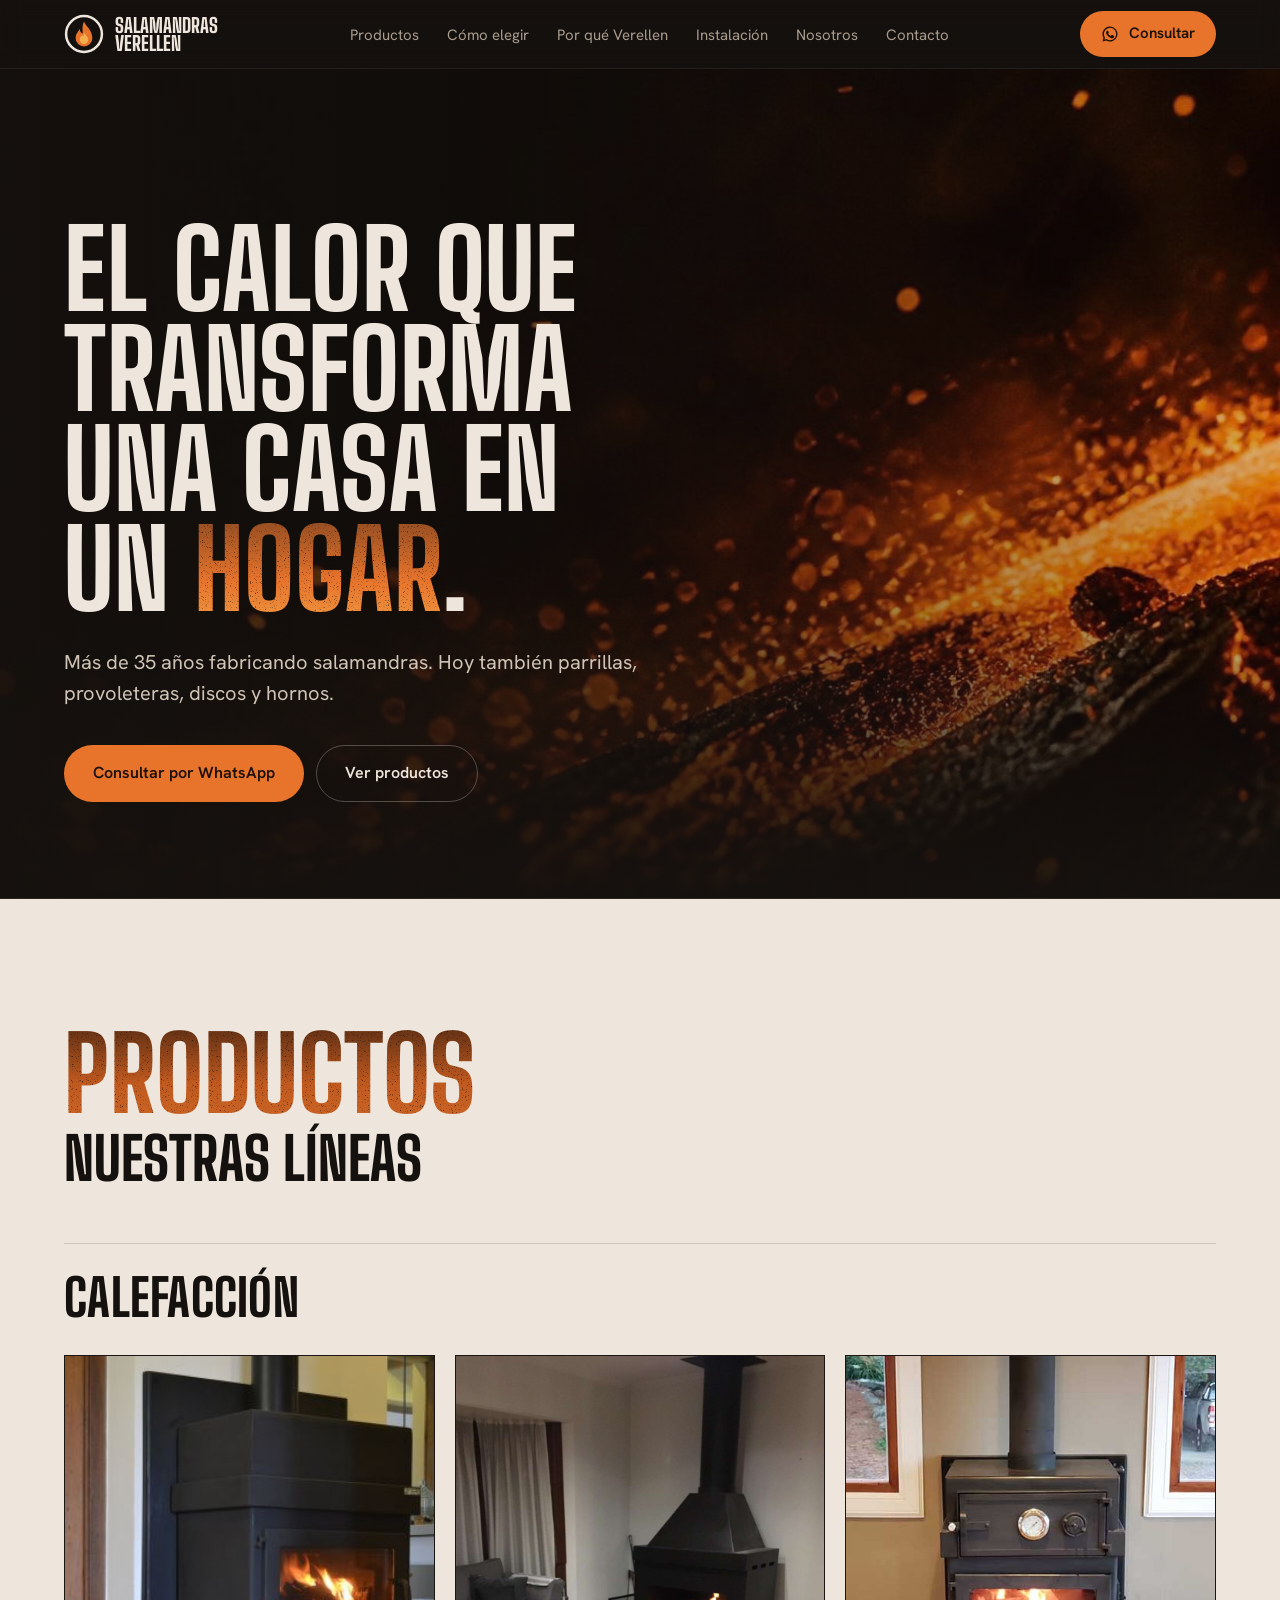
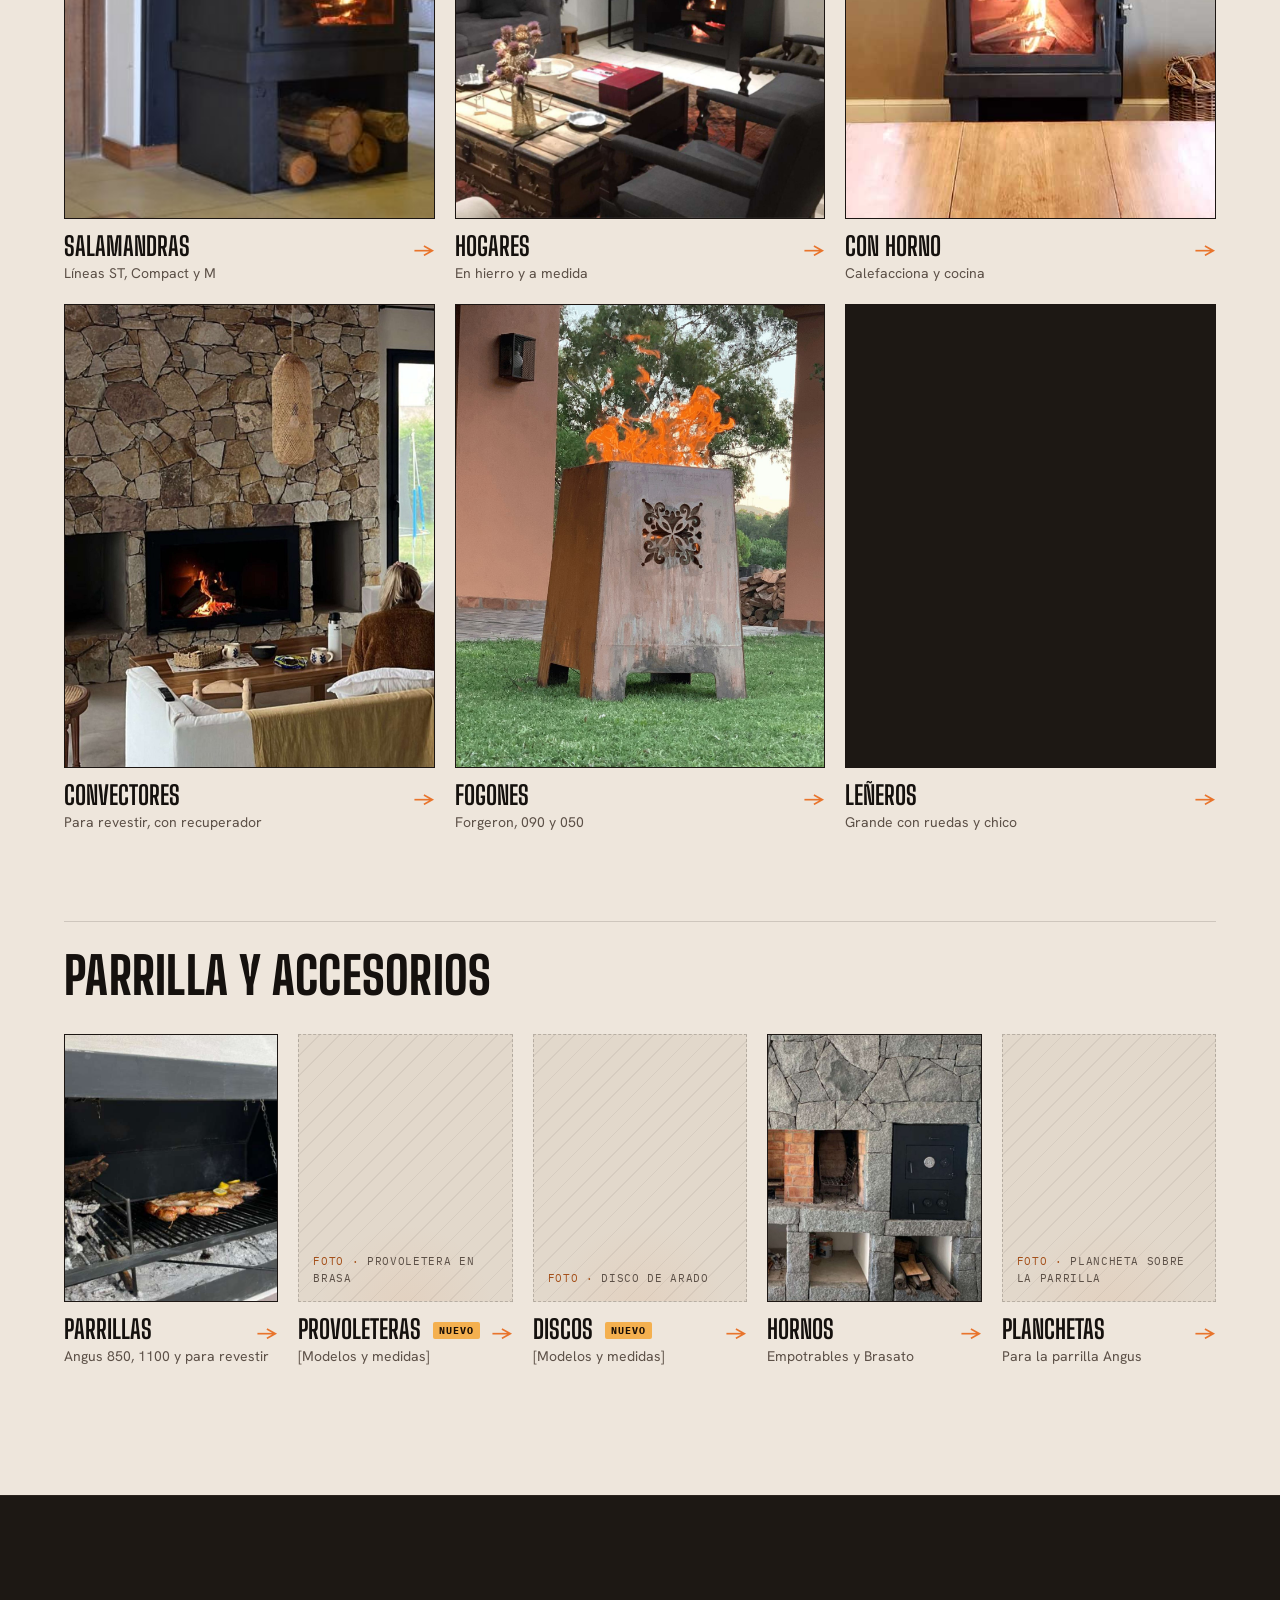
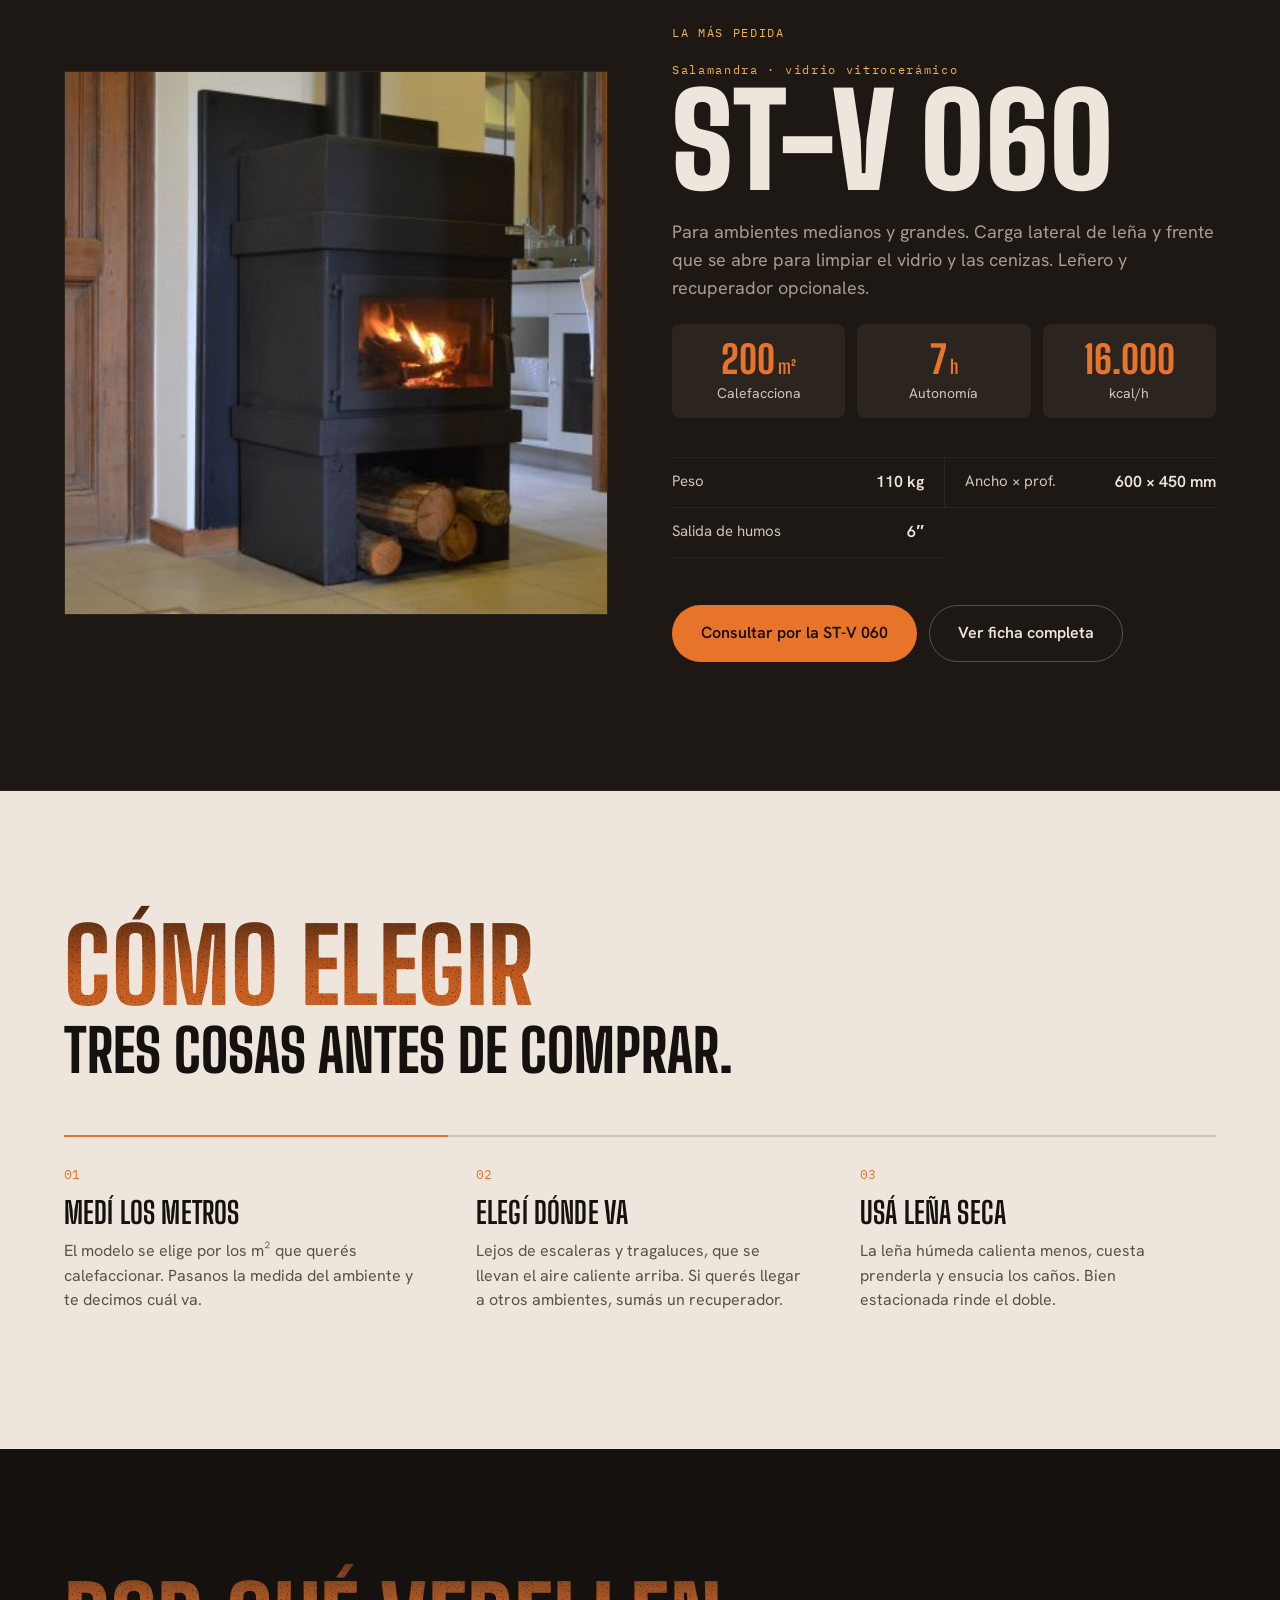
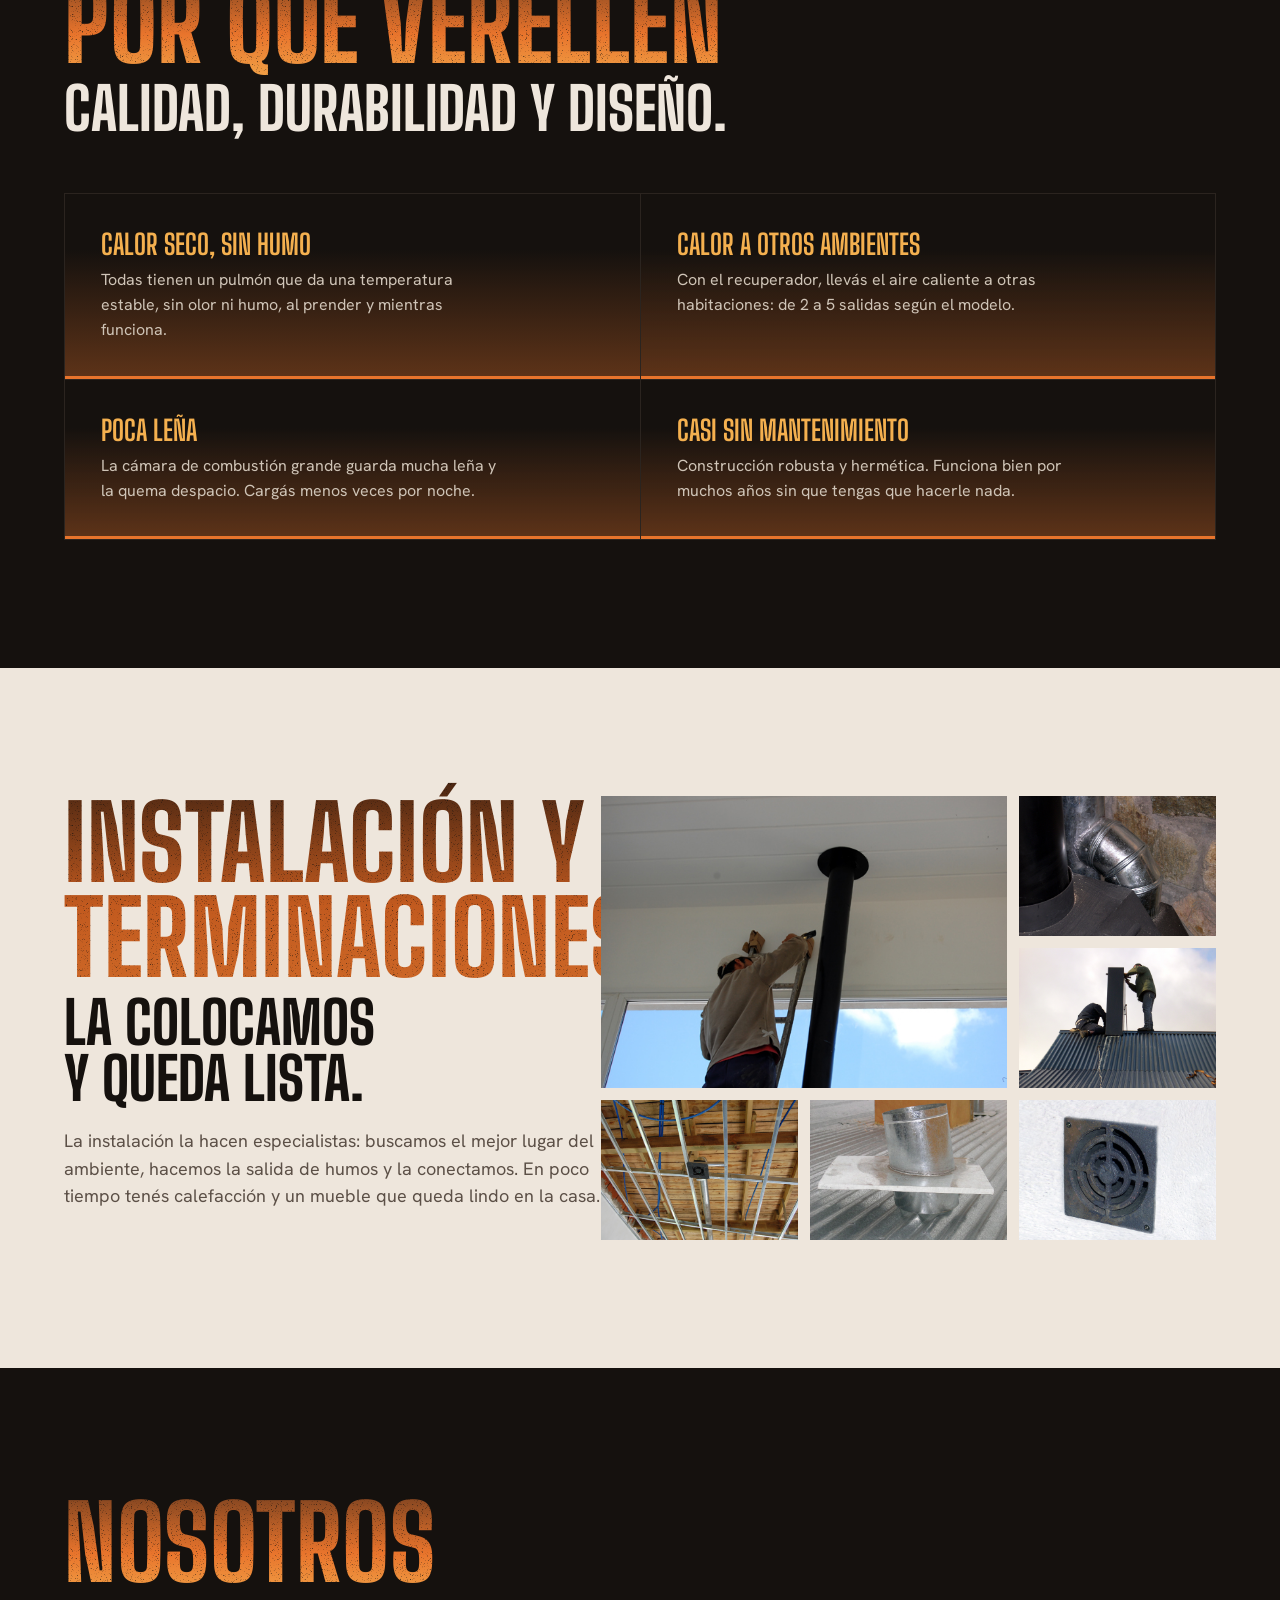
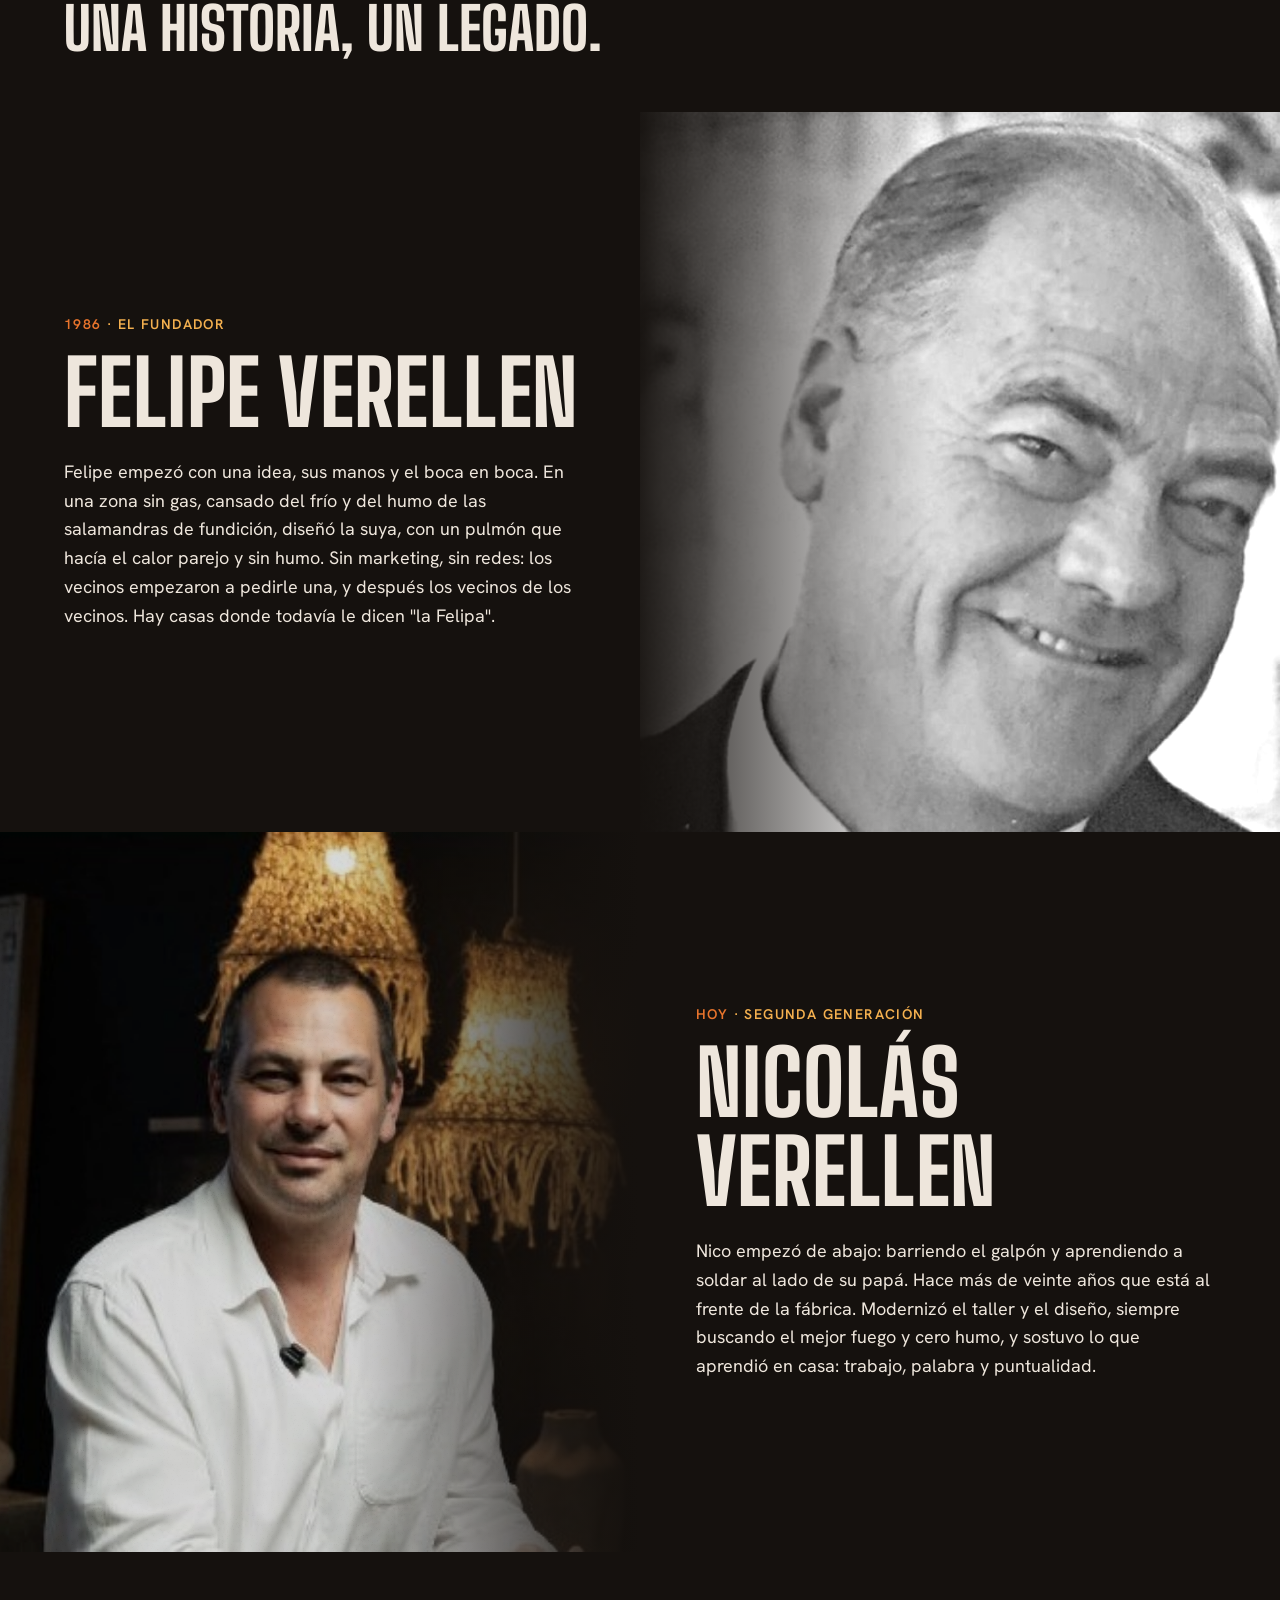
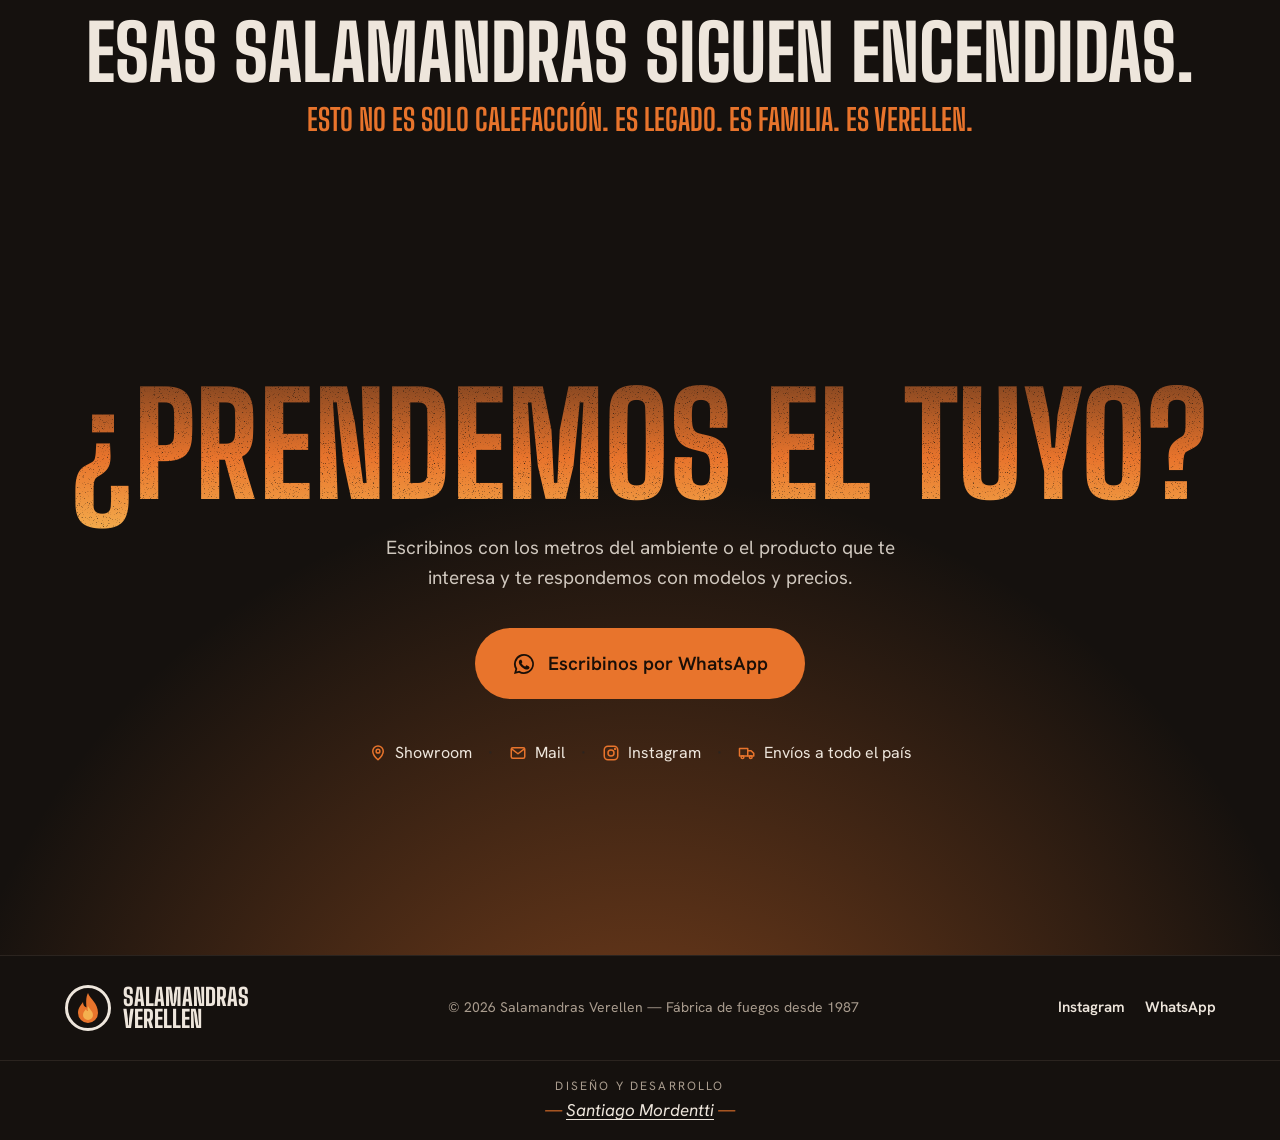
==== index.html @ 0e4b8293 "Nosotros: sin 1953 ni foto de los dos, años en una línea chica y nombres más grandes Co-Authored-By:" ====
<!doctype html>
<html lang="es-AR">
<head>
<meta charset="utf-8">
<meta name="viewport" content="width=device-width, initial-scale=1, viewport-fit=cover">
<link rel="icon" href="/assets/favicon.svg" type="image/svg+xml">
<title>Verellen Fuegos</title>
<meta name="description" content="Salamandras, hogares, parrillas, provoleteras, discos y hornos a leña. Fabricados en Tandil desde 1987.">
<link rel="preconnect" href="https://fonts.googleapis.com">
<link rel="preconnect" href="https://fonts.gstatic.com" crossorigin>
<link rel="stylesheet" href="https://fonts.googleapis.com/css2?family=Big+Shoulders+Display:wght@500;700;800;900&family=Hanken+Grotesk:wght@400;500;600&family=IBM+Plex+Mono:wght@400;500&display=swap">
<link rel="stylesheet" href="assets/styles.css">
<script>document.documentElement.classList.add('js')</script>
</head>
<body>

<header class="nav">
  <div class="wrap">
    <a class="logo" href="/" aria-label="Salamandras Verellen, inicio"><svg class="logo-icono" viewBox="0 0 48 48" aria-hidden="true"><circle cx="24" cy="24" r="21.5" fill="none" stroke="currentColor" stroke-width="3"/><g class="llama"><path d="M24 9c2 6 10 10 10 20a10 10 0 0 1-20 0c0-5 3-8 5-11 0 3 1.5 5 3.5 5.5C22 17 22 13 24 9z" fill="var(--brasa)"/></g><g class="llama-centro"><path d="M24 22c1 3 5 5 5 9a5 5 0 0 1-10 0c0-3 2-4.5 3-6 .3 1.5 1 2 2 2-.5-2-.6-3.5 0-5z" fill="var(--ambar)"/></g></svg><span class="logo-texto"><span>Salamandras</span><span>Verellen</span></span></a>
    <nav aria-label="Principal">
      <ul>
        <li><a href="/#productos">Productos</a></li>
        <li><a href="/#elegir">Cómo elegir</a></li>
        <li><a href="/#por-que">Por qué Verellen</a></li>
        <li><a href="/#instalacion">Instalación</a></li>
        <li><a href="/#nosotros">Nosotros</a></li>
        <li><a href="/#contacto">Contacto</a></li>
      </ul>
    </nav>
    <a class="btn btn-fuego" href="https://wa.me/5492494595007?text=Hola%21%20Quisiera%20m%C3%A1s%20informaci%C3%B3n%20sobre%20sus%20productos." target="_blank" rel="noopener">
      <svg viewBox="0 0 24 24" fill="currentColor" aria-hidden="true"><path d="M12 2a10 10 0 0 0-8.6 15.1L2 22l5-1.3A10 10 0 1 0 12 2Zm0 18.2a8.2 8.2 0 0 1-4.2-1.2l-.3-.2-3 .8.8-2.9-.2-.3A8.2 8.2 0 1 1 12 20.2Zm4.5-6.1c-.2-.1-1.5-.7-1.7-.8-.2-.1-.4-.1-.6.1l-.8 1c-.1.2-.3.2-.5.1a6.7 6.7 0 0 1-3.3-2.9c-.3-.4.2-.4.7-1.3.1-.2 0-.3 0-.4l-.8-1.8c-.2-.5-.4-.4-.6-.4h-.5a1 1 0 0 0-.7.3 3 3 0 0 0-.9 2.2 5.2 5.2 0 0 0 1.1 2.7 11.8 11.8 0 0 0 4.5 4c1.7.7 2.3.8 3.2.6.5-.1 1.5-.6 1.7-1.2.2-.6.2-1.1.2-1.2-.1-.1-.3-.2-.5-.3Z"/></svg>
      <span>Consultar</span>
    </a>
  </div>
</header>

<main id="inicio">
  <section class="hero" style="padding-block:0">
    <video class="hero-video" src="assets/hero-loop.mp4" poster="assets/hero-bg.jpg" autoplay muted loop playsinline aria-hidden="true"></video>
    <script>
    // Poster vertical en celular; sin video si el usuario pidió menos movimiento
    (function(){var v=document.currentScript.previousElementSibling,mq=window.matchMedia;if(!mq)return;
      if(mq('(max-width: 759px)').matches)v.poster='assets/hero-bg-mobile.jpg';
      if(mq('(prefers-reduced-motion: reduce)').matches){v.removeAttribute('autoplay');v.pause();v.removeAttribute('src');v.load();}
    })();
    </script>
    <div class="wrap">
      <h1>El calor que transforma una casa en un <em class="encender">hogar</em>.</h1>
      <p class="lead">Más de 35 años fabricando salamandras. Hoy también parrillas, provoleteras, discos y hornos.</p>
      <div class="ctas">
        <a class="btn btn-fuego" href="https://wa.me/5492494595007?text=Hola%21%20Quisiera%20m%C3%A1s%20informaci%C3%B3n%20sobre%20sus%20productos." target="_blank" rel="noopener">Consultar por WhatsApp</a>
        <a class="btn btn-linea" href="#productos">Ver productos</a>
      </div>
    </div>
  </section>

  <section id="productos" class="seccion-clara">
    <div class="wrap">
      <div class="cabeza rev">
        <div class="titulo">
          <h2 class="encender">Productos</h2>
          <p class="subtitulo">Nuestras líneas</p>
        </div>
      </div>

      <div class="mundos">
        <div class="mundo rev" id="calefaccion">
          <h3>Calefacción</h3>
          <div class="cats seis">
            <a class="cat" href="/productos/salamandras"><div class="media media-alta"><img src="assets/productos/st-v-060/foto-3.jpg" alt="Salamandra ST-V 060 encendida, con leña en la base, en un ambiente con piso de cerámica" style="object-position:38% 50%" loading="lazy" decoding="async"></div><div class="cat-txt"><b>Salamandras <i>→</i></b><span>Líneas ST, Compact y M</span></div></a>
            <a class="cat" href="/productos/hogares"><div class="media media-alta"><img src="assets/productos/hogar-085/foto-7.jpg" alt="Hogar de hierro encendido en un living, frente a los sillones" style="object-position:66% 50%" loading="lazy" decoding="async"></div><div class="cat-txt"><b>Hogares <i>→</i></b><span>En hierro y a medida</span></div></a>
            <a class="cat" href="/productos/con-horno"><div class="media media-alta"><img src="assets/productos/st-v-060-con-horno/foto-1.jpg" alt="Salamandra con horno encendida, frente a una ventana con vista al jardín" style="object-position:50% 40%" loading="lazy" decoding="async"></div><div class="cat-txt"><b>Con horno <i>→</i></b><span>Calefacciona y cocina</span></div></a>
            <a class="cat" href="/productos/convectores/convectores"><div class="media media-alta"><img src="assets/productos/convectores/foto-8.jpg" alt="Convector revestido en piedra, encendido, en un living con ventanales" style="object-position:42% 50%" loading="lazy" decoding="async"></div><div class="cat-txt"><b>Convectores <i>→</i></b><span>Para revestir, con recuperador</span></div></a>
            <a class="cat" href="/productos/fogones"><div class="media media-alta"><img src="assets/productos/fogon-forgeron/foto-1.jpg" alt="Fogón Forgeron de hierro oxidado con fuego, sobre el pasto del jardín" style="object-position:36% 60%" loading="lazy" decoding="async"></div><div class="cat-txt"><b>Fogones <i>→</i></b><span>Forgeron, 090 y 050</span></div></a>
            <a class="cat" href="/productos/leneros"><div class="media media-alta"><img src="assets/productos/lenero-chico/foto-1.jpg" alt="Leñero chico de hierro con troncos, al lado de una estufa encendida" style="object-position:24% 60%" loading="lazy" decoding="async"></div><div class="cat-txt"><b>Leñeros <i>→</i></b><span>Grande con ruedas y chico</span></div></a>
          </div>
        </div>

        <div class="mundo rev" id="parrilla">
          <h3>Parrilla y accesorios</h3>
          <div class="cats">
            <a class="cat" href="/productos/parrillas"><div class="media media-alta"><img src="assets/productos/parrilla-para-revestir/foto-5.jpg" alt="Parrilla para revestir con carne sobre las brasas, empotrada en la pared" style="object-position:45% 60%" loading="lazy" decoding="async"></div><div class="cat-txt"><b>Parrillas <i>→</i></b><span>Angus 850, 1100 y para revestir</span></div></a>
            <a class="cat" href="/productos/provoleteras"><div class="foto"><small>Provoletera en brasa</small></div><div class="cat-txt"><b><span>Provoleteras <span class="nuevo">NUEVO</span></span> <i>→</i></b><span>[Modelos y medidas]</span></div></a>
            <a class="cat" href="/productos/discos"><div class="foto"><small>Disco de arado</small></div><div class="cat-txt"><b><span>Discos <span class="nuevo">NUEVO</span></span> <i>→</i></b><span>[Modelos y medidas]</span></div></a>
            <a class="cat" href="/productos/hornos"><div class="media media-alta"><img src="assets/productos/horno-empotrable-puerta-ciega/foto-5.jpg" alt="Horno empotrable de puerta ciega en una pared de piedra, junto a un hogar de ladrillo" style="object-position:82% 50%" loading="lazy" decoding="async"></div><div class="cat-txt"><b>Hornos <i>→</i></b><span>Empotrables y Brasato</span></div></a>
            <a class="cat" href="/productos/planchetas"><div class="foto"><small>Plancheta sobre la parrilla</small></div><div class="cat-txt"><b>Planchetas <i>→</i></b><span>Para la parrilla Angus</span></div></a>
          </div>
        </div>
      </div>
    </div>
  </section>

  <section class="ficha-sec" aria-labelledby="destacada">
    <div class="wrap ficha">
      <a class="media rev" href="/productos/salamandras/st-v-060" aria-label="Ver la ficha de la ST-V 060"><img src="assets/productos/st-v-060/foto-3.jpg" alt="Salamandra ST-V 060 encendida, con el leñero lleno de troncos en la base" style="object-position:38% 50%" loading="lazy" decoding="async"></a>
      <div class="ficha-info rev">
        <p class="eyebrow" id="destacada">La más pedida</p>
        <p class="modelo"><small>Salamandra · vidrio vitrocerámico</small>ST-V 060</p>
        <p class="lead">Para ambientes medianos y grandes. Carga lateral de leña y frente que se abre para limpiar el vidrio y las cenizas. Leñero y recuperador opcionales.</p>
        <dl class="destacados">
          <div><dt>Calefacciona</dt><dd>200<small>m²</small></dd></div>
          <div><dt>Autonomía</dt><dd>7<small>h</small></dd></div>
          <div><dt>kcal/h</dt><dd>16.000</dd></div>
        </dl>
        <dl class="specs">
          <div><dt>Peso</dt><dd>110 kg</dd></div>
          <div><dt>Ancho × prof.</dt><dd>600 × 450 mm</dd></div>
          <div><dt>Salida de humos</dt><dd>6″</dd></div>
        </dl>
        <div class="ctas">
          <a class="btn btn-fuego" href="https://wa.me/5492494595007?text=Hola%21%20Quisiera%20consultar%20por%20la%20salamandra%20ST-V%20060." target="_blank" rel="noopener">Consultar por la ST-V 060</a>
          <a class="btn btn-linea" href="/productos/salamandras/st-v-060">Ver ficha completa</a>
        </div>
      </div>
    </div>
  </section>

  <section id="elegir" class="seccion-clara">
    <div class="wrap">
      <div class="cabeza rev">
        <div class="titulo">
          <h2 class="encender">Cómo elegir</h2>
          <p class="subtitulo">Tres cosas antes de comprar.</p>
        </div>
      </div>
      <div class="pasos rev">
        <div class="paso"><h3>Medí los metros</h3><p>El modelo se elige por los m² que querés calefaccionar. Pasanos la medida del ambiente y te decimos cuál va.</p></div>
        <div class="paso"><h3>Elegí dónde va</h3><p>Lejos de escaleras y tragaluces, que se llevan el aire caliente arriba. Si querés llegar a otros ambientes, sumás un recuperador.</p></div>
        <div class="paso"><h3>Usá leña seca</h3><p>La leña húmeda calienta menos, cuesta prenderla y ensucia los caños. Bien estacionada rinde el doble.</p></div>
      </div>
    </div>
  </section>

  <section id="por-que">
    <div class="wrap">
      <div class="cabeza rev">
        <div class="titulo">
          <h2 class="encender">Por qué Verellen</h2>
          <p class="subtitulo">Calidad, durabilidad y diseño.</p>
        </div>
      </div>
      <div class="porque rev">
        <div><b>Calor seco, sin humo</b><p>Todas tienen un pulmón que da una temperatura estable, sin olor ni humo, al prender y mientras funciona.</p></div>
        <div><b>Calor a otros ambientes</b><p>Con el recuperador, llevás el aire caliente a otras habitaciones: de 2 a 5 salidas según el modelo.</p></div>
        <div><b>Poca leña</b><p>La cámara de combustión grande guarda mucha leña y la quema despacio. Cargás menos veces por noche.</p></div>
        <div><b>Casi sin mantenimiento</b><p>Construcción robusta y hermética. Funciona bien por muchos años sin que tengas que hacerle nada.</p></div>
      </div>
    </div>
  </section>

  <section id="instalacion" class="seccion-clara">
    <div class="wrap insta">
      <div class="insta-txt rev">
        <div class="titulo">
          <h2 class="encender">Instalación y terminaciones</h2>
          <p class="subtitulo">La colocamos y queda lista.</p>
        </div>
        <p class="lead">La instalación la hacen especialistas: buscamos el mejor lugar del ambiente, hacemos la salida de humos y la conectamos. En poco tiempo tenés calefacción y un mueble que queda lindo en la casa.</p>
      </div>
      <div class="galeria rev">
        <div class="galeria-foto"><img src="assets/terminaciones/terminacion_3.jpg" alt="Instalador sobre una escalera colocando el caño negro de salida de humos hasta el techo de un ambiente" loading="lazy" decoding="async"></div>
        <div class="galeria-foto"><img src="assets/terminaciones/terminacion_2.jpg" alt="Conexión del caño de salida de humos y del recuperador sobre una salamandra, frente a una pared de piedra" loading="lazy" decoding="async"></div>
        <div class="galeria-foto"><img src="assets/terminaciones/terminacion_4.jpg" alt="Dos instaladores colocando la chimenea sobre un techo de chapa" loading="lazy" decoding="async"></div>
        <div class="galeria-foto"><img src="assets/terminaciones/terminacion_1.jpg" alt="Cielorraso en obra con la estructura metálica y la boca del recuperador de calor antes de cerrar" loading="lazy" decoding="async"></div>
        <div class="galeria-foto"><img src="assets/terminaciones/terminacion_5.jpg" alt="Salida de chimenea galvanizada con su placa de base sobre un techo de chapa" loading="lazy" decoding="async"></div>
        <div class="galeria-foto"><img src="assets/terminaciones/terminacion.jpg" alt="Rejilla de salida de aire caliente del recuperador, colocada en una pared blanca" loading="lazy" decoding="async"></div>
      </div>
    </div>
  </section>

  <section id="nosotros">
    <div class="wrap">
      <div class="cabeza rev">
        <div class="titulo">
          <h2 class="encender">Nosotros</h2>
          <p class="subtitulo">Una historia, un legado.</p>
        </div>
      </div>
    </div>

    <article class="panel panel-felipe">
      <div class="panel-foto"><img src="assets/nosotros/felipe.jpg" alt="Felipe Verellen, fundador de Salamandras Verellen" loading="lazy" decoding="async"></div>
      <div class="wrap">
        <div class="panel-txt">
          <p class="panel-etiqueta"><span>1986</span> · El fundador</p>
          <h3 class="panel-nombre">Felipe Verellen</h3>
          <p class="panel-texto">Felipe empezó con una idea, sus manos y el boca en boca. En una zona sin gas, cansado del frío y del humo de las salamandras de fundición, diseñó la suya, con un pulmón que hacía el calor parejo y sin humo. Sin marketing, sin redes: los vecinos empezaron a pedirle una, y después los vecinos de los vecinos. Hay casas donde todavía le dicen "la Felipa".</p>
        </div>
      </div>
    </article>

    <!-- Reemplazar nico.jpg por foto en el taller, mínimo 1600px, y ahí ocupar el panel completo como el de Felipe -->
    <article class="panel panel-nico">
      <div class="panel-foto"><img src="assets/nosotros/nico.jpg" alt="Nicolás Verellen, al frente de la fábrica" loading="lazy" decoding="async"><span class="panel-grano" aria-hidden="true"></span></div>
      <div class="wrap">
        <div class="panel-txt">
          <p class="panel-etiqueta"><span>Hoy</span> · Segunda generación</p>
          <h3 class="panel-nombre">Nicolás Verellen</h3>
          <p class="panel-texto">Nico empezó de abajo: barriendo el galpón y aprendiendo a soldar al lado de su papá. Hace más de veinte años que está al frente de la fábrica. Modernizó el taller y el diseño, siempre buscando el mejor fuego y cero humo, y sostuvo lo que aprendió en casa: trabajo, palabra y puntualidad.</p>
        </div>
      </div>
    </article>

    <div class="wrap">
      <div class="historia-cierre rev">
        <p class="cierre-grande">Esas salamandras siguen encendidas.</p>
        <p class="cierre-chico">Esto no es solo calefacción. Es legado. Es familia. Es Verellen.</p>
      </div>
    </div>
  </section>

  <section id="contacto" class="contacto">
    <div class="chispas" aria-hidden="true"><span style="--x:18%;--d:7s;--r:-1.5s;--dx:14px"></span><span style="--x:31%;--d:9s;--r:-6s;--dx:-10px"></span><span style="--x:44%;--d:6.5s;--r:-3s;--dx:8px"></span><span style="--x:52%;--d:8s;--r:-0.5s;--dx:-16px"></span><span style="--x:61%;--d:7.5s;--r:-5s;--dx:12px"></span><span style="--x:70%;--d:9.5s;--r:-2s;--dx:-8px"></span><span style="--x:83%;--d:6.8s;--r:-4s;--dx:10px"></span><span style="--x:39%;--d:8.6s;--r:-7s;--dx:-12px"></span></div>
    <div class="wrap cierre rev">
      <div class="titulo">
        <h2 class="encender">¿Prendemos el tuyo?</h2>
      </div>
      <p class="cierre-bajada">Escribinos con los metros del ambiente o el producto que te interesa y te respondemos con modelos y precios.</p>
      <a class="btn btn-fuego btn-grande" href="https://wa.me/5492494595007?text=Hola%21%20Quisiera%20m%C3%A1s%20informaci%C3%B3n%20sobre%20sus%20productos." target="_blank" rel="noopener">
        <svg viewBox="0 0 24 24" fill="currentColor" aria-hidden="true"><path d="M12 2a10 10 0 0 0-8.6 15.1L2 22l5-1.3A10 10 0 1 0 12 2Zm0 18.2a8.2 8.2 0 0 1-4.2-1.2l-.3-.2-3 .8.8-2.9-.2-.3A8.2 8.2 0 1 1 12 20.2Zm4.5-6.1c-.2-.1-1.5-.7-1.7-.8-.2-.1-.4-.1-.6.1l-.8 1c-.1.2-.3.2-.5.1a6.7 6.7 0 0 1-3.3-2.9c-.3-.4.2-.4.7-1.3.1-.2 0-.3 0-.4l-.8-1.8c-.2-.5-.4-.4-.6-.4h-.5a1 1 0 0 0-.7.3 3 3 0 0 0-.9 2.2 5.2 5.2 0 0 0 1.1 2.7 11.8 11.8 0 0 0 4.5 4c1.7.7 2.3.8 3.2.6.5-.1 1.5-.6 1.7-1.2.2-.6.2-1.1.2-1.2-.1-.1-.3-.2-.5-.3Z"/></svg>
        Escribinos por WhatsApp
      </a>
      <ul class="canales-fila">
        <li><a href="https://maps.google.com/?q=Salamandras+Verellen+Tandil" target="_blank" rel="noopener"><svg viewBox="0 0 24 24" fill="none" stroke="currentColor" stroke-width="2" stroke-linecap="round" stroke-linejoin="round" aria-hidden="true"><path d="M12 21s-7-6.2-7-11.5a7 7 0 0 1 14 0C19 14.8 12 21 12 21Z"/><circle cx="12" cy="9.5" r="2.5"/></svg>Showroom</a></li>
        <li><a href="mailto:ventas@salamandrasverellen.com.ar" data-copiar="ventas@salamandrasverellen.com.ar" title="ventas@salamandrasverellen.com.ar" aria-label="Mail: ventas@salamandrasverellen.com.ar (se copia al tocarlo)"><svg viewBox="0 0 24 24" fill="none" stroke="currentColor" stroke-width="2" stroke-linecap="round" stroke-linejoin="round" aria-hidden="true"><rect x="3" y="5" width="18" height="14" rx="2"/><path d="m3.5 6.5 8.5 6.5 8.5-6.5"/></svg>Mail</a></li>
        <li><a href="https://www.instagram.com/salamandrasverellen/" target="_blank" rel="noopener"><svg viewBox="0 0 24 24" fill="none" stroke="currentColor" stroke-width="2" stroke-linecap="round" stroke-linejoin="round" aria-hidden="true"><rect x="3" y="3" width="18" height="18" rx="5"/><circle cx="12" cy="12" r="4"/><circle cx="17.5" cy="6.5" r=".6" fill="currentColor"/></svg>Instagram</a></li>
        <li><span><svg viewBox="0 0 24 24" fill="none" stroke="currentColor" stroke-width="2" stroke-linecap="round" stroke-linejoin="round" aria-hidden="true"><path d="M2 6h11v10H2z"/><path d="M13 9h4.5l3.5 3.5V16h-8"/><circle cx="6" cy="17.5" r="1.8"/><circle cx="17" cy="17.5" r="1.8"/></svg>Envíos a todo el país</span></li>
      </ul>
      <!-- Pendiente: confirmar horarios y formas de pago
      <p class="cierre-pendientes"><span>Horarios: <span class="pendiente">[completar]</span></span> · <span>Formas de pago: <span class="pendiente">[completar]</span></span></p>
      -->
    </div>
    <p class="aviso" role="status" aria-live="polite"></p>
  </section>
</main>

<footer>
  <div class="wrap pie-fila">
    <a class="logo" href="/" aria-label="Salamandras Verellen, inicio"><svg class="logo-icono" viewBox="0 0 48 48" aria-hidden="true"><circle cx="24" cy="24" r="21.5" fill="none" stroke="currentColor" stroke-width="3"/><g class="llama"><path d="M24 9c2 6 10 10 10 20a10 10 0 0 1-20 0c0-5 3-8 5-11 0 3 1.5 5 3.5 5.5C22 17 22 13 24 9z" fill="var(--brasa)"/></g><g class="llama-centro"><path d="M24 22c1 3 5 5 5 9a5 5 0 0 1-10 0c0-3 2-4.5 3-6 .3 1.5 1 2 2 2-.5-2-.6-3.5 0-5z" fill="var(--ambar)"/></g></svg><span class="logo-texto"><span>Salamandras</span><span>Verellen</span></span></a>
    <p class="pie-copy">© 2026 Salamandras Verellen — Fábrica de fuegos desde 1987</p>
    <div class="pie-links">
      <a href="https://www.instagram.com/salamandrasverellen/" target="_blank" rel="noopener">Instagram</a>
      <a href="https://wa.me/5492494595007?text=Hola%21%20Quisiera%20m%C3%A1s%20informaci%C3%B3n%20sobre%20sus%20productos." target="_blank" rel="noopener">WhatsApp</a>
    </div>
  </div>
  <div class="pie-credito">
    <div class="wrap">
      <p class="pie-credito-label">Diseño y desarrollo</p>
      <p class="pie-credito-nombre"><a href="https://portfolio-weld-nine-48.vercel.app/" target="_blank" rel="noopener noreferrer" aria-label="Ver el portfolio de Santiago Mordentti (abre en una pestaña nueva)"><span class="raya" aria-hidden="true">—</span> <span class="nombre">Santiago Mordentti</span> <span class="raya" aria-hidden="true">—</span></a></p>
    </div>
  </div>
</footer>

<a class="wa-flot" href="https://wa.me/5492494595007?text=Hola%21%20Quisiera%20m%C3%A1s%20informaci%C3%B3n%20sobre%20sus%20productos." target="_blank" rel="noopener" aria-label="Escribir por WhatsApp">
  <svg viewBox="0 0 24 24" fill="currentColor" aria-hidden="true"><path d="M12 2a10 10 0 0 0-8.6 15.1L2 22l5-1.3A10 10 0 1 0 12 2Zm0 18.2a8.2 8.2 0 0 1-4.2-1.2l-.3-.2-3 .8.8-2.9-.2-.3A8.2 8.2 0 1 1 12 20.2Zm4.5-6.1c-.2-.1-1.5-.7-1.7-.8-.2-.1-.4-.1-.6.1l-.8 1c-.1.2-.3.2-.5.1a6.7 6.7 0 0 1-3.3-2.9c-.3-.4.2-.4.7-1.3.1-.2 0-.3 0-.4l-.8-1.8c-.2-.5-.4-.4-.6-.4h-.5a1 1 0 0 0-.7.3 3 3 0 0 0-.9 2.2 5.2 5.2 0 0 0 1.1 2.7 11.8 11.8 0 0 0 4.5 4c1.7.7 2.3.8 3.2.6.5-.1 1.5-.6 1.7-1.2.2-.6.2-1.1.2-1.2-.1-.1-.3-.2-.5-.3Z"/></svg>
</a>

<script>
(function(){
  var hayIO='IntersectionObserver' in window;

  // Entrada suave de secciones
  var els=document.querySelectorAll('.rev');
  if(hayIO){
    var io=new IntersectionObserver(function(es){es.forEach(function(e){if(e.isIntersecting){e.target.classList.add('vis');io.unobserve(e.target);}})},{rootMargin:'0px 0px -8% 0px'});
    els.forEach(function(el){io.observe(el)});
    // Lo que ya está en pantalla se muestra enseguida
    setTimeout(function(){els.forEach(function(el){if(el.getBoundingClientRect().top<innerHeight)el.classList.add('vis')})},50);
  } else { els.forEach(function(el){el.classList.add('vis')}); }

  // Títulos Brasa: se encienden una sola vez al entrar en pantalla
  var titulos=document.querySelectorAll('.encender');
  if(hayIO){
    var ioT=new IntersectionObserver(function(es){es.forEach(function(e){if(e.isIntersecting){e.target.classList.add('encendido');ioT.unobserve(e.target);}})},{threshold:.4});
    titulos.forEach(function(t){ioT.observe(t)});
  } else { titulos.forEach(function(t){t.classList.add('encendido')}); }

  // Nav: marca la sección que ocupa el centro de la pantalla (en el hero no hay ninguna)
  var links={};
  document.querySelectorAll('.nav ul a[href^="/#"]').forEach(function(a){ links[a.getAttribute('href').slice(2)]=a; });
  var enCentro=null;
  function marcar(id){
    Object.keys(links).forEach(function(k){
      if(k===id) links[k].setAttribute('aria-current','true'); else links[k].removeAttribute('aria-current');
    });
  }
  if(hayIO){
    var ioNav=new IntersectionObserver(function(es){
      es.forEach(function(e){
        if(e.isIntersecting) enCentro=e.target.id;
        else if(enCentro===e.target.id) enCentro=null;
      });
      marcar(enCentro);
    },{rootMargin:'-50% 0px -50% 0px'});
    Object.keys(links).forEach(function(id){ var s=document.getElementById(id); if(s) ioNav.observe(s); });
  }

  // Nosotros: la foto de cada panel hace un zoom suave al entrar en pantalla, una sola vez
  var paneles=document.querySelectorAll('.panel');
  if(hayIO){
    var ioP=new IntersectionObserver(function(es){es.forEach(function(e){if(e.isIntersecting){e.target.classList.add('visto');ioP.unobserve(e.target);}})},{threshold:.25});
    paneles.forEach(function(p){ioP.observe(p)});
  } else { paneles.forEach(function(p){p.classList.add('visto')}); }

  // Mail de Contacto: lo copia y avisa; sin permiso de portapapeles sigue el link mailto
  var aviso=document.querySelector('.aviso'), espera;
  document.querySelectorAll('[data-copiar]').forEach(function(a){
    a.addEventListener('click',function(e){
      if(!navigator.clipboard||!window.isSecureContext) return;
      e.preventDefault();
      var mail=a.getAttribute('data-copiar');
      navigator.clipboard.writeText(mail).then(function(){
        aviso.textContent='Mail copiado';
        aviso.classList.add('visible');
        clearTimeout(espera); espera=setTimeout(function(){aviso.classList.remove('visible')},2000);
      },function(){ location.href='mailto:'+mail; });
    });
  });
})();
</script>
</body>
</html>
---- assets/styles.css ----
/* Estilos comunes de Verellen: home (index.html), categoria.html y producto.html.
   Layout: una sola columna editorial; el hero es fuego vivo, el resto se apaga hacia la brasa. Dos mundos: calefaccionar / cocinar. */
:root{
  --carbon:#15110E;      /* fondo base */
  --hollin:#1D1814;      /* superficies */
  --hierro:#2B241F;      /* bordes y placeholders */
  --ceniza:#EEE6DC;      /* texto */
  --humo:#A99C8E;        /* texto secundario */
  --brasa:#E8742C;       /* acción */
  --ambar:#F4B04F;       /* brillo */
  --brasa-1:#6B3A1E;     /* títulos Brasa: carbonizado (arriba) */
  --brasa-2:var(--brasa);/* títulos Brasa: brasa (55%) */
  --brasa-3:var(--ambar);/* títulos Brasa: ámbar (abajo) */
  --brasa-apagada:#7A4322; /* títulos Brasa antes de encenderse */
  --display:"Big Shoulders Display", "Arial Narrow", Impact, sans-serif;
  --body:"Hanken Grotesk", "Helvetica Neue", Arial, sans-serif;
  --mono:"IBM Plex Mono", ui-monospace, Menlo, monospace;
  --gutter:clamp(16px,5vw,64px);
  --max:1440px;
  color-scheme:dark;
}
*{box-sizing:border-box}
html{scroll-behavior:smooth}
@media (prefers-reduced-motion:reduce){html{scroll-behavior:auto}}
body{margin:0;background:var(--carbon);color:var(--ceniza);font-family:var(--body);font-size:17px;line-height:1.55;-webkit-font-smoothing:antialiased;overflow-x:hidden}
a{color:inherit}
img{max-width:100%}
.wrap{max-width:var(--max);margin-inline:auto;padding-inline:var(--gutter)}
.eyebrow{font-family:var(--mono);font-size:12px;letter-spacing:.14em;text-transform:uppercase;color:var(--ambar)}
h1,h2,h3{font-family:var(--display);font-weight:800;line-height:.92;letter-spacing:.005em;text-transform:uppercase;margin:0;text-wrap:balance}
h2{font-size:clamp(44px,7vw,88px)}
h3{font-size:30px;font-weight:700;line-height:1}
p{margin:0}
.lead{color:var(--humo);max-width:56ch;font-size:18px}
[hidden]{display:none!important}
:focus-visible{outline:2px solid var(--ambar);outline-offset:3px;border-radius:2px}

/* Botones */
.btn{display:inline-flex;align-items:center;gap:10px;font-family:var(--body);font-weight:600;font-size:16px;text-decoration:none;padding:15px 28px;min-height:48px;border-radius:999px;border:1px solid transparent;transition:background .2s ease-out,color .2s ease-out,border-color .2s ease-out,transform .2s ease-out}
.btn-fuego{background:var(--brasa);color:#1A0F07}
.btn-fuego:hover{background:var(--ambar)}
.btn-linea{border-color:rgba(238,230,220,.28);color:var(--ceniza)}
.btn-linea:hover{border-color:var(--ceniza)}
.btn svg{width:18px;height:18px;flex:none}
.btn-corto{display:none}
@media (max-width:480px){.btn-largo{display:none}.btn-corto{display:inline}}

/* Nav */
.nav{position:sticky;top:env(safe-area-inset-top,0px);z-index:20;background:rgba(21,17,14,.82);backdrop-filter:blur(10px);-webkit-backdrop-filter:blur(10px);border-bottom:1px solid rgba(238,230,220,.07)}
.nav .wrap{display:flex;align-items:center;justify-content:space-between;gap:24px;min-height:68px}
/* Logo: símbolo (círculo con llama) + "Salamandras / Verellen". El círculo toma el color del texto (currentColor) */
.logo{display:flex;align-items:center;gap:11px;text-decoration:none;color:var(--ceniza);flex:none;white-space:nowrap}
.logo-icono{display:block;width:40px;height:40px;flex:none}
.logo-texto{display:flex;flex-direction:column;text-align:left;font-family:var(--display);font-weight:800;font-size:20px;line-height:.9;text-transform:uppercase}
footer .logo-icono{width:48px;height:48px}
footer .logo-texto{font-size:24px}
@media (max-width:419px){.nav .logo-icono{width:34px;height:34px}.nav .logo-texto{font-size:17px}}
/* La llama crece desde su base (fill-box: el origen se mide sobre la llama, no sobre todo el SVG) */
@keyframes llama{0%,100%{transform:scaleY(1) scaleX(1) skewX(0)}25%{transform:scaleY(1.07) scaleX(.96) skewX(-2deg)}50%{transform:scaleY(.95) scaleX(1.03) skewX(1.5deg)}75%{transform:scaleY(1.04) scaleX(.98) skewX(-1deg)}}
@keyframes llama-centro{0%,100%{opacity:1;transform:scaleY(1)}50%{opacity:.75;transform:scaleY(.9)}}
.logo-icono .llama,.logo-icono .llama-centro{transform-box:fill-box;transform-origin:50% 92%}
.logo-icono .llama{animation:llama 1.6s ease-in-out infinite}
.logo-icono .llama-centro{animation:llama-centro 1.1s ease-in-out infinite}
@media (prefers-reduced-motion:reduce){.logo-icono .llama,.logo-icono .llama-centro{animation:none}}
.nav ul{display:flex;gap:28px;list-style:none;margin:0;padding:0}
.nav ul a{position:relative;text-decoration:none;font-size:15px;color:var(--humo);transition:color .2s;white-space:nowrap}
/* Subrayado naranja que crece de izquierda a derecha: al pasar el mouse, con foco de teclado y en la sección actual */
.nav ul a::after{content:"";position:absolute;left:0;top:calc(100% + 6px);width:0;height:2px;background:var(--brasa);transition:width .25s ease-out}
.nav ul a:hover,.nav ul a:focus-visible,.nav ul a[aria-current]{color:var(--ceniza)}
.nav ul a:hover::after,.nav ul a:focus-visible::after,.nav ul a[aria-current]::after{width:100%}
.nav .btn{padding:10px 20px;min-height:42px;font-size:15px}
@media (max-width:1100px){.nav ul{gap:18px}}
@media (max-width:900px){.nav ul{display:none}}
@media (max-width:420px){.nav .btn span{display:none}}

/* Hero */
.hero{position:relative;overflow:hidden;isolation:isolate;border-bottom:1px solid var(--hierro);background:var(--carbon) url(hero-bg.jpg) 70% 80%/cover no-repeat}
@media (max-width:759px){.hero{background-image:url(hero-bg-mobile.jpg)}}
.hero-video{position:absolute;inset:0;width:100%;height:100%;object-fit:cover;object-position:70% 80%;z-index:-1}
@media (prefers-reduced-motion:reduce){.hero-video{display:none}}
.hero::after{content:"";position:absolute;inset:0;z-index:-1;background:linear-gradient(90deg,rgba(21,17,14,.92) 0%,rgba(21,17,14,.55) 50%,rgba(21,17,14,.15) 100%),linear-gradient(0deg,var(--carbon) 0%,transparent 35%)}
.hero .wrap{padding-block:clamp(72px,12vw,150px) clamp(56px,8vw,96px);display:grid;gap:28px}
.hero h1{font-size:clamp(50px,8.5vw,124px);max-width:12ch}
.hero h1 em{font-style:normal;color:var(--brasa)}
.hero .lead{color:#CFC4B7;font-size:clamp(17px,1.6vw,20px)}
.ctas{display:flex;flex-wrap:wrap;gap:12px;margin-top:8px}

/* Secciones */
section{padding-block:clamp(72px,10vw,128px)}
.titulo{display:grid;gap:10px}
.titulo h2{font-size:clamp(56px,8vw,104px);color:var(--brasa)}
.subtitulo{font-family:var(--display);font-weight:800;font-size:clamp(32px,4.6vw,60px);line-height:.95;text-transform:uppercase;color:var(--ceniza);text-wrap:balance}
#por-que,.mundo[id]{scroll-margin-top:clamp(72px,8vw,110px)}

/* Títulos Brasa: degradado de carbonizado a ámbar recortado al texto, con motitas chamuscadas encima.
   Sin soporte de background-clip:text quedan en naranja sólido (el color de arriba). */
@supports ((-webkit-background-clip:text) or (background-clip:text)){
  .titulo h2,.titulo h1,.hero h1 em{color:transparent;-webkit-text-fill-color:transparent;
    background-image:url(textura-quemado.svg),linear-gradient(180deg,var(--brasa-1) 0%,var(--brasa-2) 55%,var(--brasa-3) 100%);
    background-size:300px 300px,100% 100%;background-repeat:repeat,no-repeat;-webkit-background-clip:text;background-clip:text;
    /* El fondo solo pinta dentro de la caja: con line-height .92 las tildes (Ó, É) y el pie del "¿" quedan afuera y desaparecen.
       El padding agranda la caja y el margen negativo lo compensa, así no se mueve nada */
    padding-block:.14em .2em;margin-block:-.14em -.2em}
  /* Encendido (solo en la home, .encender): el degradado mide 300% de alto; arriba está apagado y abajo encendido.
     Sin JS o con menos movimiento no aplica y el título se ve encendido desde el principio. */
  @media (prefers-reduced-motion:no-preference){
    .js .encender{background-image:url(textura-quemado.svg),linear-gradient(180deg,var(--brasa-apagada) 0%,var(--brasa-apagada) 33.333%,var(--brasa-1) 66.667%,var(--brasa-2) 85%,var(--brasa-3) 100%);
      background-size:300px 300px,100% 300%;background-position:0 0,0 0;transition:background-position 1.2s ease-out}
    .js .encender.encendido{background-position:0 0,0 100%;animation:resplandor 1.6s ease-out}
  }
}
/* drop-shadow en vez de text-shadow: con el texto recortado, text-shadow se pinta encima del degradado */
@keyframes resplandor{0%,100%{filter:drop-shadow(0 0 0 rgba(232,116,44,0))}35%{filter:drop-shadow(0 0 18px rgba(232,116,44,.4))}}

/* Sección clara (reusable): fondo crema y textos oscuros. El degradado Brasa se oscurece para mantener contraste */
.seccion-clara{--texto:var(--carbon);--texto-2:#5C5047;--linea:rgba(21,17,14,.15);--pendiente:#A4501A;--brasa-1:#4A2612;--brasa-2:#C25A1F;--brasa-3:#CF6A28;background:var(--ceniza);color:var(--texto)}
.seccion-clara .subtitulo,.seccion-clara h3{color:var(--texto)}
.seccion-clara .lead{color:var(--texto-2)}
.seccion-clara :focus-visible{outline-color:var(--carbon)}
.seccion-clara .cat-txt>span{color:var(--texto-2)}
.seccion-clara .pendiente{color:var(--pendiente)}
/* Placeholders de foto en versión clara: un paso más oscuros que la sección, rayas en carbón y resplandor tenue */
.seccion-clara .foto{background-color:#E2D8CB;background-image:repeating-linear-gradient(135deg,rgba(21,17,14,.06) 0 1px,transparent 1px 14px);border-color:rgba(21,17,14,.2)}
.seccion-clara .foto::before{background:radial-gradient(circle,rgba(232,116,44,.14),transparent 65%)}
.seccion-clara .foto small{color:var(--texto-2)}
.seccion-clara .foto small::before{color:var(--pendiente)}
.seccion-clara .cat:hover .foto{border-color:rgba(232,116,44,.6)}
.seccion-clara .btn-linea{border-color:var(--carbon);color:var(--carbon)}
.seccion-clara .btn-linea:hover{background:var(--carbon);color:var(--ceniza)}
.cabeza{display:grid;gap:18px;margin-bottom:clamp(36px,5vw,56px)}

/* Placeholders de foto */
.foto{position:relative;background:var(--hollin);background-image:repeating-linear-gradient(135deg,rgba(238,230,220,.035) 0 1px,transparent 1px 14px);border:1px dashed rgba(238,230,220,.14);display:flex;align-items:flex-end;padding:14px;max-width:100%;overflow:hidden}
.foto::before{content:"";position:absolute;left:50%;bottom:-40%;width:90%;aspect-ratio:1;transform:translateX(-50%);background:radial-gradient(circle,rgba(232,116,44,.22),transparent 65%);pointer-events:none}
.foto small{position:relative;font-family:var(--mono);font-size:11px;letter-spacing:.06em;color:var(--humo);text-transform:uppercase}
.foto small::before{content:"FOTO · ";color:var(--brasa)}

/* Dos mundos */
.mundos{display:grid;gap:clamp(48px,7vw,88px)}
.mundo{display:grid;gap:clamp(20px,2.5vw,32px);border-top:1px solid var(--linea,var(--hierro));padding-top:28px}
.mundo h3{font-size:clamp(36px,4vw,52px);font-weight:800}
.cats{display:grid;grid-template-columns:repeat(5,minmax(0,1fr));gap:20px}
@media (max-width:1200px){.cats{grid-template-columns:repeat(3,minmax(0,1fr))}}
@media (max-width:760px){.cats{grid-template-columns:repeat(2,minmax(0,1fr));gap:16px}}
/* Grupo de 6 tarjetas: 6 columnas en pantallas grandes y 3 hasta tablet, para que no quede una sola en la segunda fila */
@media (min-width:1281px){.cats.seis{grid-template-columns:repeat(6,minmax(0,1fr))}}
@media (min-width:761px) and (max-width:1280px){.cats.seis{grid-template-columns:repeat(3,minmax(0,1fr))}}
.cat{display:grid;gap:14px;align-content:start;text-decoration:none;color:inherit}
.cat .foto{aspect-ratio:4/5;transition:border-color .25s ease-out}
.cat .foto::before{opacity:.5;transition:opacity .3s ease-out}
.cat:hover .foto{border-color:rgba(232,116,44,.6)}
.cat:hover .foto::before{opacity:1}
.cat-txt{display:grid;gap:4px}
.cat-txt b{font-family:var(--display);font-weight:700;font-size:26px;text-transform:uppercase;line-height:1;display:flex;justify-content:space-between;align-items:baseline;gap:8px}
.cat-txt b i{font-style:normal;font-family:var(--body);font-size:18px;color:var(--brasa);transition:transform .2s ease-out}
.cat:hover .cat-txt b i{transform:translateX(4px)}
.cat-txt>span{font-size:14px;color:var(--humo)}
@media (max-width:760px){.cat-txt b{font-size:22px}}
.nuevo{font-family:var(--mono);font-size:10px;letter-spacing:.1em;color:#1A0F07;background:var(--ambar);padding:2px 6px;border-radius:2px;vertical-align:middle;margin-left:6px}

/* Ficha destacada */
.ficha-sec{background:var(--hollin);border-block:1px solid var(--hierro)}
.ficha{display:grid;grid-template-columns:minmax(0,1fr) minmax(0,1fr);gap:clamp(32px,5vw,72px);align-items:center}
@media (max-width:860px){.ficha{grid-template-columns:1fr}}
.ficha-info{display:grid;gap:22px}
.modelo{font-family:var(--display);font-weight:900;font-size:clamp(72px,10vw,132px);line-height:.85;color:var(--ceniza)}
.modelo small{display:block;font-family:var(--mono);font-weight:400;font-size:12px;letter-spacing:.14em;color:var(--ambar);margin-bottom:12px}
/* Datos clave: tres recuadros arriba de la tabla (valor grande y etiqueta debajo) */
.destacados{display:grid;grid-template-columns:repeat(auto-fit,minmax(96px,1fr));gap:12px;margin:0}
.destacados div{display:flex;flex-direction:column-reverse;align-items:center;justify-content:center;gap:6px;padding:16px;border-radius:8px;background:var(--hierro);text-align:center}
.destacados dd{margin:0;font-family:var(--display);font-weight:800;font-size:clamp(28px,3vw,40px);line-height:1;color:var(--brasa);white-space:nowrap}
.destacados dd small{margin-left:.15em;font-size:.5em;font-weight:700}
.destacados dt{font-size:14px;line-height:1.3;color:#CFC4B7}
.seccion-clara .destacados div{background:rgba(21,17,14,.06)}
.seccion-clara .destacados dt{color:var(--texto-2)}
.specs{display:grid;grid-template-columns:repeat(2,minmax(0,1fr));border-top:1px solid var(--linea,var(--hierro))}
.specs div{display:flex;justify-content:space-between;gap:12px;padding:12px 0;border-bottom:1px solid var(--linea,var(--hierro));font-variant-numeric:tabular-nums}
.specs div:nth-child(odd){padding-right:20px}
.specs div:nth-child(even){padding-left:20px;border-left:1px solid var(--linea,var(--hierro))}
.specs dt{color:#CFC4B7;font-size:15px}
.specs dd{margin:0;color:var(--ceniza);font-size:16px;font-weight:600;text-align:right}
.seccion-clara .specs dt{color:var(--texto-2)}
.seccion-clara .specs dd{color:var(--carbon)}
/* Tabla de la ficha de producto: una columna angosta, etiqueta y valor cerca */
.specs.specs-lista{grid-template-columns:1fr;max-width:560px;border-top-color:rgba(238,230,220,.1)}
.specs.specs-lista div:nth-child(n){padding:14px 0;border-left:0;border-bottom-color:rgba(238,230,220,.1)}
@media (max-width:480px){.specs{grid-template-columns:1fr}.specs div:nth-child(odd),.specs div:nth-child(even){padding-inline:0;border-left:0}}

/* Pasos para elegir */
.pasos{display:grid;grid-template-columns:repeat(3,minmax(0,1fr));gap:0;counter-reset:paso}
.paso{padding:28px 28px 8px 0;display:grid;gap:12px;align-content:start;border-top:2px solid var(--linea,var(--hierro));position:relative}
.paso+.paso{padding-left:28px}
.paso::before{counter-increment:paso;content:"0" counter(paso);font-family:var(--mono);font-size:13px;color:var(--brasa)}
.paso:first-child{border-top-color:var(--brasa)}
.paso p{color:var(--texto-2,var(--humo));font-size:16px}
@media (max-width:820px){.pasos{grid-template-columns:1fr}.paso+.paso{padding-left:0}}

/* Por qué */
.porque{display:grid;grid-template-columns:repeat(2,minmax(0,1fr));gap:1px;background:var(--hierro);border:1px solid var(--hierro)}
/* Cajas siempre "encendidas": resplandor naranja desde la base y línea de brasa abajo.
   --resplandor se registra con @property para que el degradado pueda animarse al pasar el mouse */
@property --resplandor{syntax:"<number>";inherits:false;initial-value:.35}
.porque div{--resplandor:.35;background:linear-gradient(0deg,rgba(232,116,44,var(--resplandor)) 0%,var(--carbon) 70%),var(--carbon);box-shadow:inset 0 -3px 0 var(--brasa);padding:clamp(24px,3vw,36px);display:grid;gap:10px;align-content:start;transition:--resplandor .3s ease-out}
.porque div:hover{--resplandor:.5}
.porque b{font-family:var(--display);font-weight:700;font-size:28px;text-transform:uppercase;line-height:1;color:var(--ambar)}
/* Más claro que --humo: sobre la parte naranja del degradado el humo no llegaba a 4.5:1 */
.porque p{color:#CFC4B7;font-size:16px;max-width:44ch}
@media (max-width:700px){.porque{grid-template-columns:1fr}}

/* Instalación */
.insta{display:grid;grid-template-columns:minmax(0,1fr) minmax(0,1.3fr);gap:clamp(32px,5vw,72px);align-items:start}
@media (max-width:860px){.insta{grid-template-columns:1fr}}
.insta-txt{display:grid;gap:20px}
/* Galería de filas fijas: 3 filas de 140px (≈444px) para quedar a la par del texto. La foto grande ocupa 2×2 */
.galeria{display:grid;grid-template-columns:repeat(3,minmax(0,1fr));grid-auto-rows:140px;gap:12px}
.galeria>:first-child{grid-column:span 2;grid-row:span 2}
.galeria-foto{overflow:hidden;background:var(--hollin)}
.galeria-foto img{display:block;width:100%;height:100%;object-fit:cover;transition:transform .4s ease-out}
.galeria-foto:hover img{transform:scale(1.04)}
@media (prefers-reduced-motion:reduce){.galeria-foto img{transition:none}}
@media (max-width:860px){.galeria{grid-auto-rows:120px}}

/* Nosotros: dos paneles de foto grande con texto encima (Felipe y Nico) y el cierre */
#nosotros{padding-bottom:0}
.panel{position:relative;isolation:isolate;display:flex;align-items:center;height:clamp(480px,80vh,720px);overflow:hidden;background:var(--carbon)}
.panel>.wrap{width:100%}
.panel-foto{position:absolute;inset:0;z-index:-1;overflow:hidden}
.panel-foto img{display:block;width:100%;height:100%;object-fit:cover}
.panel-foto::after{content:"";position:absolute;inset:0}
.panel-txt{display:grid;max-width:min(520px,46%)}
.panel-etiqueta{margin-bottom:12px;font-weight:600;font-size:14px;letter-spacing:.1em;text-transform:uppercase;color:var(--ambar)}
.panel-etiqueta span{color:var(--brasa)}
.panel-nombre{margin-bottom:20px;font-size:clamp(52px,7vw,96px);font-weight:800}
.panel-texto{font-size:18px;line-height:1.6;color:var(--ceniza)}
/* Felipe: foto vertical (722px), así que ocupa la mitad derecha del panel; a todo el ancho se ampliaba el doble
   y solo se veían los ojos. En blanco y negro, fundida hacia la izquierda donde va el texto */
.panel-felipe .panel-foto{left:auto;width:50%}
.panel-felipe img{object-position:50% 30%;filter:grayscale(1) contrast(1.1)}
.panel-felipe .panel-foto::after{background:linear-gradient(90deg,rgba(21,17,14,.95) 0%,rgba(21,17,14,0) 45%)}
/* Nico: foto de baja resolución, solo en la mitad izquierda y con grano para disimularla */
.panel-nico .panel-foto{right:auto;width:50%}
.panel-nico img{object-position:50% 22%;filter:brightness(.85) saturate(.9)}
.panel-grano{position:absolute;inset:0;background:url(textura-quemado.svg) repeat;background-size:300px 300px;opacity:.15;mix-blend-mode:overlay}
.panel-nico .panel-foto::after{background:linear-gradient(270deg,var(--carbon) 0%,rgba(21,17,14,0) 45%)}
.panel-nico .panel-txt{margin-left:auto}
/* Zoom suave al entrar en pantalla (solo con JS y si no se pidió menos movimiento) */
@media (prefers-reduced-motion:no-preference){
  .js .panel-foto img{transform:scale(1.08);transition:transform 1.2s ease-out}
  .js .panel.visto .panel-foto img{transform:none}
}
.historia-cierre{padding-block:64px;display:grid;gap:14px;justify-items:center;text-align:center}
.cierre-grande{font-family:var(--display);font-weight:800;font-size:clamp(40px,6vw,80px);line-height:.95;text-transform:uppercase;color:var(--ceniza);text-wrap:balance}
.cierre-chico{font-family:var(--display);font-weight:700;font-size:clamp(20px,2.4vw,30px);line-height:1.1;text-transform:uppercase;color:var(--brasa);text-wrap:balance}
@media (max-width:759px){
  .panel{display:block;height:auto}
  .panel-foto,.panel-felipe .panel-foto,.panel-nico .panel-foto{position:relative;width:100%;height:60vh;z-index:0}
  .panel-txt{max-width:none}
  .panel-felipe img{object-position:50% 30%}
  .panel-nico img{object-position:50% 20%}
  .panel-felipe .panel-foto::after,.panel-nico .panel-foto::after{background:linear-gradient(180deg,rgba(21,17,14,0) 55%,var(--carbon) 100%)}
  .panel>.wrap{padding-block:8px 64px}
  .panel-nico .panel-txt{margin-left:0}
}

/* Contacto */
/* Contacto: cierre oscuro, centrado, con resplandor desde abajo y chispas que suben */
.contacto{position:relative;overflow:hidden;isolation:isolate;padding-block:clamp(96px,14vw,180px);background:radial-gradient(circle at 50% 130%,rgba(232,116,44,.5),transparent 60%),var(--carbon)}
.cierre{display:grid;justify-items:center;text-align:center}
.cierre .titulo h2{font-size:clamp(64px,11vw,150px)}
.cierre-bajada{color:var(--ceniza);opacity:.85;max-width:48ch;margin-top:24px;font-size:19px;line-height:1.55}
.btn-grande{margin-top:36px;padding:20px 36px;min-height:64px;font-size:19px;gap:12px;white-space:nowrap}
@media (max-width:400px){.btn-grande{padding:18px 24px;font-size:18px}}
.btn-grande svg{width:24px;height:24px}
.canales-fila{display:flex;flex-wrap:wrap;justify-content:center;gap:12px 0;list-style:none;margin:32px 0 0;padding:0}
.canales-fila li{display:flex;align-items:center;white-space:nowrap;font-size:16px;color:var(--ceniza)}
.canales-fila li+li::before{content:"·";color:var(--hierro);margin-inline:16px;font-weight:700}
.canales-fila a,.canales-fila span{display:inline-flex;align-items:center;gap:8px;min-height:44px;color:inherit;text-decoration:none;transition:color .2s}
.canales-fila a:hover{color:var(--ambar)}
.canales-fila svg{width:18px;height:18px;flex:none;color:var(--brasa)}
/* En celular los ítems pasan a dos filas: sin puntos, que quedarían colgando al principio de la fila */
@media (max-width:600px){.canales-fila{gap:4px 22px}.canales-fila li+li::before{content:none}}
/* Línea de horarios y pagos: el HTML está comentado hasta tener los datos */
.cierre-pendientes{margin-top:20px;font-family:var(--mono);font-size:12px;color:var(--humo)}
.cierre-pendientes .pendiente{font-size:inherit}
.cierre-pendientes>span{white-space:nowrap}
.aviso{position:fixed;left:50%;bottom:calc(24px + env(safe-area-inset-bottom,0px));z-index:40;margin:0;padding:10px 16px;border-radius:2px;background:var(--ceniza);color:var(--carbon);font-size:14px;font-weight:600;opacity:0;pointer-events:none;transform:translate(-50%,8px);transition:opacity .2s ease-out,transform .2s ease-out}
.aviso.visible{opacity:1;transform:translate(-50%,0)}
.chispas{position:absolute;inset:0;z-index:-1;pointer-events:none}
.chispas span{position:absolute;bottom:-8px;left:var(--x);width:3px;height:3px;border-radius:50%;background:var(--ambar);box-shadow:0 0 6px 1px rgba(244,176,79,.55);opacity:0;animation:chispa var(--d) linear var(--r) infinite}
@keyframes chispa{0%{transform:translate(0,0);opacity:0}12%{opacity:.7}100%{transform:translate(var(--dx),-420px);opacity:0}}
@media (prefers-reduced-motion:reduce){.chispas{display:none}}
.pendiente{color:var(--ambar);font-family:var(--mono);font-size:13px}

/* Footer: fila con logo, copyright y links, y abajo la franja de crédito (misma estructura que HRK Sports) */
footer{border-top:1px solid var(--hierro)}
.pie-fila{display:flex;align-items:center;justify-content:space-between;gap:24px;padding-block:28px}
.pie-copy{color:var(--humo);font-size:14px;text-align:center}
.pie-links{display:flex;gap:20px}
.pie-links a{display:inline-flex;align-items:center;min-height:44px;color:var(--ceniza);font-size:15px;font-weight:600;text-decoration:none;transition:color .2s}
.pie-links a:hover{color:var(--brasa)}
@media (max-width:760px){.pie-fila{flex-direction:column;justify-content:center;text-align:center;gap:12px}}
.pie-credito{border-top:1px solid var(--hierro);background:var(--carbon);padding:16px 0 calc(16px + env(safe-area-inset-bottom,0px));text-align:center}
.pie-credito-label{font-size:12px;letter-spacing:.18em;text-transform:uppercase;color:var(--humo)}
.pie-credito-nombre{margin-top:2px;font-style:italic;color:var(--ceniza)}
/* padding y margin negativos iguales: el área táctil llega a 44px sin mover el texto */
.pie-credito-nombre a{display:inline-block;padding:10px 4px;margin:-10px -4px;color:inherit;text-decoration:none;transition:color .2s}
.pie-credito-nombre .nombre{text-decoration:underline;text-underline-offset:3px}
.pie-credito-nombre .raya{color:var(--brasa)}
.pie-credito-nombre a:hover{color:var(--brasa)}
/* En celular el WhatsApp flotante (56px + 16px de margen) queda debajo del crédito, sin taparlo */
@media (max-width:760px){.pie-credito{padding-bottom:calc(88px + env(safe-area-inset-bottom,0px))}}

/* WhatsApp flotante (mobile) */
.wa-flot{position:fixed;right:16px;bottom:calc(16px + env(safe-area-inset-bottom,0px));z-index:30;width:56px;height:56px;border-radius:50%;background:var(--brasa);color:#1A0F07;display:none;align-items:center;justify-content:center;box-shadow:0 8px 24px rgba(0,0,0,.45)}
.wa-flot svg{width:26px;height:26px}
@media (max-width:760px){.wa-flot{display:flex}}

/* Entrada suave: visible por defecto, se anima solo si hay JS */
.js .rev{opacity:0;transform:translateY(16px);transition:opacity .6s ease-out,transform .6s ease-out}
.js .rev.vis{opacity:1;transform:none}
@media (prefers-reduced-motion:reduce){.js .rev{opacity:1;transform:none;transition:none}}

/* ---------- Catálogo: categoria.html y producto.html ---------- */
.pagina{padding-block:clamp(28px,4vw,48px) clamp(72px,10vw,128px)}
.miga ol{display:flex;flex-wrap:wrap;gap:6px 10px;list-style:none;margin:0 0 clamp(28px,4vw,48px);padding:0;font-family:var(--mono);font-size:12px;letter-spacing:.08em;text-transform:uppercase;color:var(--humo)}
.miga li+li::before{content:"›";margin-right:10px;color:var(--brasa)}
.miga a{text-decoration:none;transition:color .2s}
.miga a:hover{color:var(--ceniza)}
.miga [aria-current]{color:var(--ceniza)}
.titulo h1{font-size:clamp(56px,8vw,104px);color:var(--brasa)}

/* Foto de producto (con imagen real); sin imagen se usa .foto */
.media{position:relative;aspect-ratio:1;background:var(--hollin);border:1px solid var(--linea,var(--hierro));overflow:hidden}
/* Tarjetas de la home: foto 4:5 como los placeholders */
.media-alta{aspect-ratio:4/5}
.media img{display:block;width:100%;height:100%;object-fit:cover;transition:transform .4s ease-out}
.prod .foto{aspect-ratio:1}
.cat:hover .media{border-color:rgba(232,116,44,.6)}
.cat:hover .media img,a.media:hover img{transform:scale(1.03)}
a.media:hover{border-color:rgba(232,116,44,.6)}
.clave{list-style:none;margin:2px 0 0;padding:0;display:grid;gap:2px;font-size:14px;color:#CFC4B7;font-variant-numeric:tabular-nums}
.seccion-clara .clave{color:var(--texto-2)}

/* Filtro por m² (salamandras) */
.filtro{display:grid;gap:16px;margin-bottom:clamp(36px,5vw,56px)}
.filtro-titulo{font-family:var(--display);font-weight:700;font-size:clamp(24px,2.6vw,32px);line-height:1;text-transform:uppercase}
.chips{display:flex;flex-wrap:wrap;gap:10px}
.chip{font-family:var(--mono);font-size:13px;letter-spacing:.04em;padding:10px 18px;min-height:44px;border:1px solid rgba(238,230,220,.28);border-radius:999px;background:transparent;color:var(--ceniza);cursor:pointer;transition:background .2s ease-out,border-color .2s ease-out,color .2s ease-out}
.chip:hover{border-color:var(--ceniza)}
.chip[aria-pressed="true"]{background:var(--brasa);border-color:var(--brasa);color:#1A0F07}
.chip span{opacity:.65;margin-left:4px}
.grupo-titulo{font-size:clamp(36px,4vw,52px)}
.vacio{display:grid;gap:18px;justify-items:start;border-top:1px solid var(--hierro);padding-top:28px}

/* Categoría con dos productos, lado a lado */
.duo{display:grid;grid-template-columns:repeat(2,minmax(0,1fr));gap:clamp(32px,4vw,56px)}
@media (max-width:760px){.duo{grid-template-columns:1fr}}
.duo-item{display:grid;gap:20px;align-content:start;border-top:1px solid var(--hierro);padding-top:28px}
.duo-item .media,.duo-item .foto{aspect-ratio:4/3}
.duo-item h2{font-size:clamp(40px,5vw,64px)}
.duo-item h2 a{text-decoration:none}
.duo-item h2 a:hover{color:var(--ambar)}

/* Próximamente */
.proximo{display:grid;gap:22px;justify-items:start;max-width:56ch}

/* Ficha de producto */
.producto{display:grid;grid-template-columns:minmax(0,1fr) minmax(0,1fr);gap:clamp(32px,5vw,72px);align-items:start}
@media (max-width:860px){.producto{grid-template-columns:1fr}}
.visor{display:grid;gap:12px}
.visor .media,.visor .foto{aspect-ratio:4/3}
.visor .media img{object-fit:contain}
.miniaturas{display:grid;grid-template-columns:repeat(auto-fill,minmax(68px,1fr));gap:8px}
.miniaturas button{padding:0;aspect-ratio:1;border:1px solid var(--hierro);border-radius:2px;background:var(--hollin);overflow:hidden;cursor:pointer}
.miniaturas img{display:block;width:100%;height:100%;object-fit:cover;opacity:.6;transition:opacity .2s}
.miniaturas button:hover img,.miniaturas button[aria-current="true"] img{opacity:1}
.miniaturas button[aria-current="true"]{border-color:var(--brasa)}
.producto .modelo{font-size:clamp(60px,8vw,112px);overflow-wrap:break-word}
.producto .modelo.largo{font-size:clamp(40px,5vw,72px);line-height:.92}
.prod-sub{font-family:var(--mono);font-size:12px;letter-spacing:.12em;text-transform:uppercase;color:var(--ambar)}
.prod-desc{display:grid;gap:14px;color:var(--humo);max-width:60ch}
.prod-lista{display:grid;gap:8px}
.prod-lista h2{font-size:24px;font-weight:700;line-height:1}
.prod-lista ul{margin:0;padding-left:18px;color:var(--humo);display:grid;gap:4px}
.otros{margin-top:clamp(64px,8vw,112px)}
.cats.cuatro{grid-template-columns:repeat(4,minmax(0,1fr))}
@media (max-width:1000px){.cats.cuatro{grid-template-columns:repeat(2,minmax(0,1fr))}}
.no-encontrado{display:grid;gap:22px;justify-items:start}
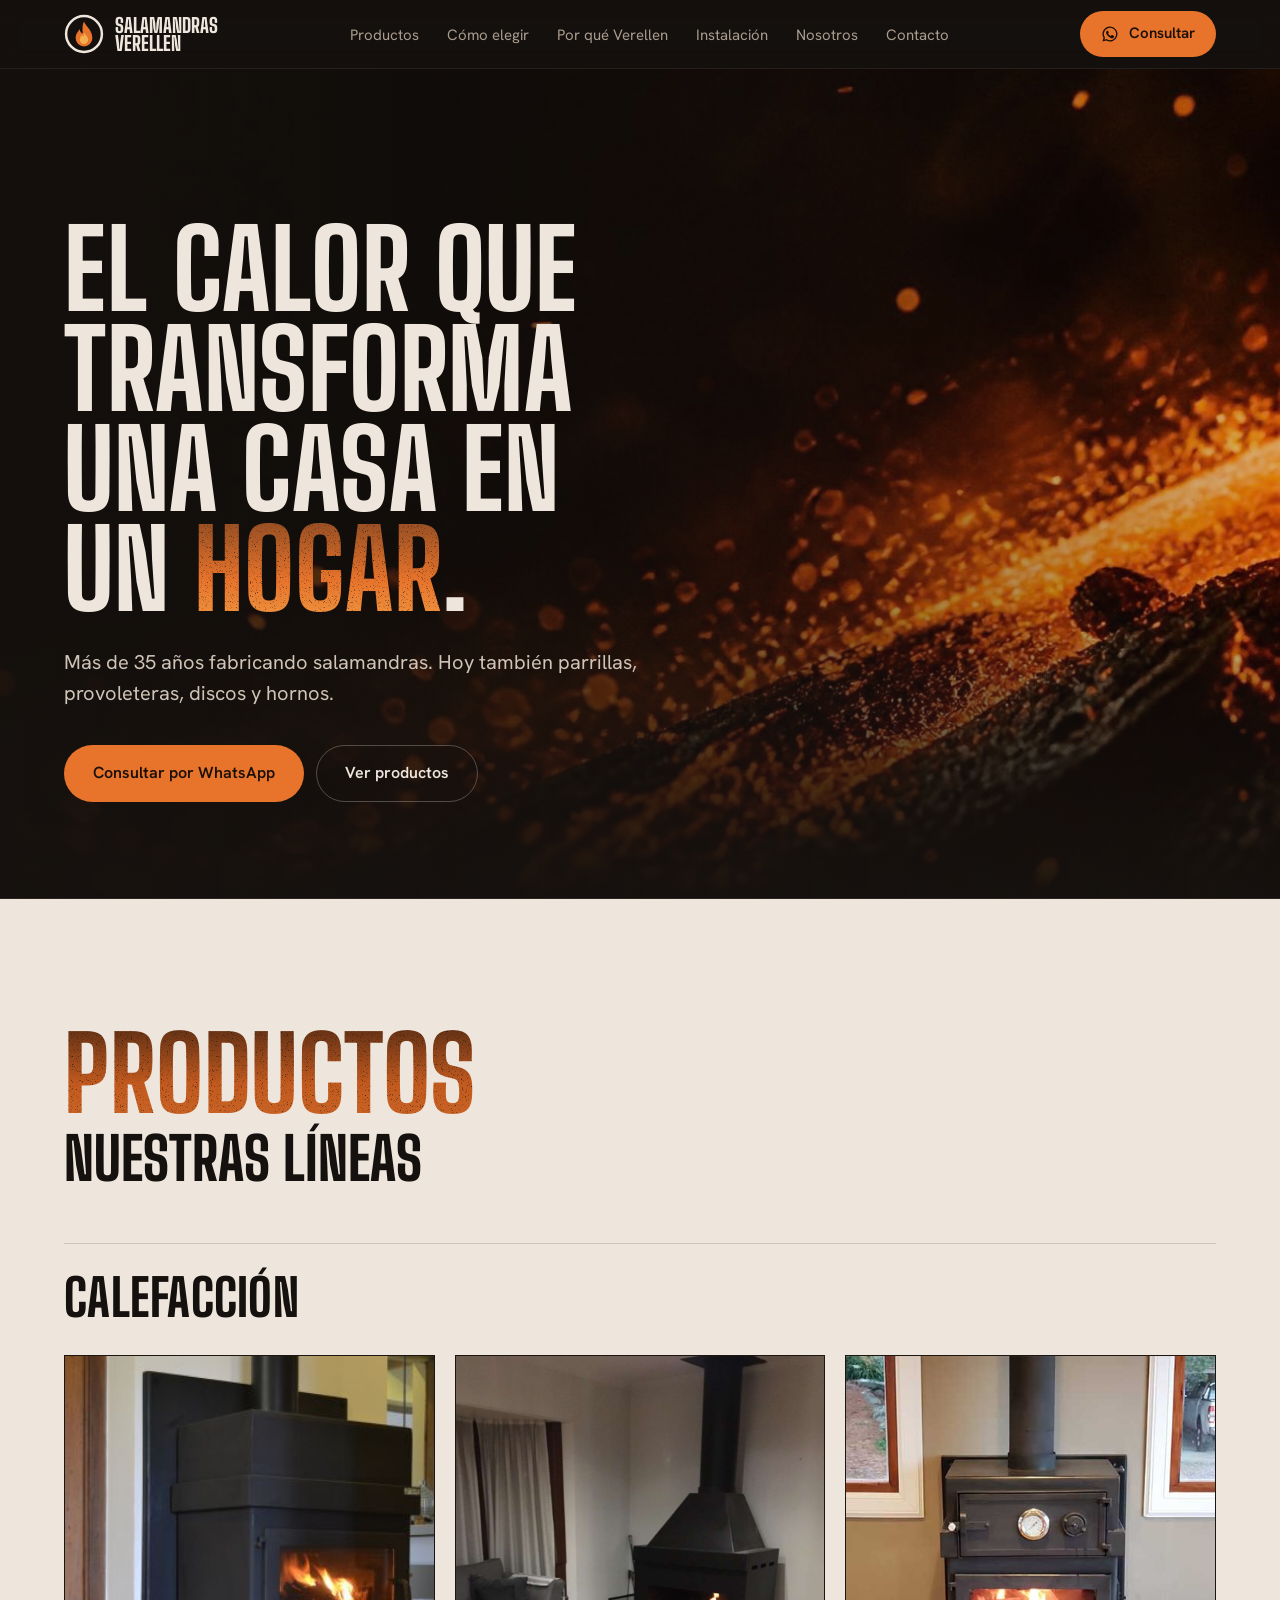
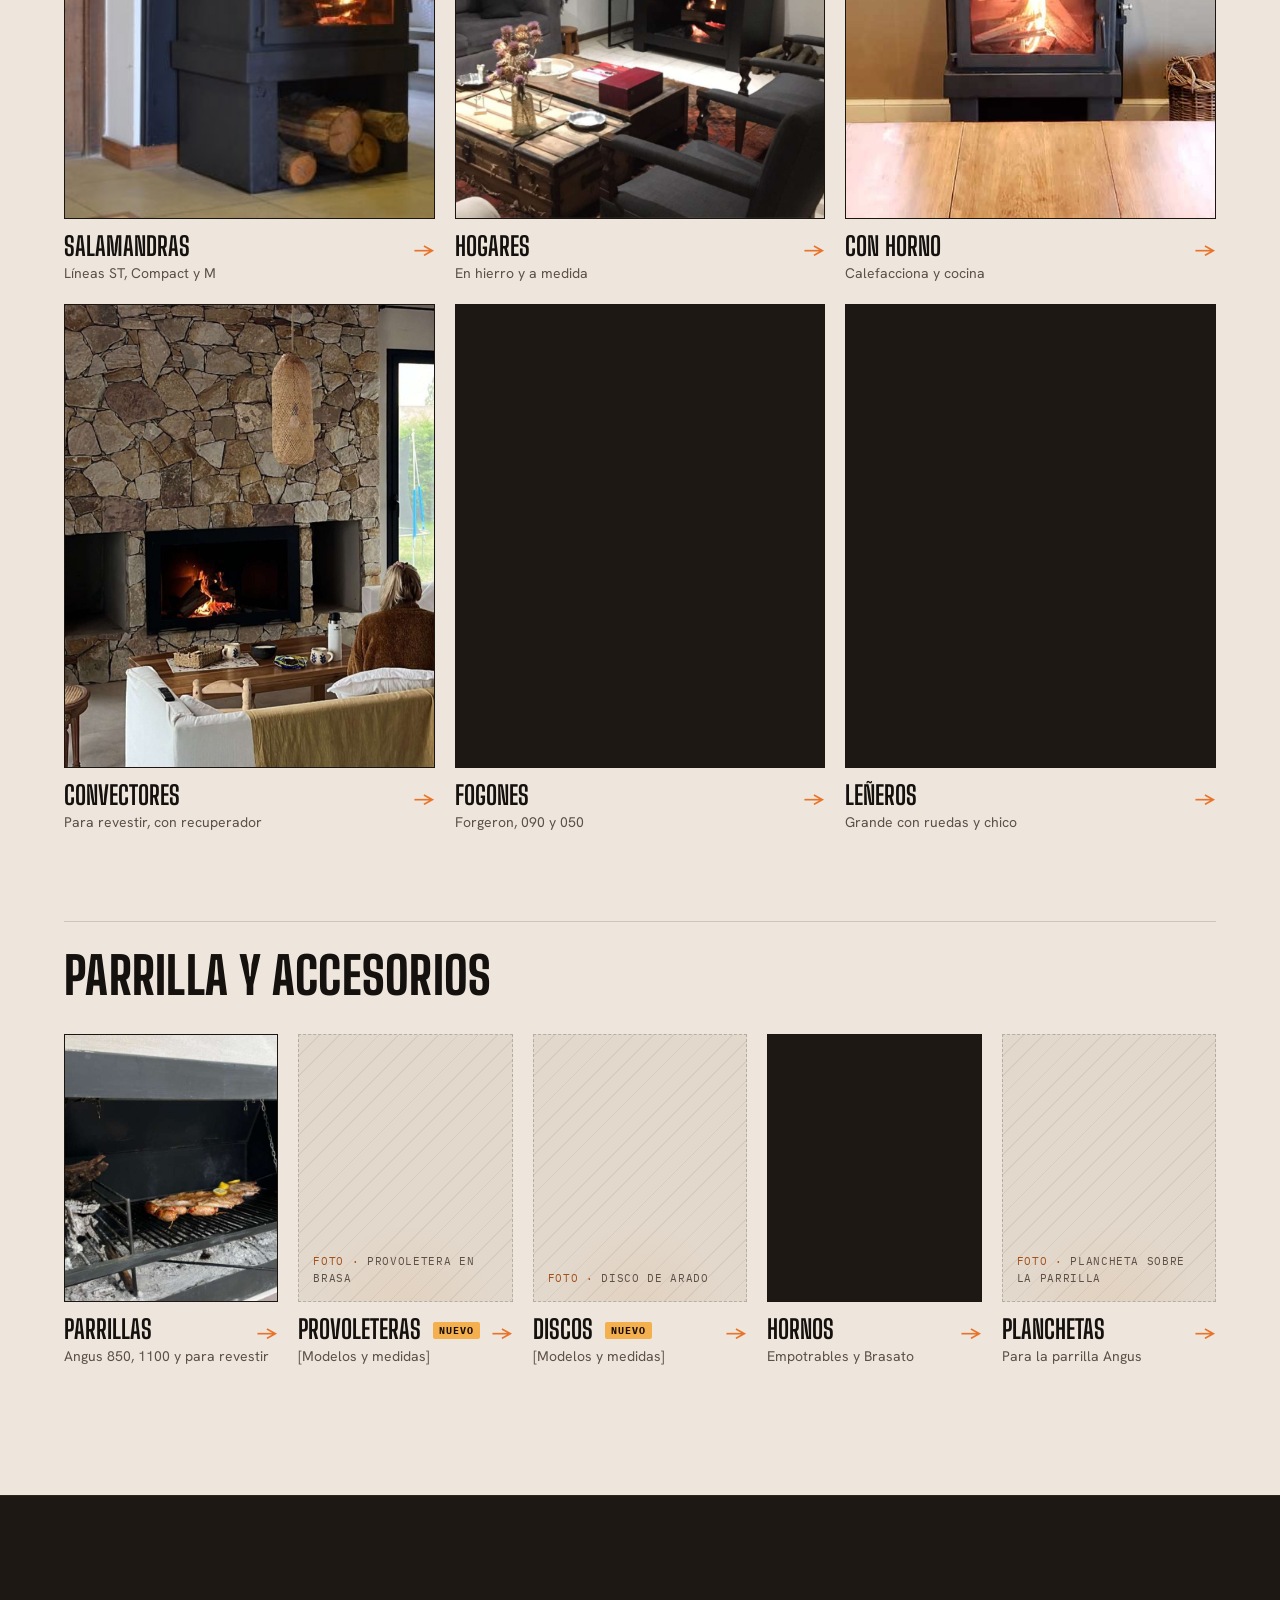
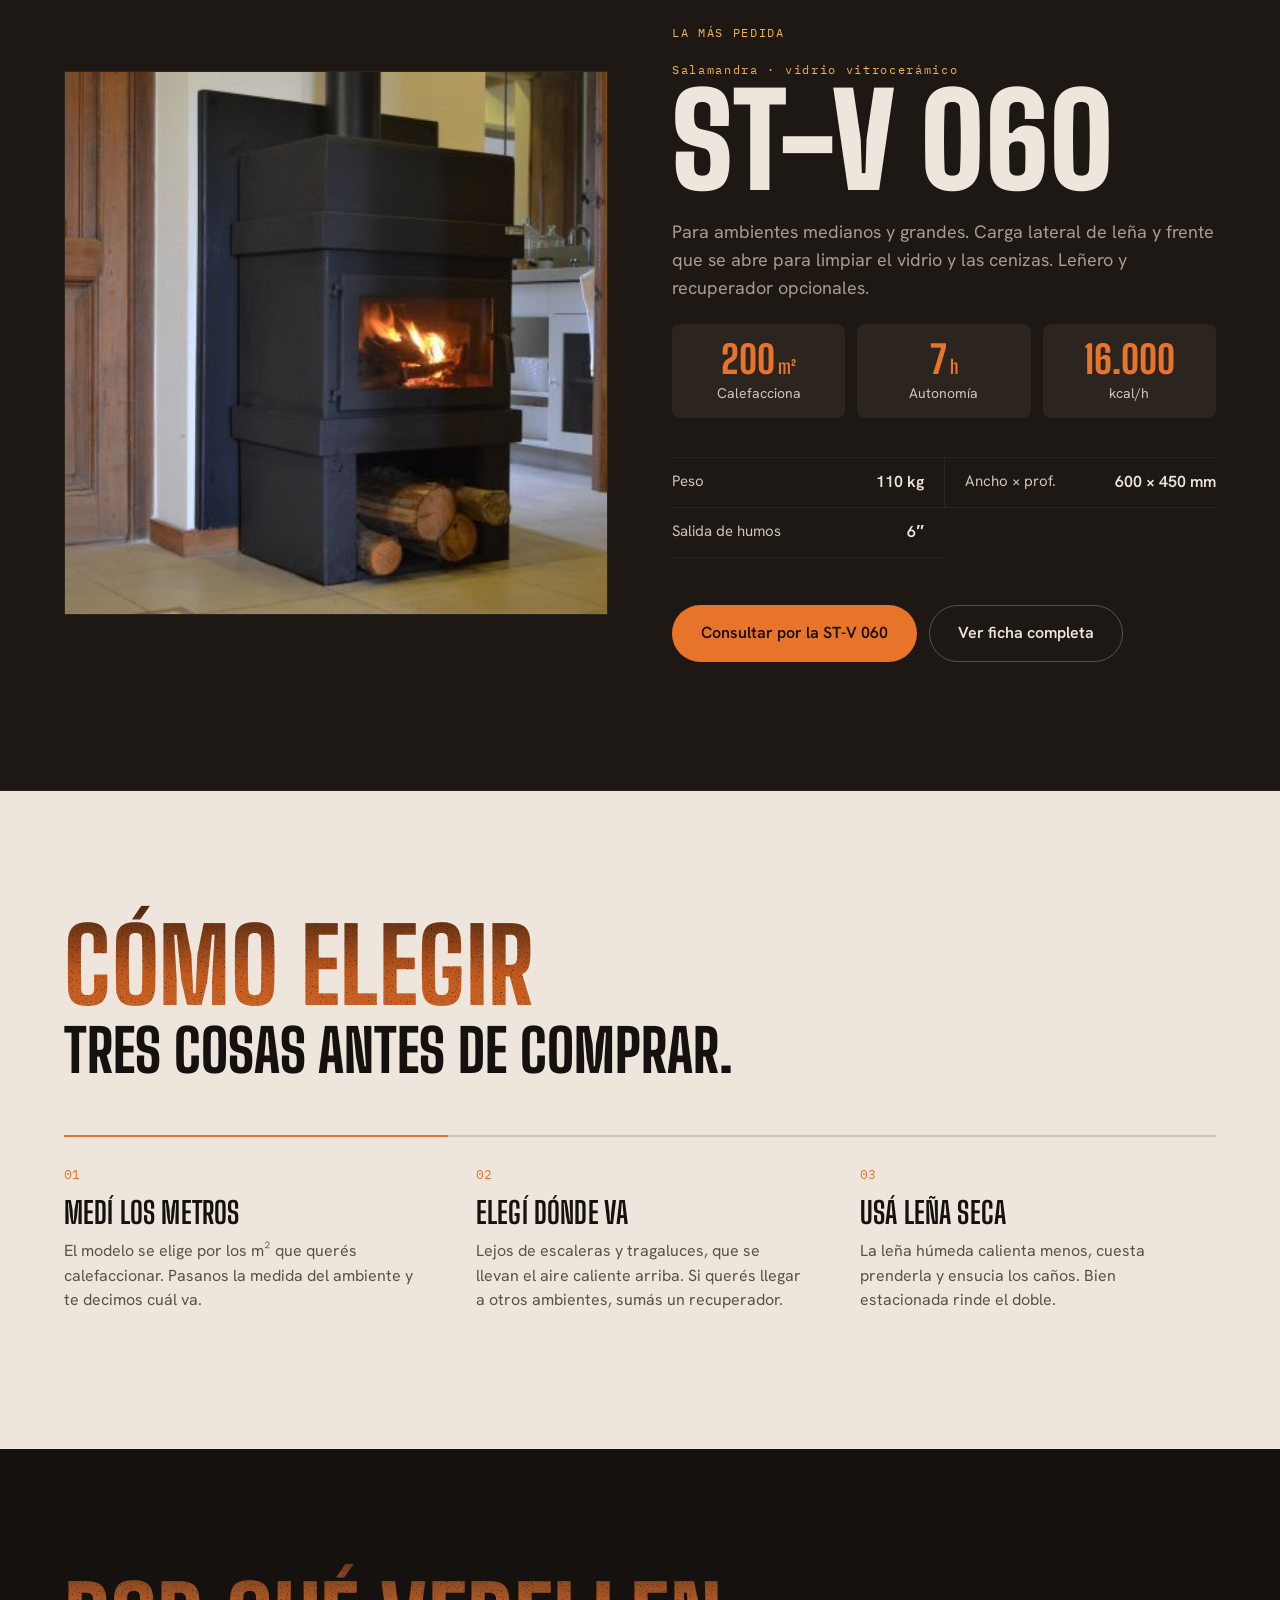
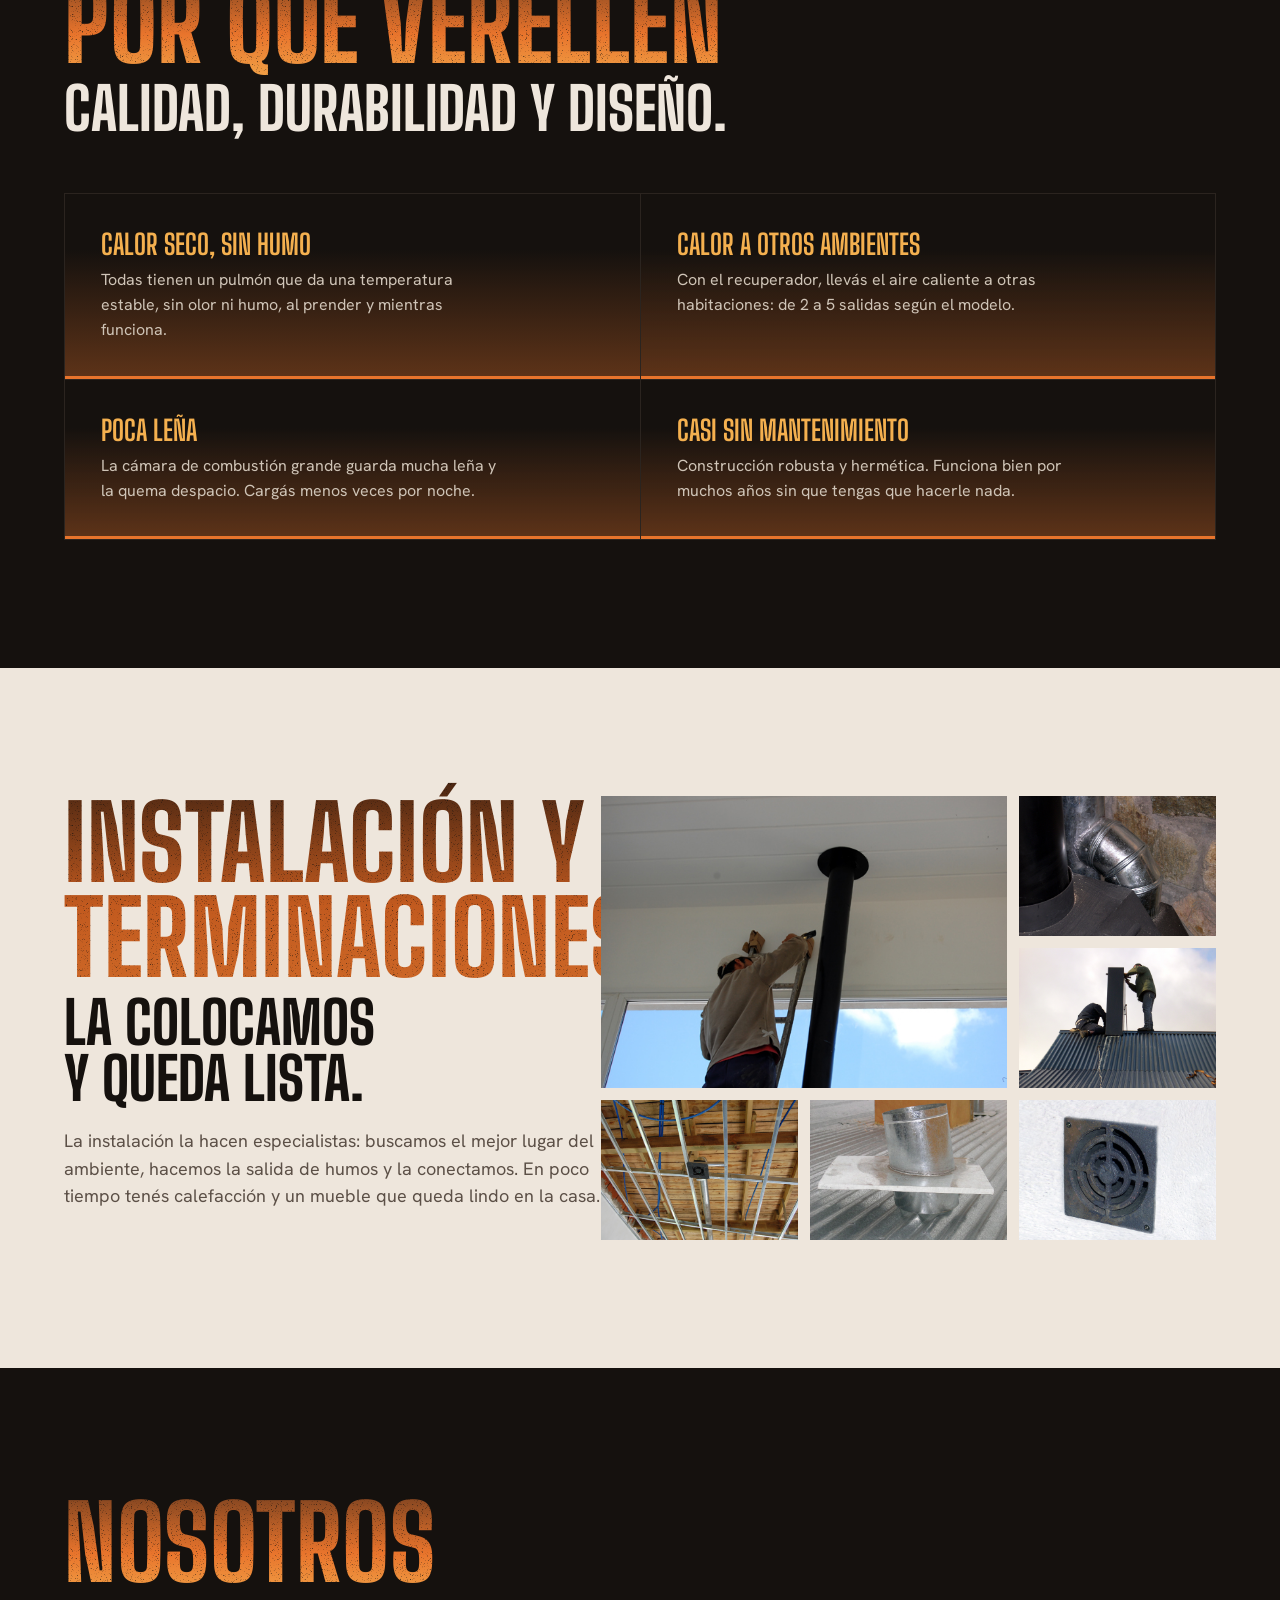
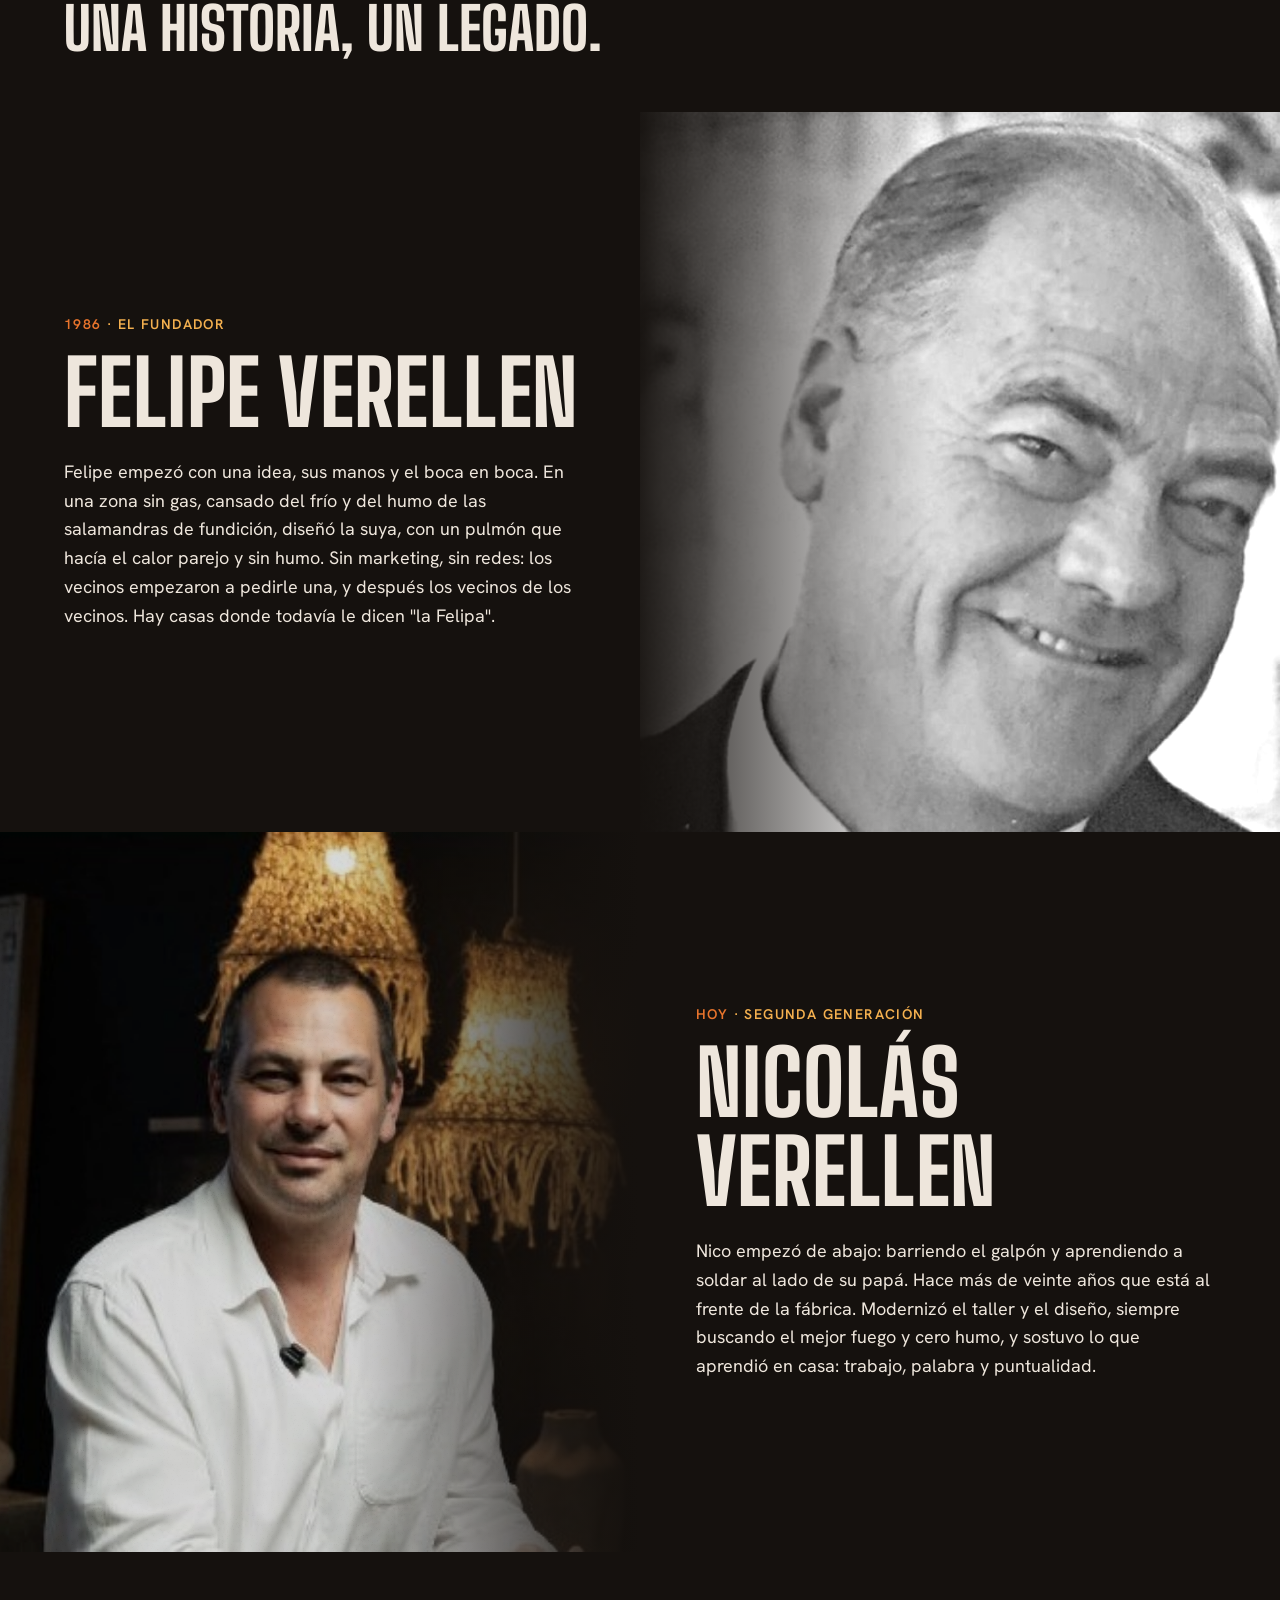
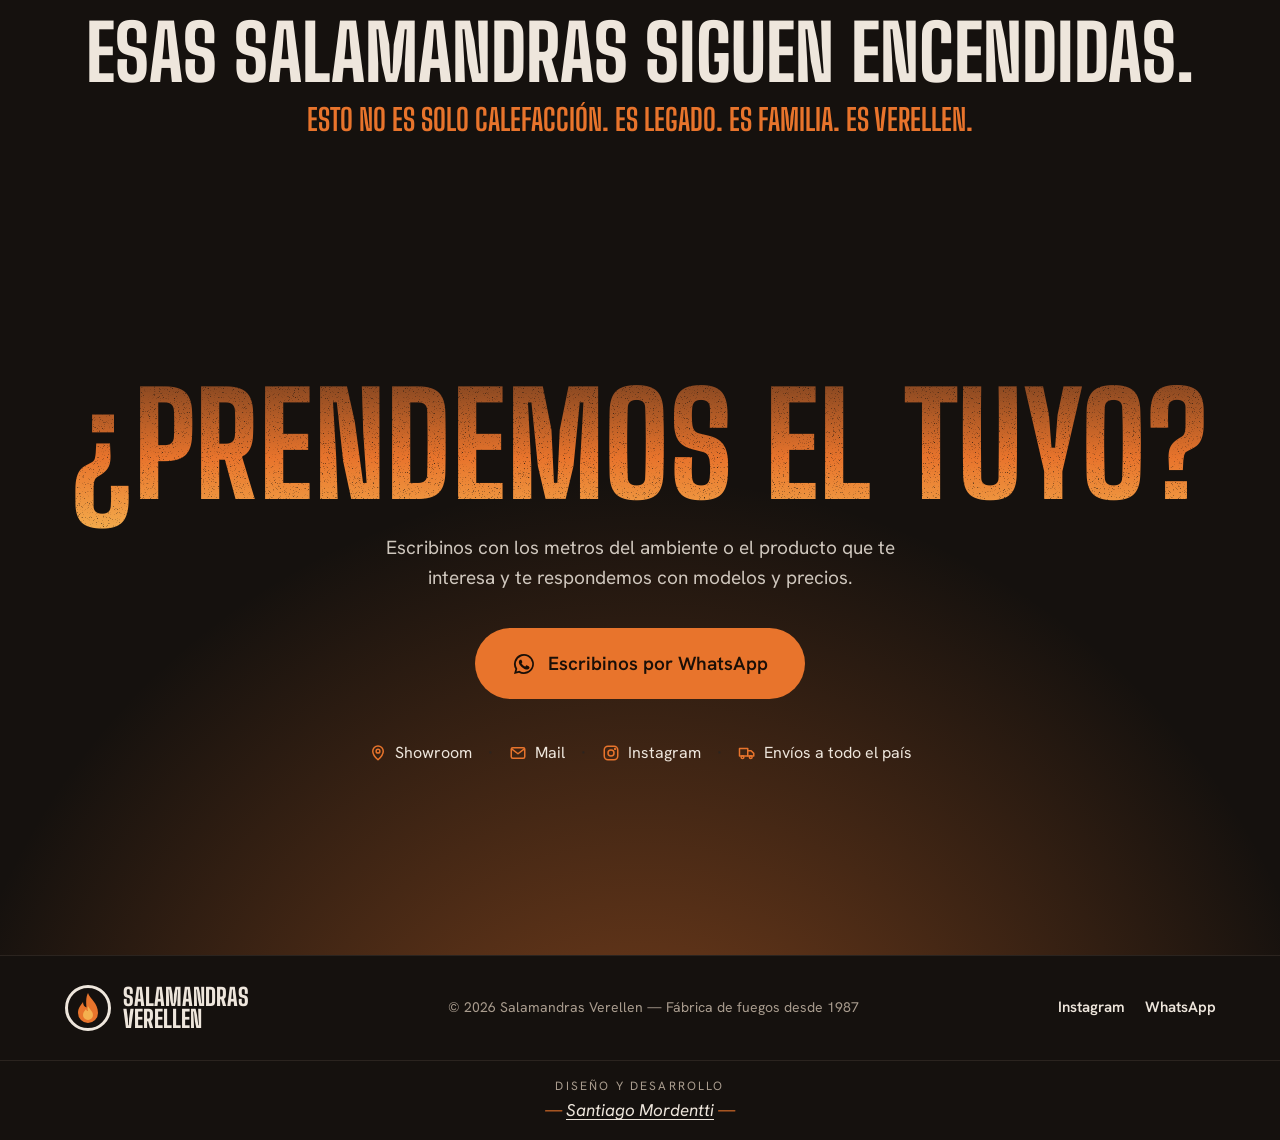
==== commit 86b805b6: "Hero: video que arranca solo en iPhone, con imagen si no se puede reproducir Atributos completos en " ====
--- a/index.html
+++ b/index.html
@@ -36,12 +36,17 @@
 
 <main id="inicio">
   <section class="hero" style="padding-block:0">
-    <video class="hero-video" src="assets/hero-loop.mp4" poster="assets/hero-bg.jpg" autoplay muted loop playsinline aria-hidden="true"></video>
+    <!-- Sin poster: mientras carga, o si no se puede reproducir, se ve la imagen de fondo del hero,
+         que el CSS elige según la pantalla (hero-bg.jpg o hero-bg-mobile.jpg) -->
+    <video class="hero-video" src="assets/hero-loop.mp4" autoplay muted loop playsinline preload="metadata" disablepictureinpicture disableremoteplayback aria-hidden="true"></video>
     <script>
-    // Poster vertical en celular; sin video si el usuario pidió menos movimiento
-    (function(){var v=document.currentScript.previousElementSibling,mq=window.matchMedia;if(!mq)return;
-      if(mq('(max-width: 759px)').matches)v.poster='assets/hero-bg-mobile.jpg';
-      if(mq('(prefers-reduced-motion: reduce)').matches){v.removeAttribute('autoplay');v.pause();v.removeAttribute('src');v.load();}
+    // Reproduce el video sin recargarlo. Si el navegador no deja (por ejemplo, iPhone en ahorro de batería)
+    // o se pidió menos movimiento, se oculta y queda la imagen de fondo
+    (function(){
+      var v=document.currentScript.previousElementSibling;
+      if(window.matchMedia&&matchMedia('(prefers-reduced-motion: reduce)').matches){v.removeAttribute('autoplay');v.pause();v.hidden=true;return;}
+      v.muted=true;
+      try{var p=v.play();if(p&&p.catch)p.catch(function(){v.hidden=true;});}catch(e){v.hidden=true;}
     })();
     </script>
     <div class="wrap">
--- a/assets/styles.css
+++ b/assets/styles.css
@@ -76,7 +76,9 @@
 /* Hero */
 .hero{position:relative;overflow:hidden;isolation:isolate;border-bottom:1px solid var(--hierro);background:var(--carbon) url(hero-bg.jpg) 70% 80%/cover no-repeat}
 @media (max-width:759px){.hero{background-image:url(hero-bg-mobile.jpg)}}
-.hero-video{position:absolute;inset:0;width:100%;height:100%;object-fit:cover;object-position:70% 80%;z-index:-1}
+.hero-video{position:absolute;inset:0;width:100%;height:100%;object-fit:cover;object-position:70% 80%;z-index:-1;pointer-events:none}
+/* Safari en iPhone: sin el botón de play nativo encima del video */
+.hero-video::-webkit-media-controls,.hero-video::-webkit-media-controls-start-playback-button{display:none!important;-webkit-appearance:none}
 @media (prefers-reduced-motion:reduce){.hero-video{display:none}}
 .hero::after{content:"";position:absolute;inset:0;z-index:-1;background:linear-gradient(90deg,rgba(21,17,14,.92) 0%,rgba(21,17,14,.55) 50%,rgba(21,17,14,.15) 100%),linear-gradient(0deg,var(--carbon) 0%,transparent 35%)}
 .hero .wrap{padding-block:clamp(72px,12vw,150px) clamp(56px,8vw,96px);display:grid;gap:28px}
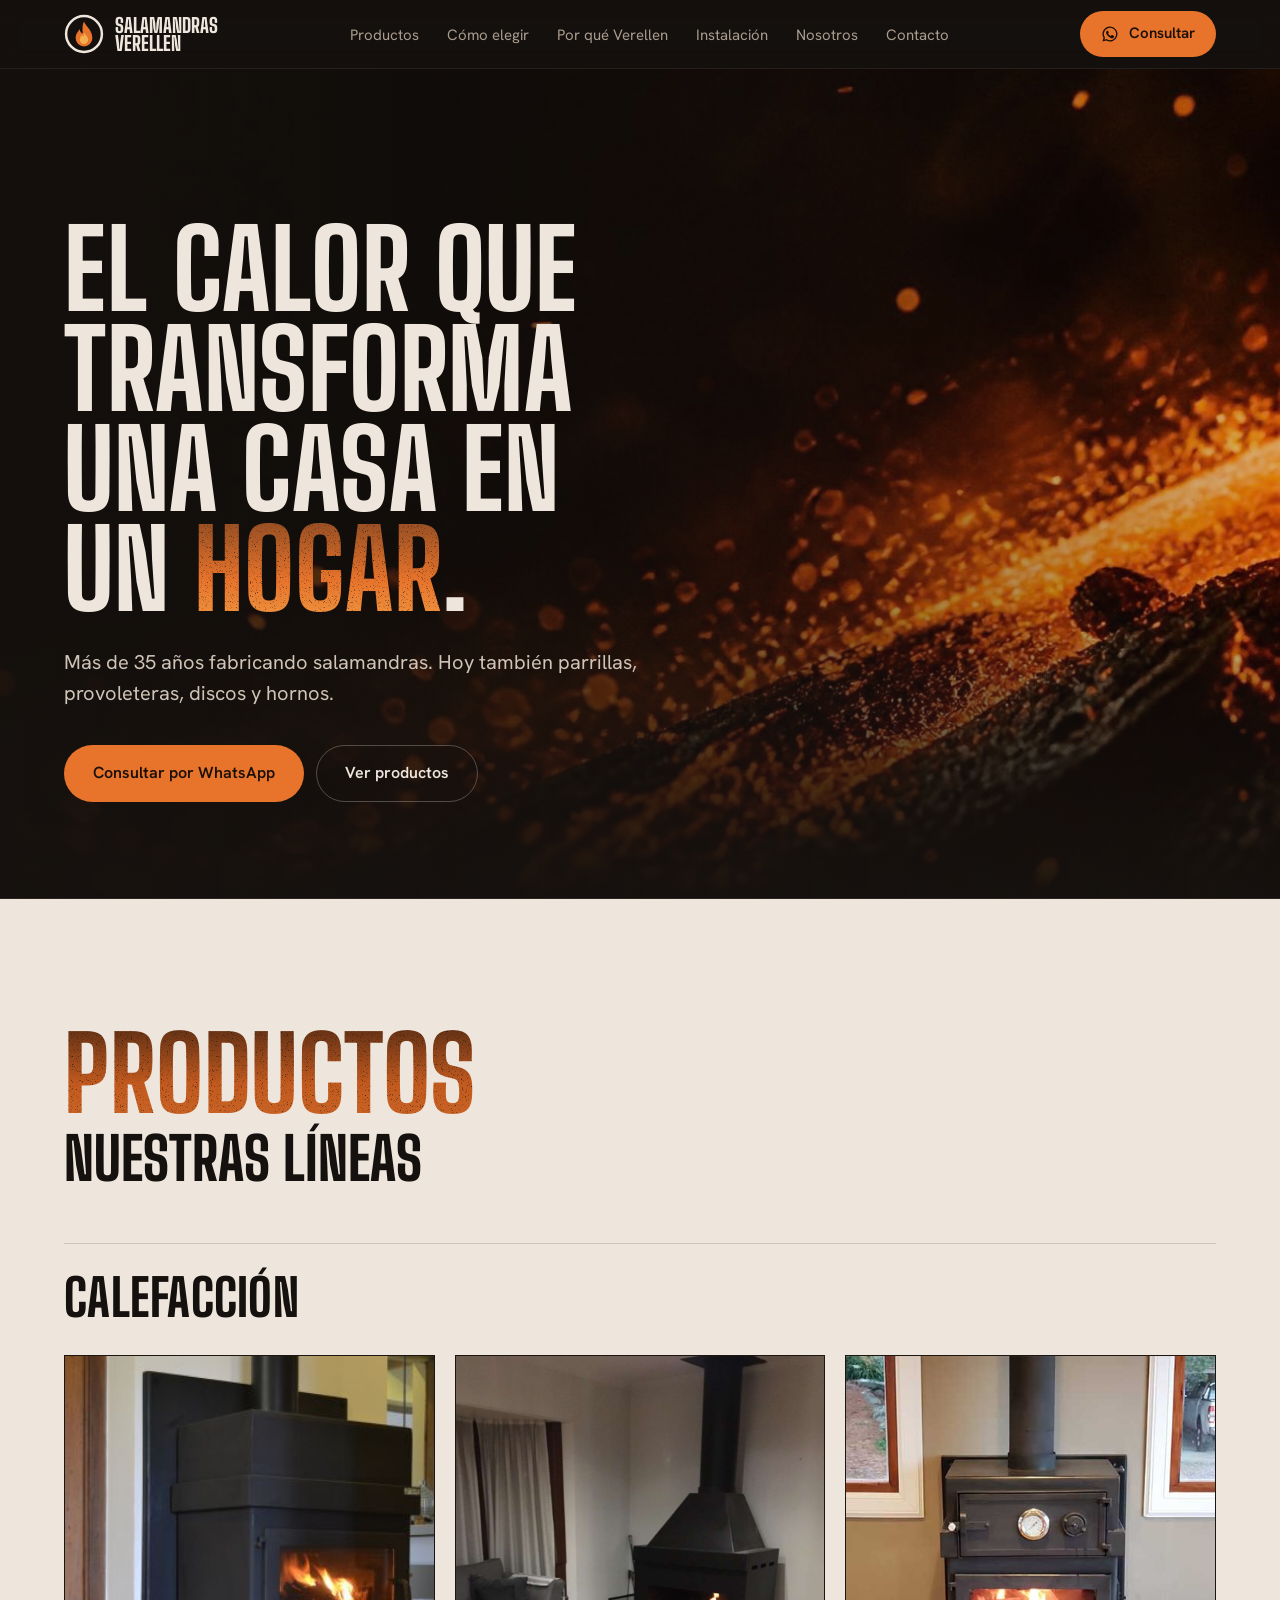
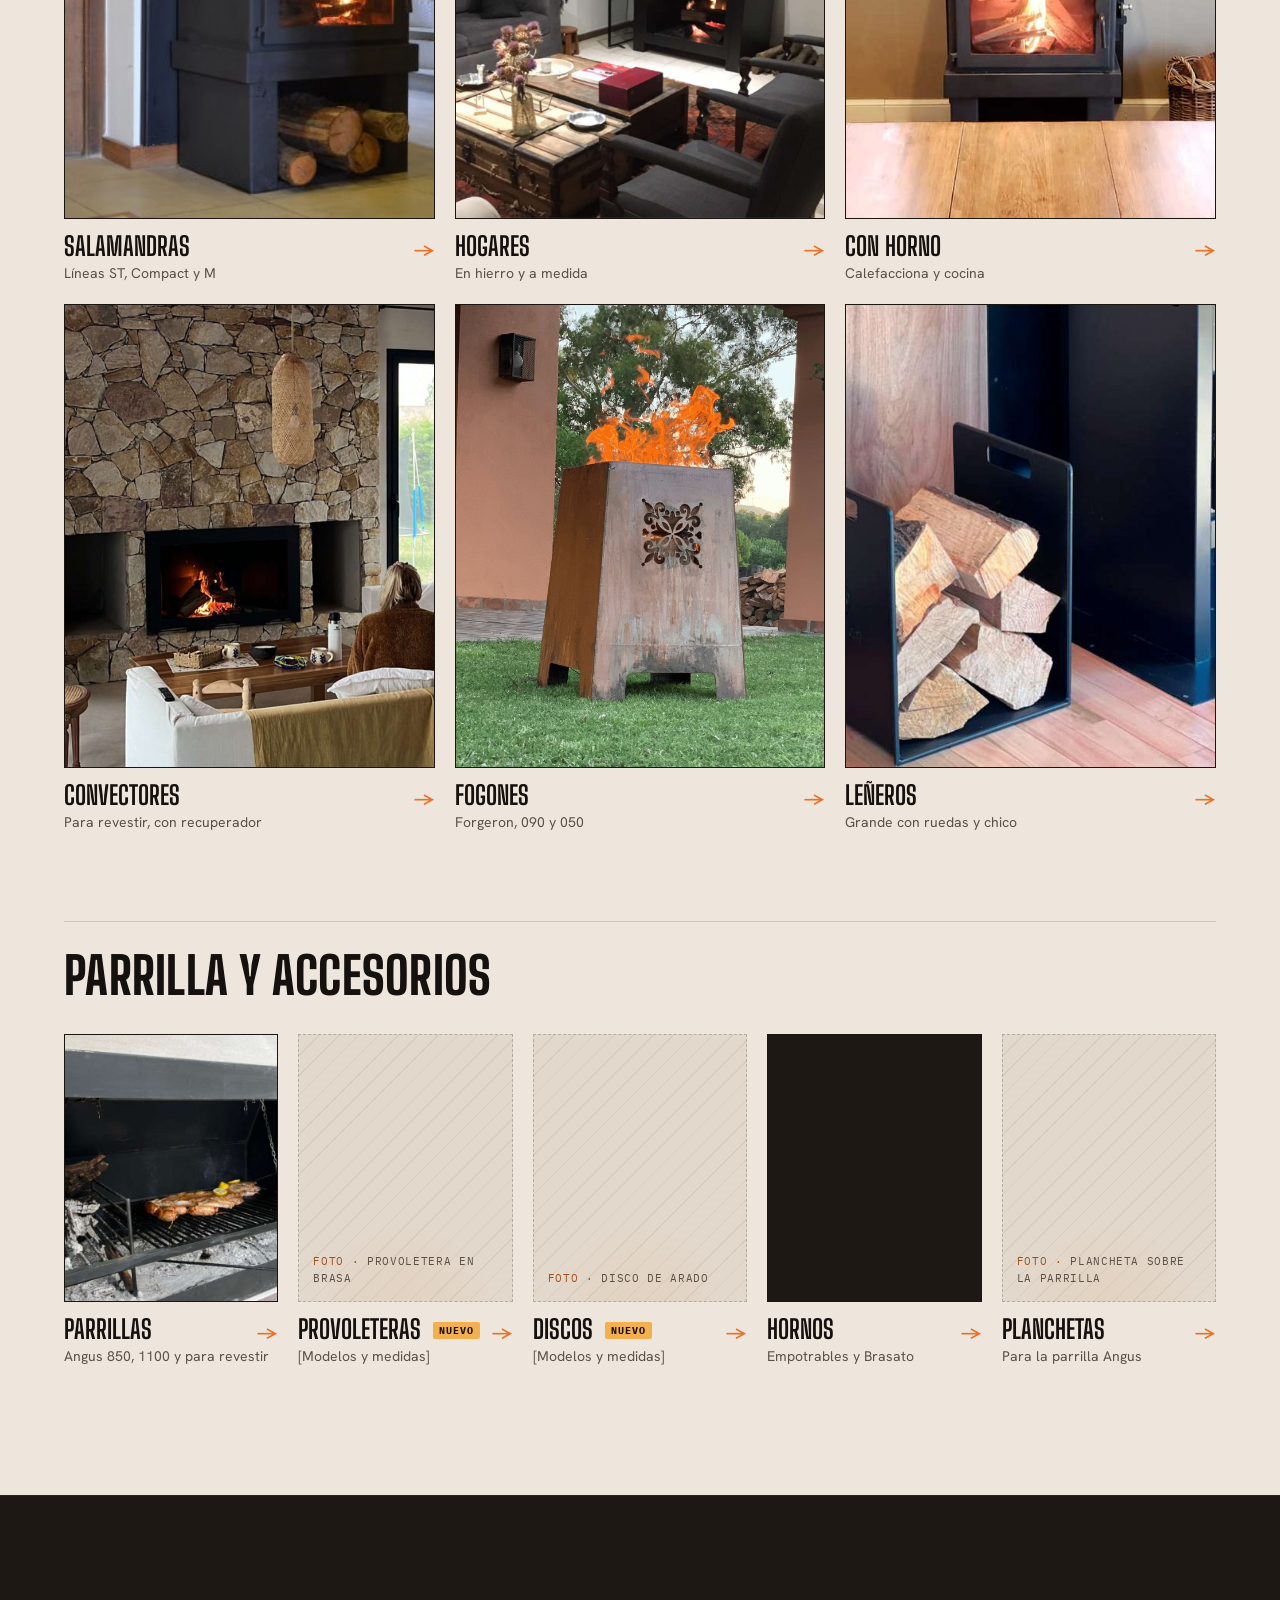
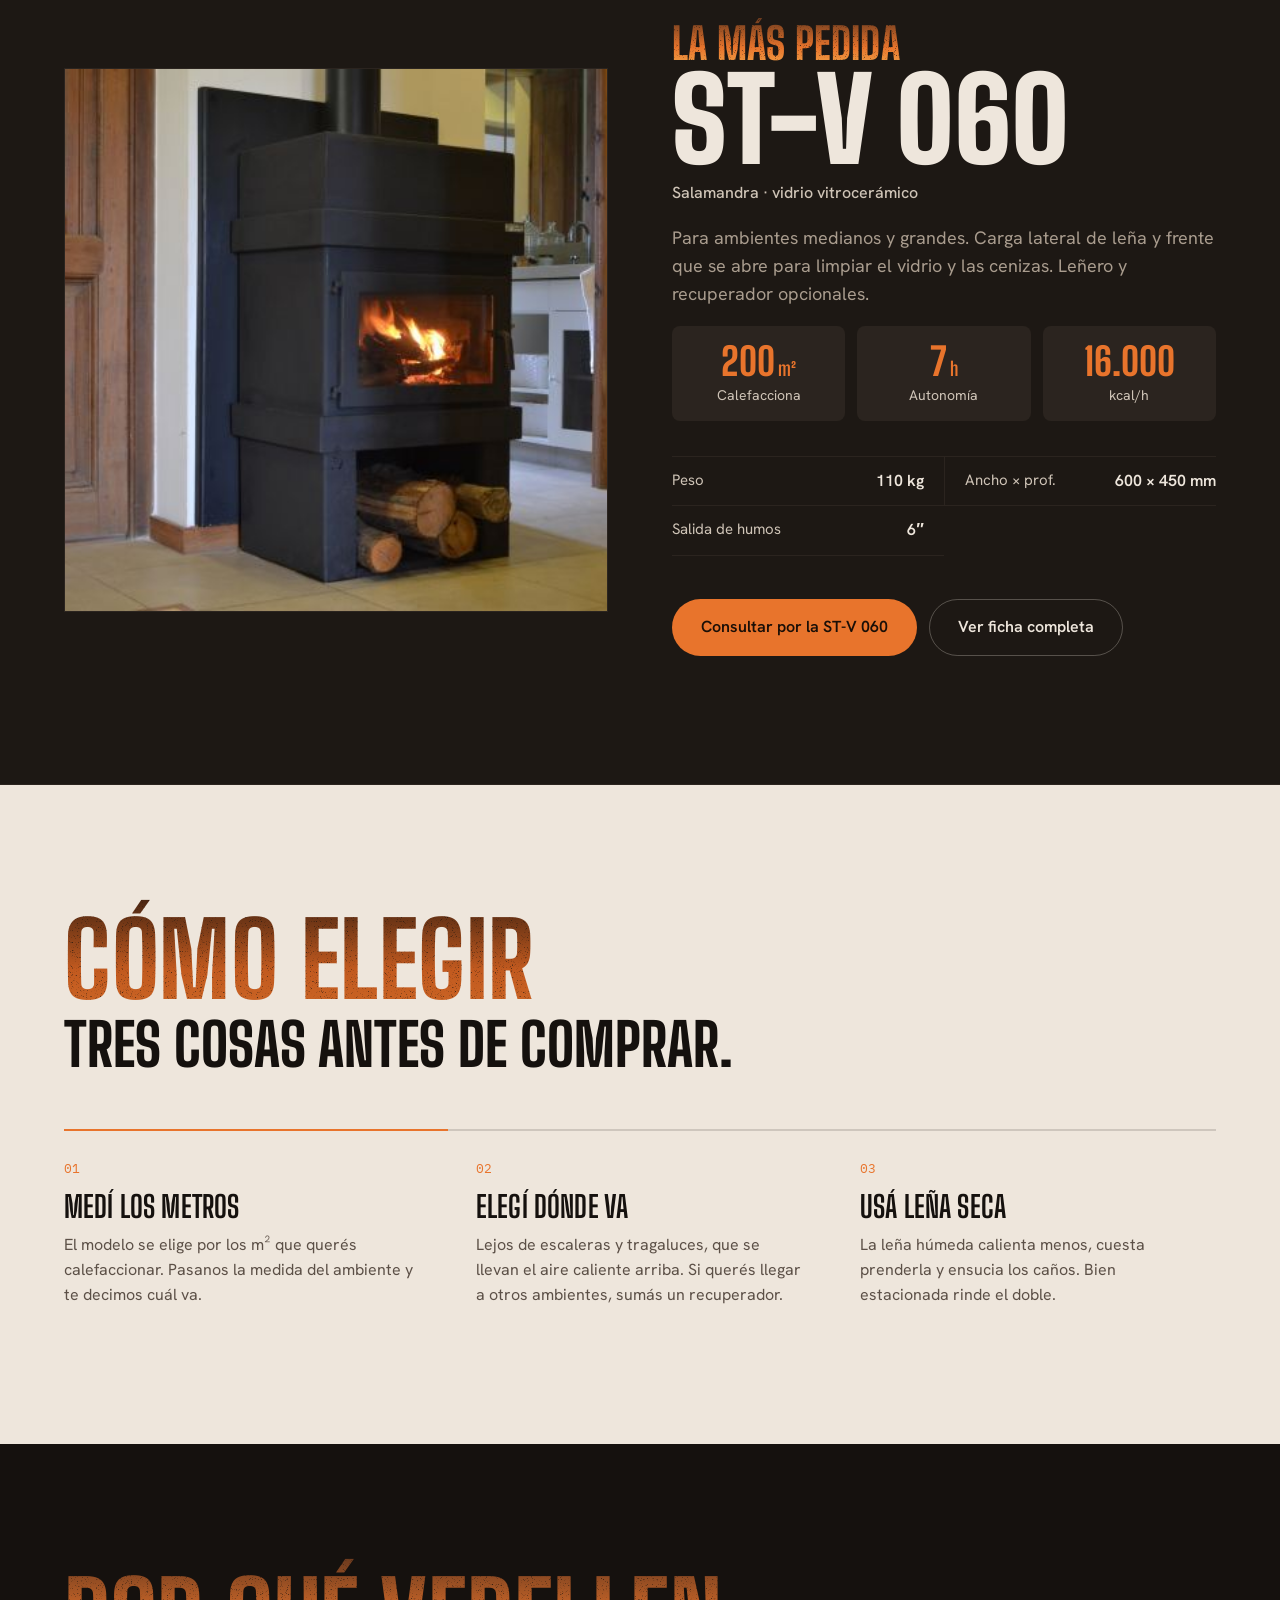
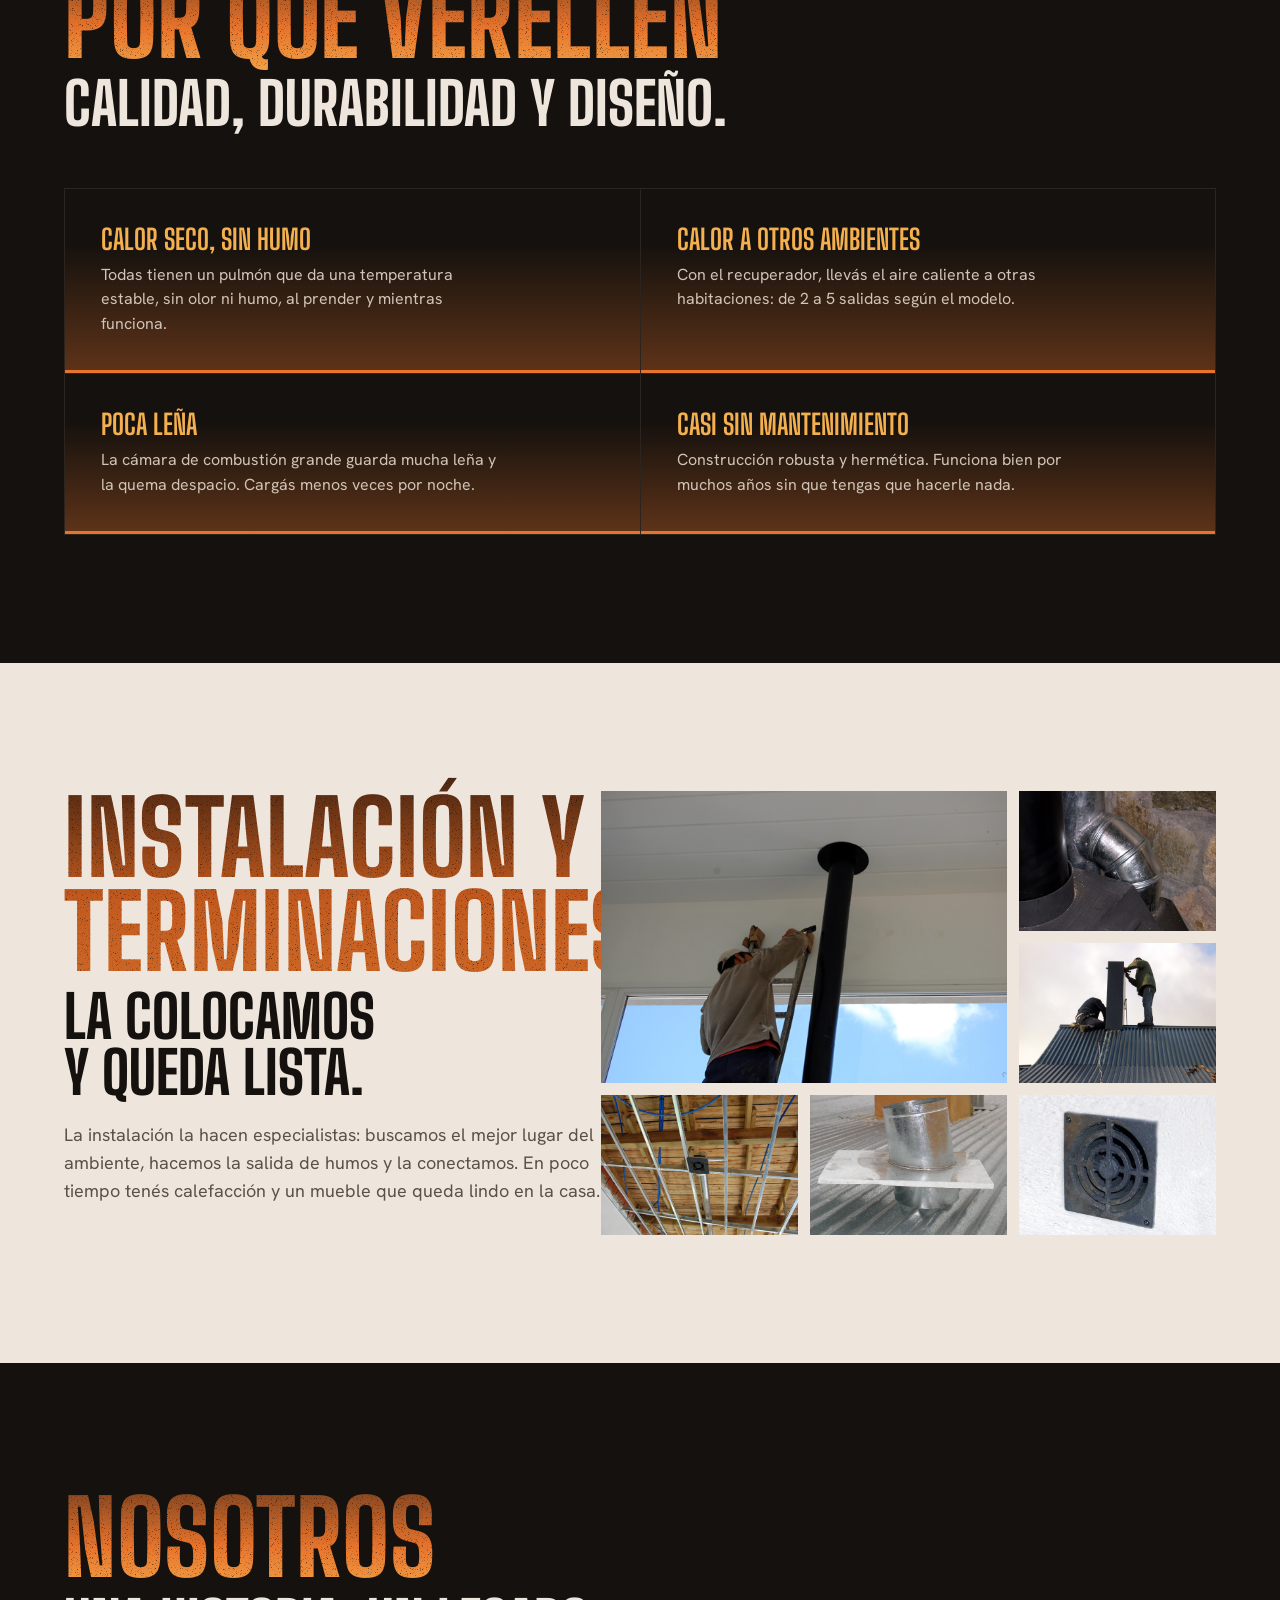
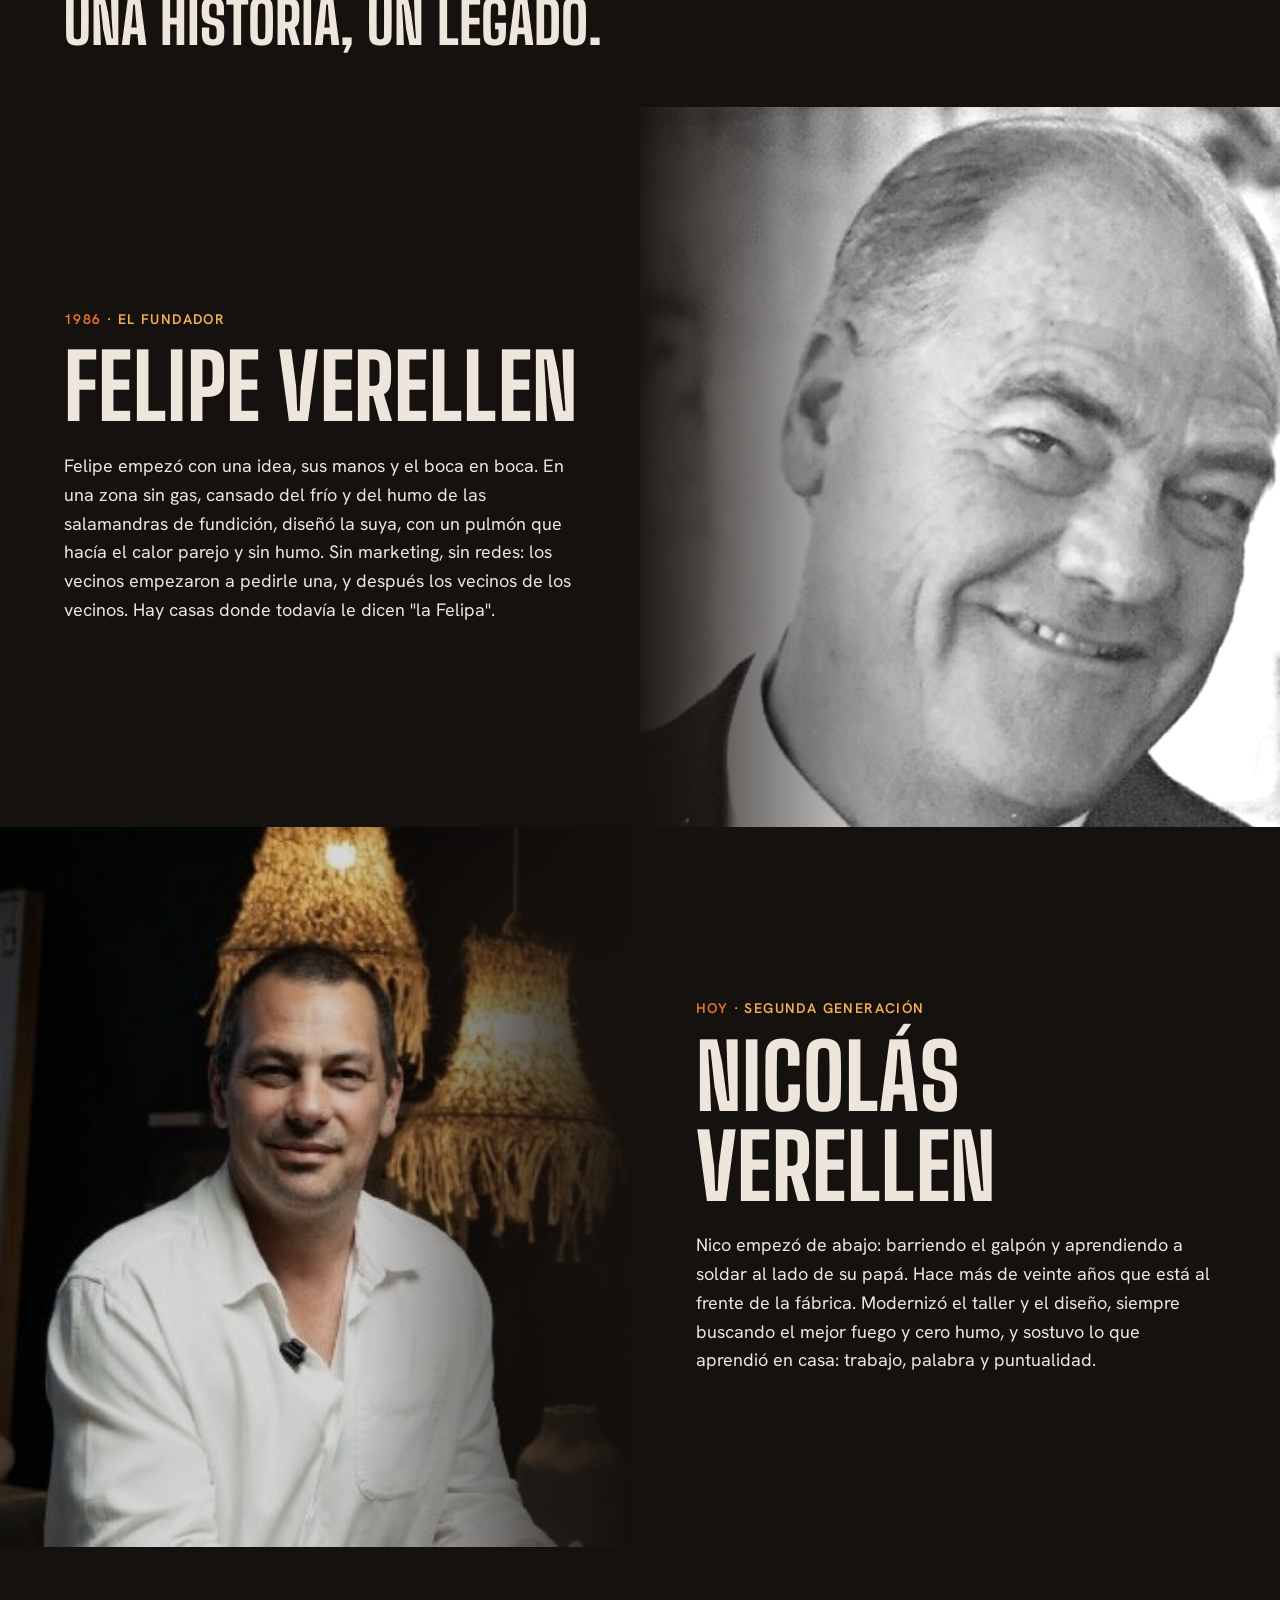
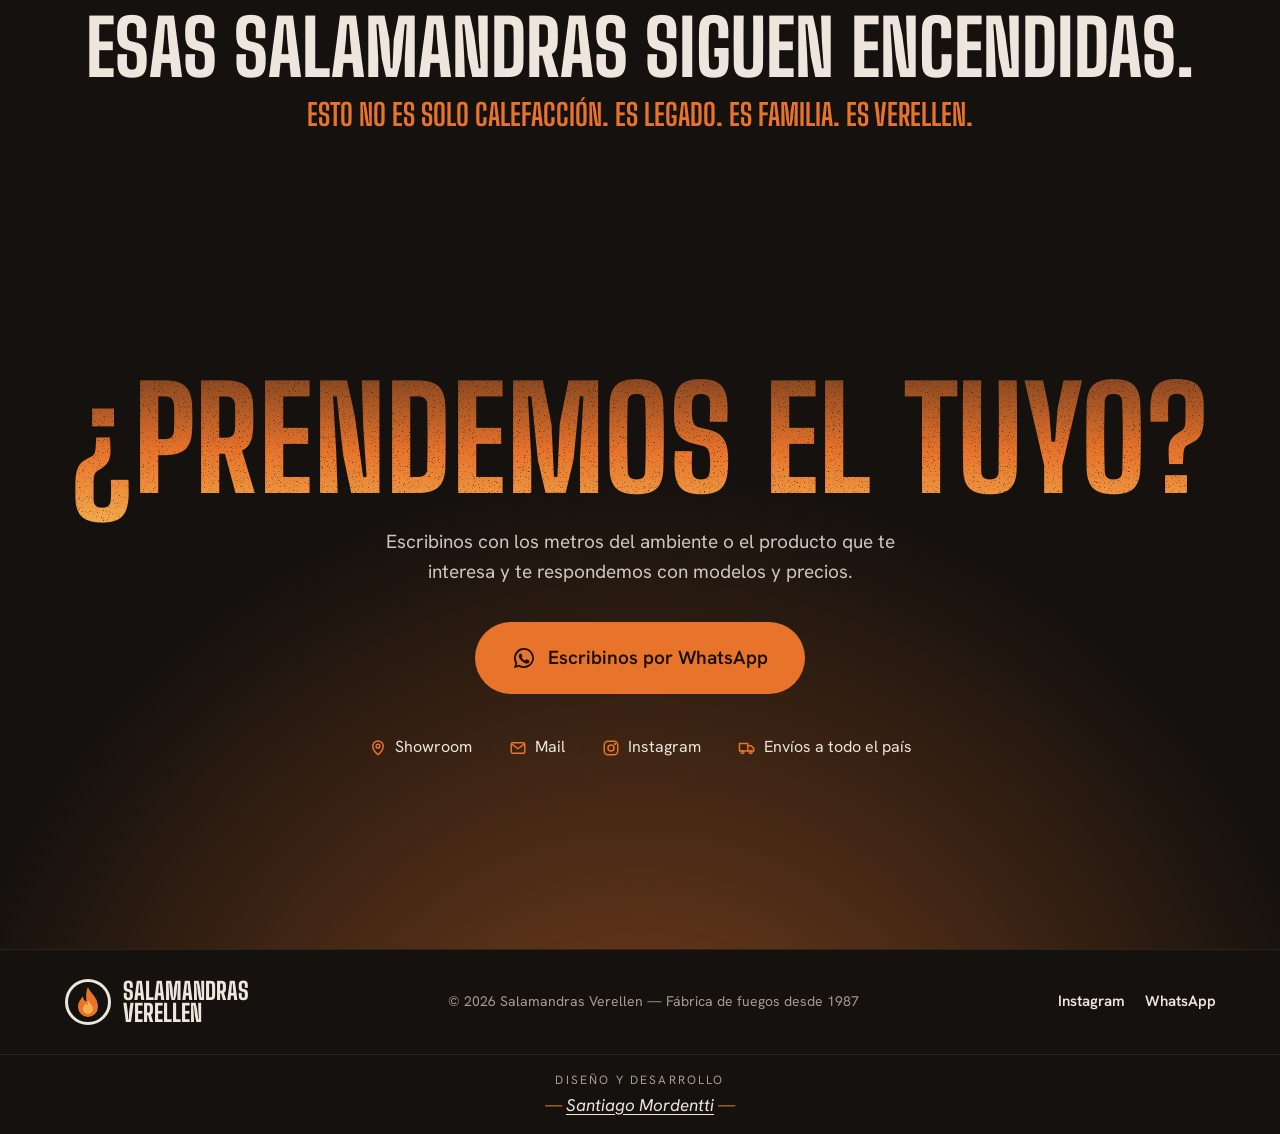
==== commit abf8ba85: "Ficha destacada: "La más pedida" como título Brasa y descripción debajo del modelo Co-Authored-By: C" ====
--- a/index.html
+++ b/index.html
@@ -99,8 +99,11 @@
     <div class="wrap ficha">
       <a class="media rev" href="/productos/salamandras/st-v-060" aria-label="Ver la ficha de la ST-V 060"><img src="assets/productos/st-v-060/foto-3.jpg" alt="Salamandra ST-V 060 encendida, con el leñero lleno de troncos en la base" style="object-position:38% 50%" loading="lazy" decoding="async"></a>
       <div class="ficha-info rev">
-        <p class="eyebrow" id="destacada">La más pedida</p>
-        <p class="modelo"><small>Salamandra · vidrio vitrocerámico</small>ST-V 060</p>
+        <div class="titulo ficha-cabeza">
+          <h2 class="encender ficha-titulo" id="destacada">La más pedida</h2>
+          <p class="modelo">ST-V 060</p>
+          <p class="modelo-sub">Salamandra · vidrio vitrocerámico</p>
+        </div>
         <p class="lead">Para ambientes medianos y grandes. Carga lateral de leña y frente que se abre para limpiar el vidrio y las cenizas. Leñero y recuperador opcionales.</p>
         <dl class="destacados">
           <div><dt>Calefacciona</dt><dd>200<small>m²</small></dd></div>
--- a/assets/styles.css
+++ b/assets/styles.css
@@ -165,8 +165,14 @@
 .ficha{display:grid;grid-template-columns:minmax(0,1fr) minmax(0,1fr);gap:clamp(32px,5vw,72px);align-items:center}
 @media (max-width:860px){.ficha{grid-template-columns:1fr}}
 .ficha-info{display:grid;gap:22px}
+.ficha .ficha-info{gap:18px}
 .modelo{font-family:var(--display);font-weight:900;font-size:clamp(72px,10vw,132px);line-height:.85;color:var(--ceniza)}
-.modelo small{display:block;font-family:var(--mono);font-weight:400;font-size:12px;letter-spacing:.14em;color:var(--ambar);margin-bottom:12px}
+/* Ficha destacada de la home: título Brasa, modelo y la línea de descripción debajo */
+.ficha-cabeza{gap:0}
+/* El margen descuenta el .2em de abajo que suman los títulos Brasa para no cortar letras */
+.ficha-cabeza .ficha-titulo{font-size:clamp(32px,3.4vw,48px);line-height:.9;margin-bottom:calc(8px - .2em)}
+.ficha-cabeza .modelo{font-size:clamp(65px,9vw,119px)}
+.modelo-sub{margin-top:12px;font-weight:500;font-size:16px;color:#CFC4B7}
 /* Datos clave: tres recuadros arriba de la tabla (valor grande y etiqueta debajo) */
 .destacados{display:grid;grid-template-columns:repeat(auto-fit,minmax(96px,1fr));gap:12px;margin:0}
 .destacados div{display:flex;flex-direction:column-reverse;align-items:center;justify-content:center;gap:6px;padding:16px;border-radius:8px;background:var(--hierro);text-align:center}
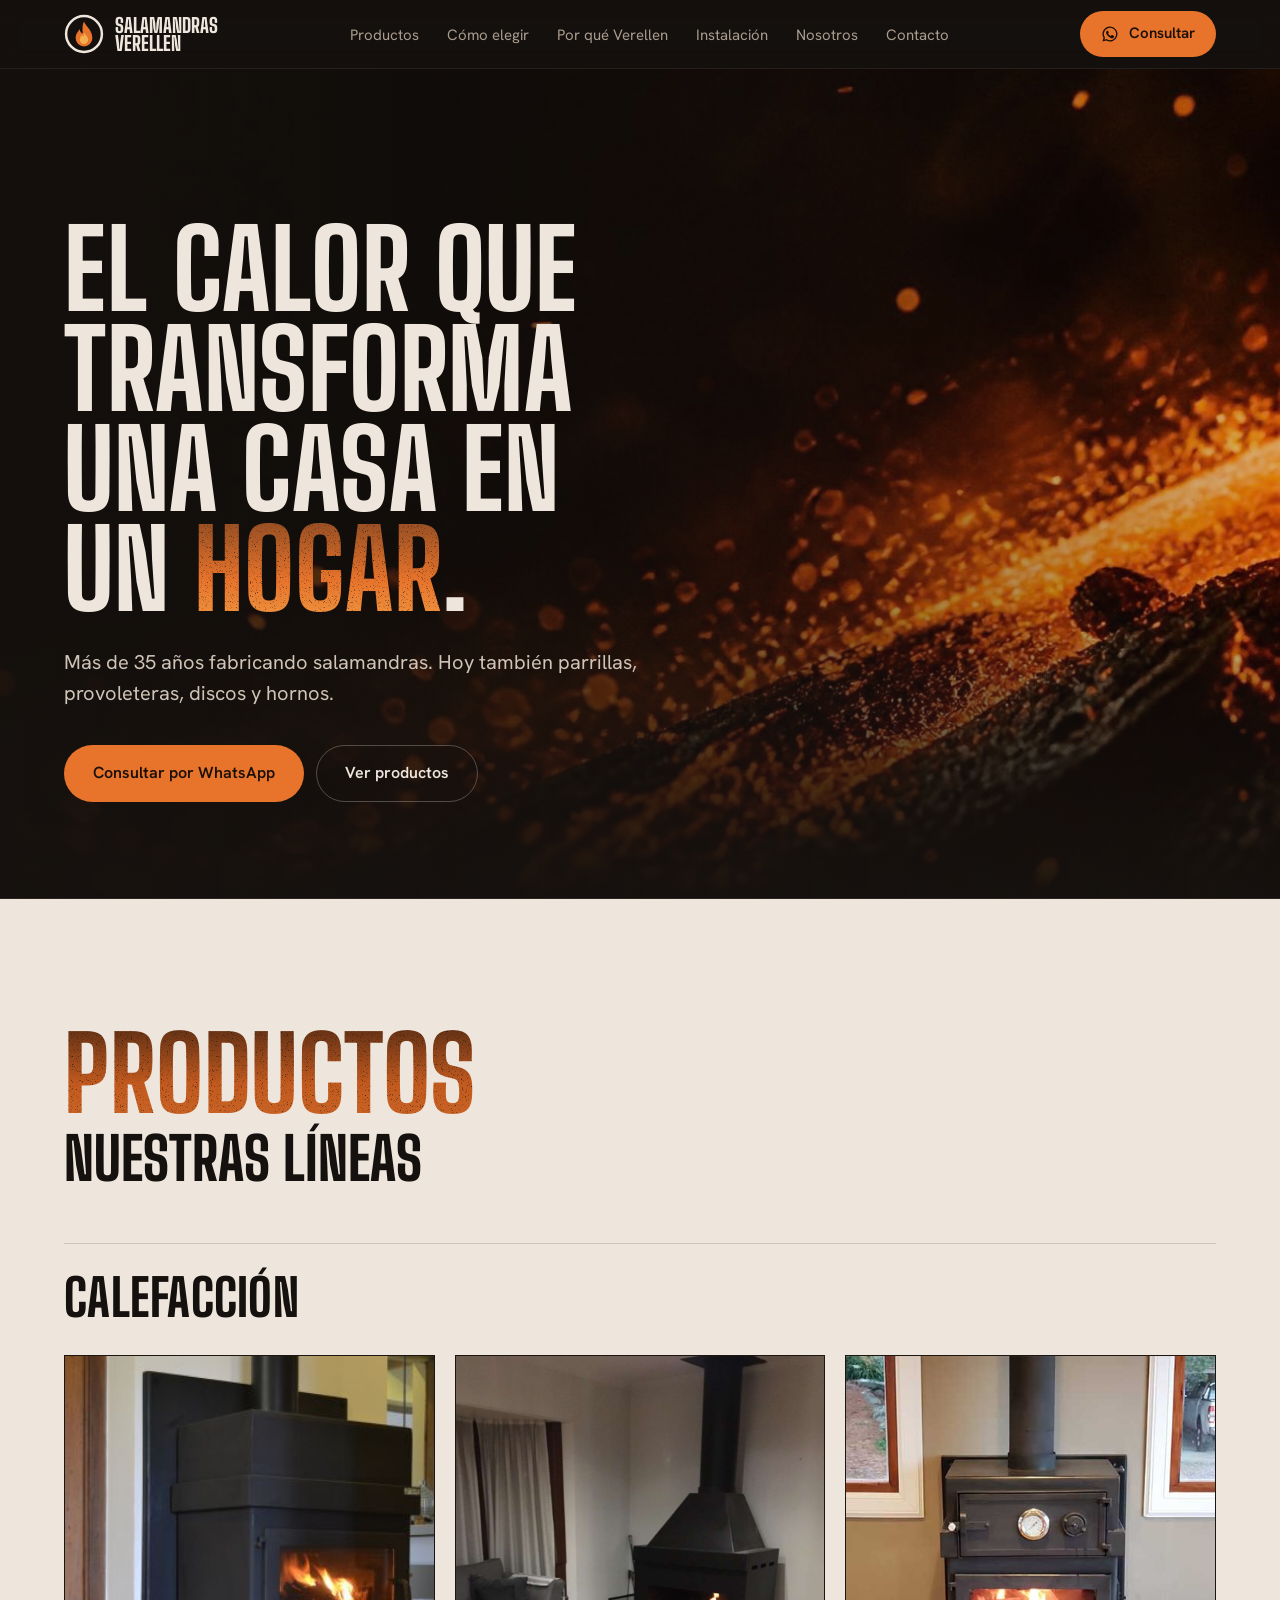
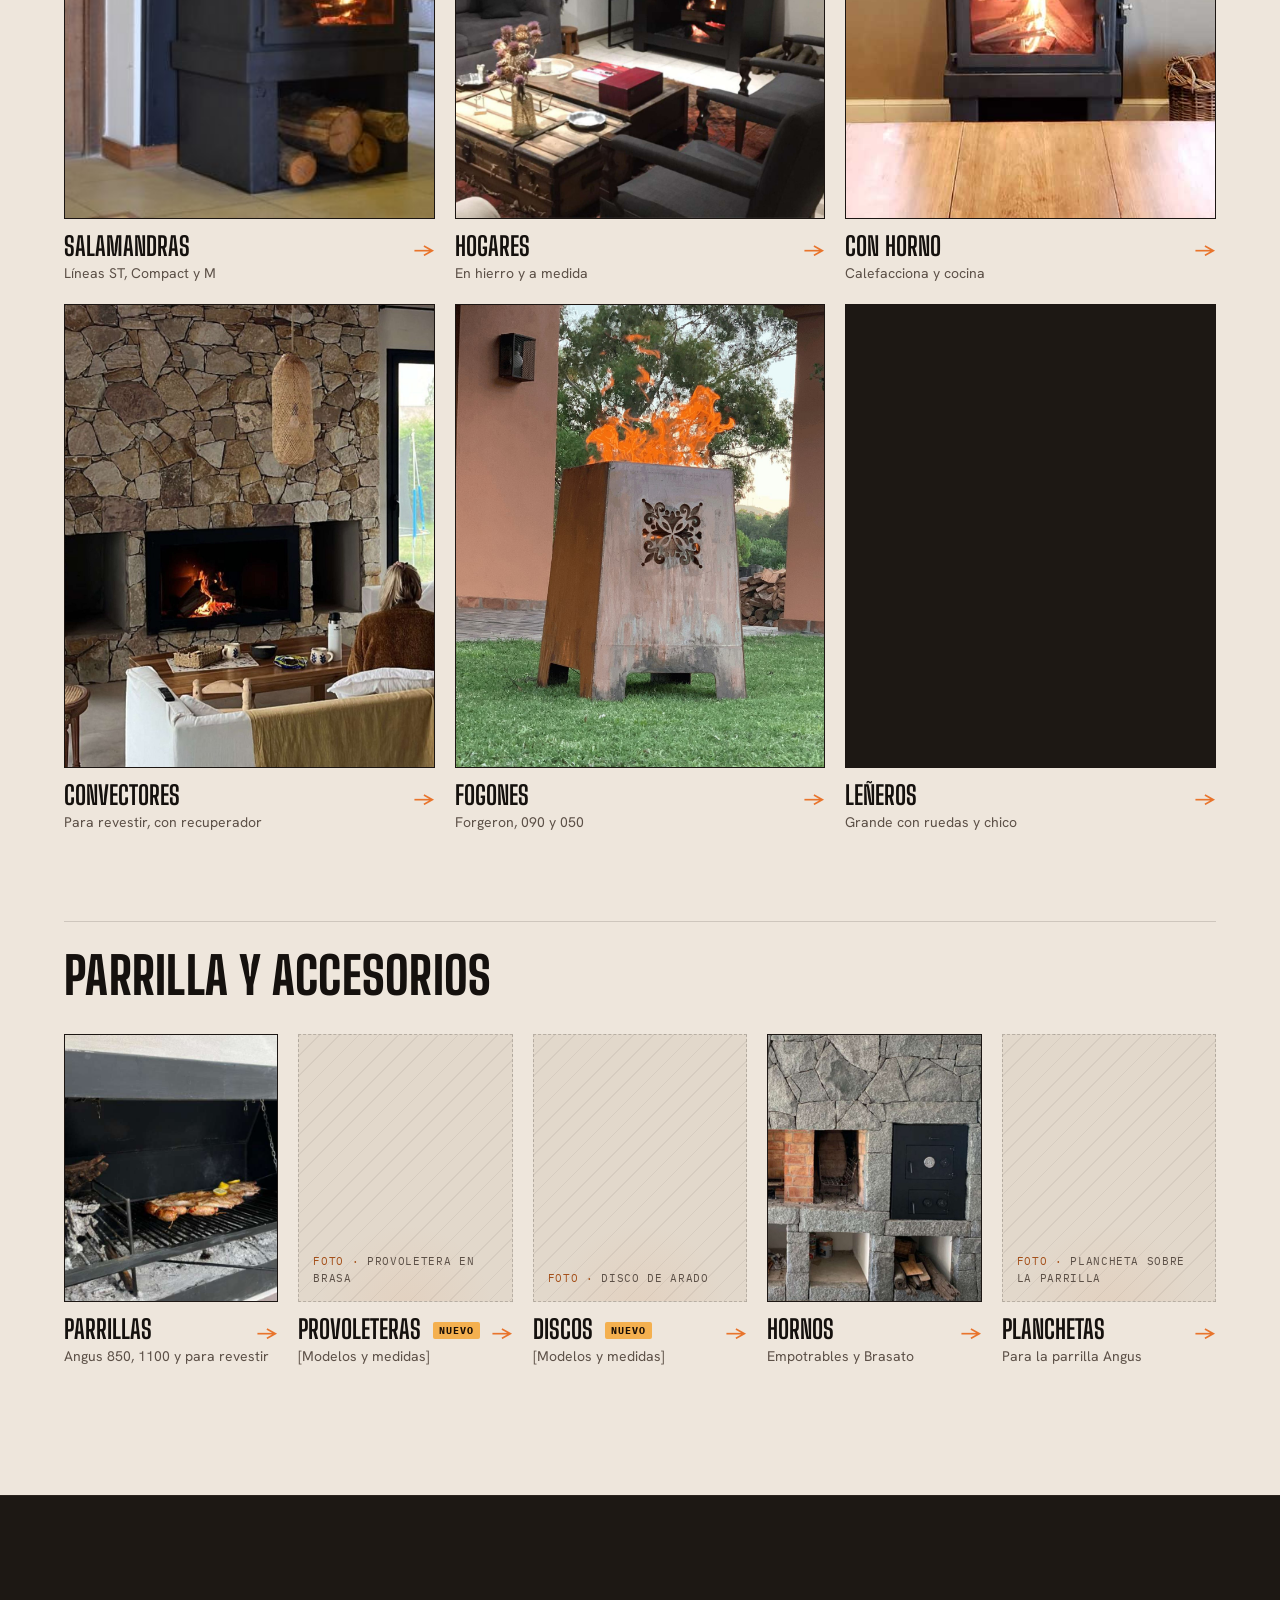
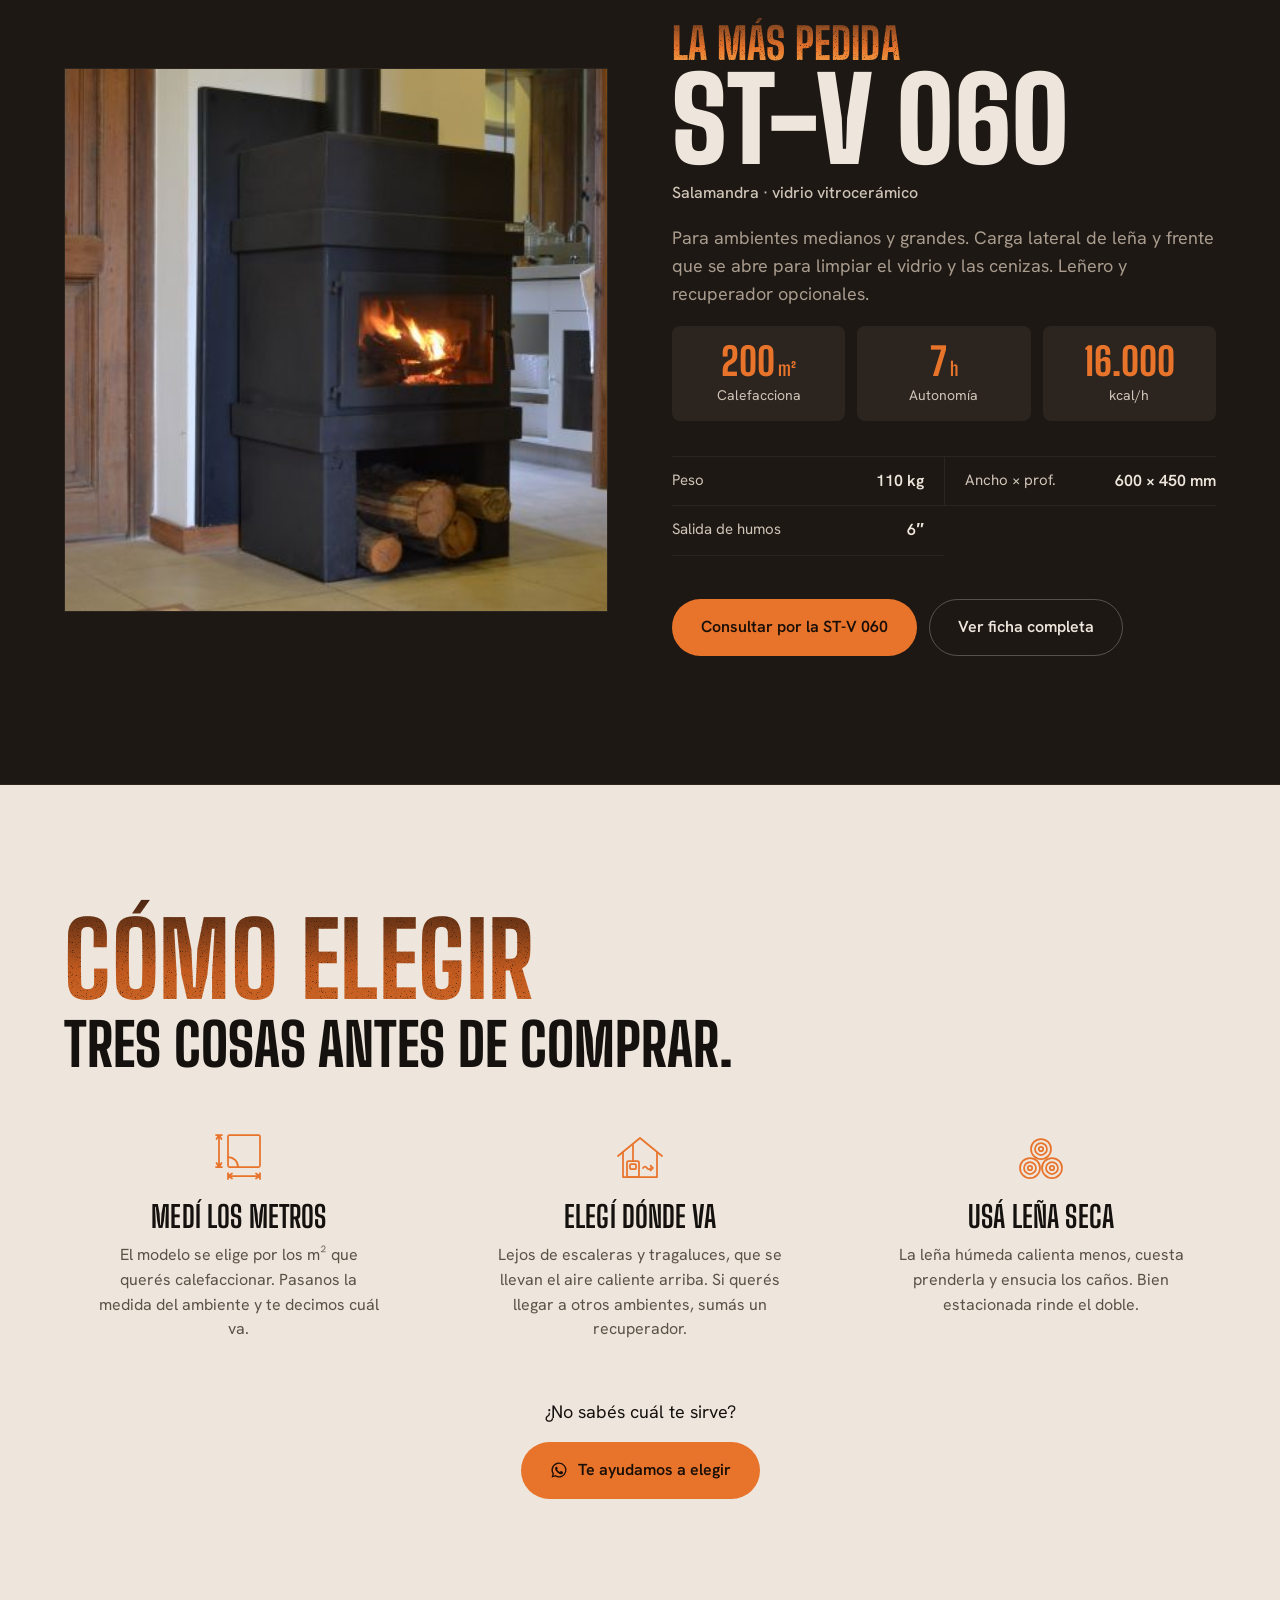
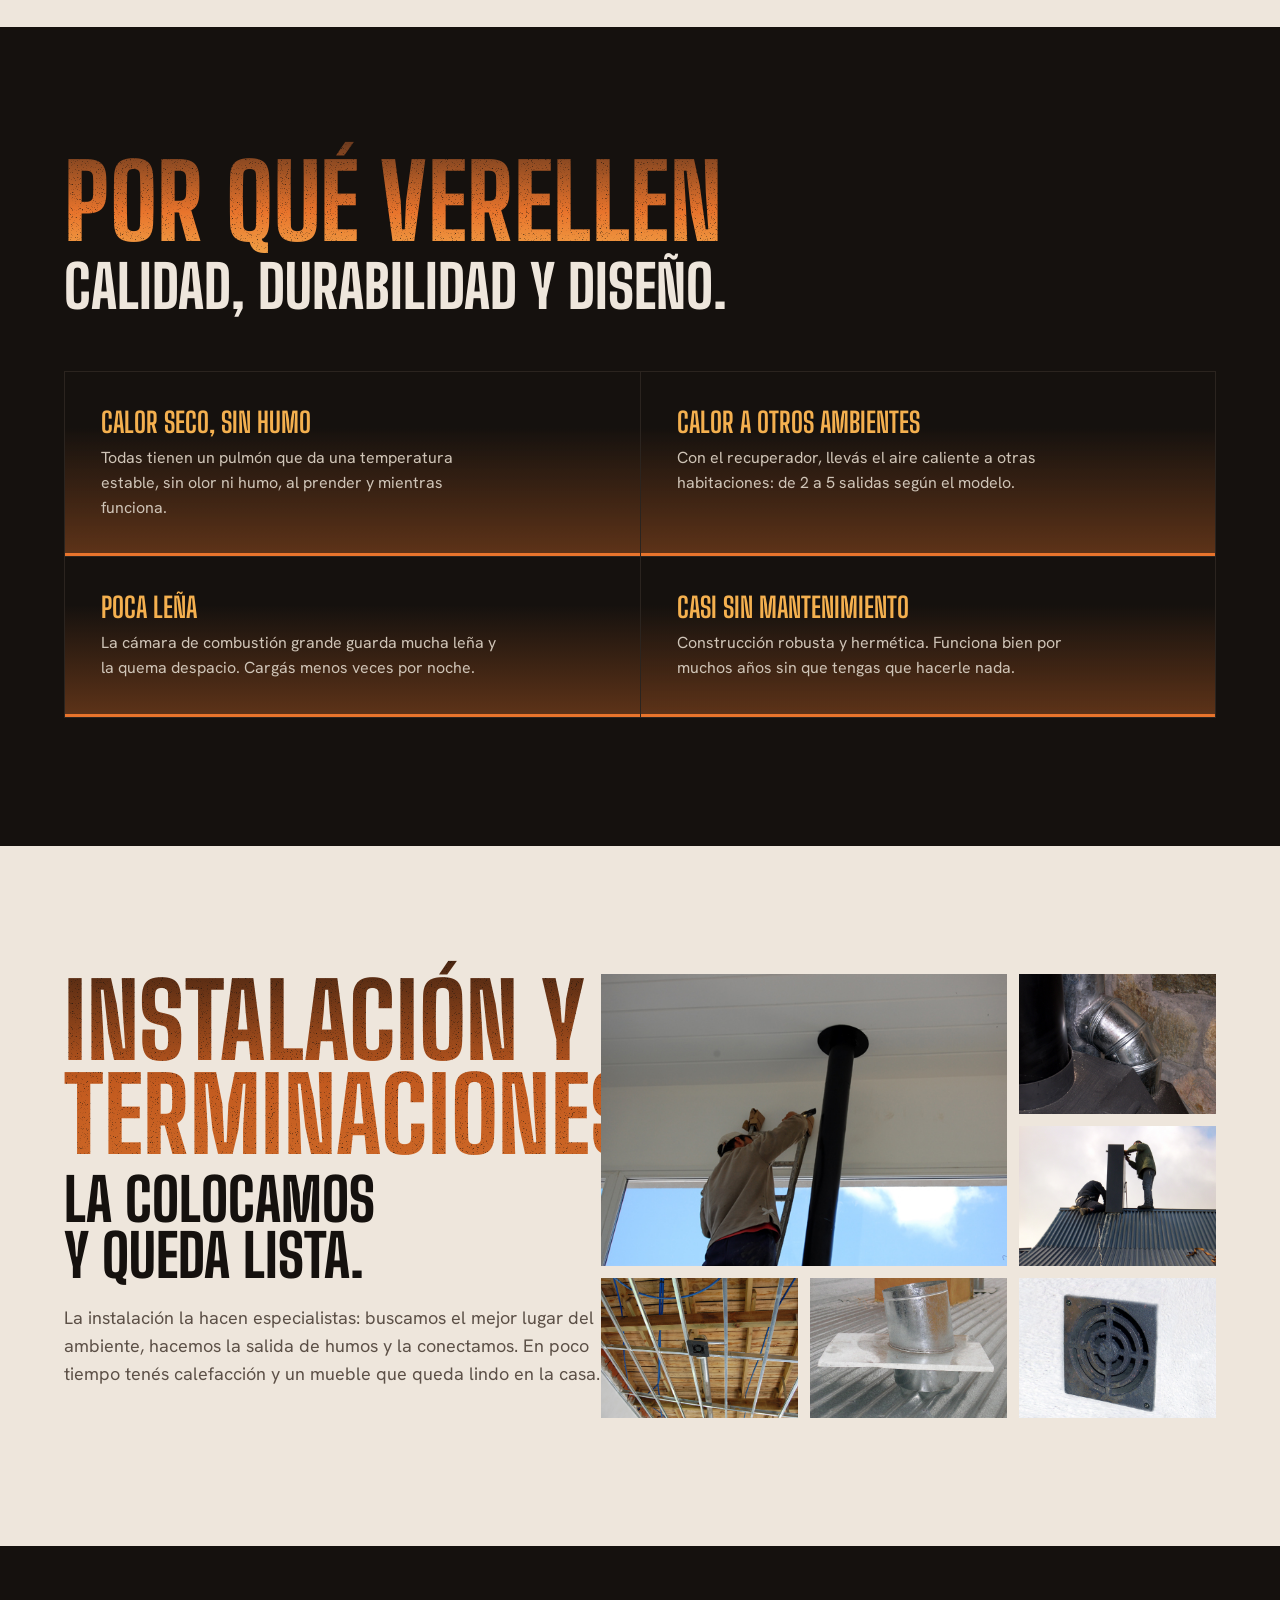
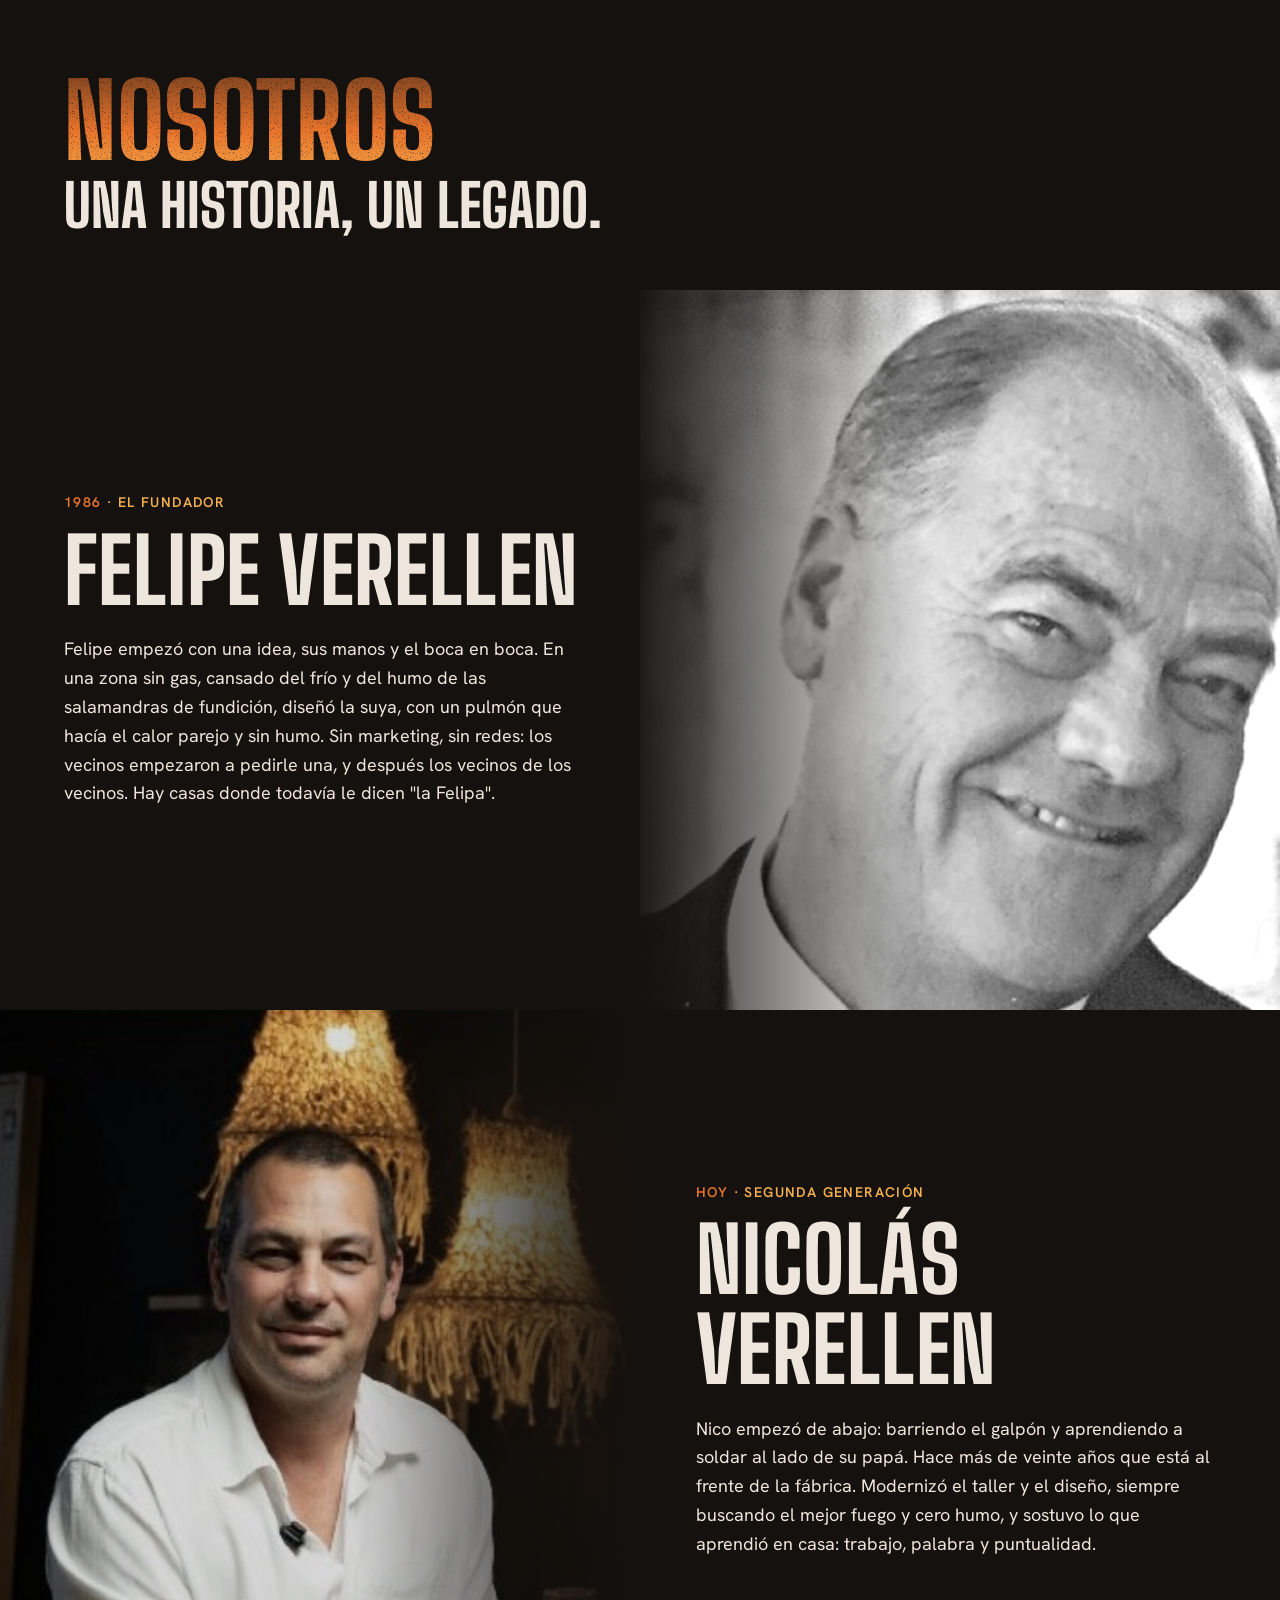
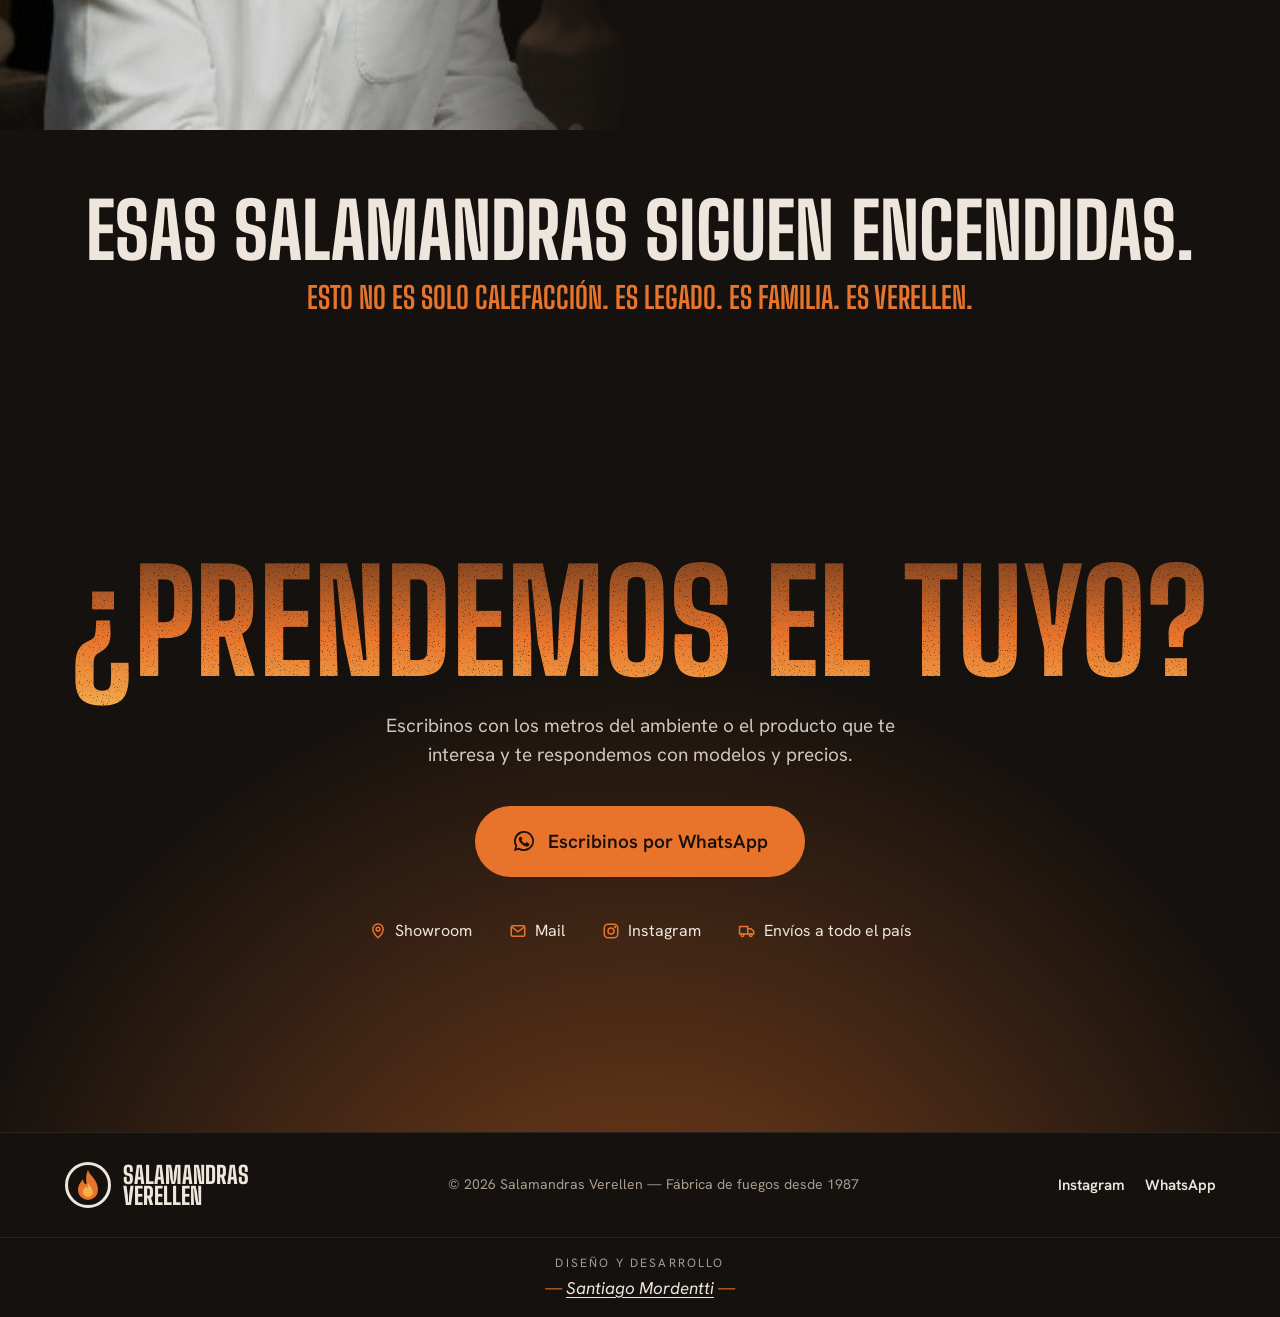
==== commit 2c867d98: "Cómo elegir: pasos con íconos dibujados y botón para pedir ayuda Saca los números y la línea de arri" ====
--- a/index.html
+++ b/index.html
@@ -132,9 +132,13 @@
         </div>
       </div>
       <div class="pasos rev">
-        <div class="paso"><h3>Medí los metros</h3><p>El modelo se elige por los m² que querés calefaccionar. Pasanos la medida del ambiente y te decimos cuál va.</p></div>
-        <div class="paso"><h3>Elegí dónde va</h3><p>Lejos de escaleras y tragaluces, que se llevan el aire caliente arriba. Si querés llegar a otros ambientes, sumás un recuperador.</p></div>
-        <div class="paso"><h3>Usá leña seca</h3><p>La leña húmeda calienta menos, cuesta prenderla y ensucia los caños. Bien estacionada rinde el doble.</p></div>
+        <div class="paso"><svg class="paso-icono" viewBox="0 0 56 56" fill="none" stroke="currentColor" stroke-width="1.75" stroke-linecap="round" stroke-linejoin="round" aria-hidden="true"><rect pathLength="1" x="17" y="6" width="32" height="32" rx="1.5"/><path pathLength="1" d="M17 28a10 10 0 0 1 10 10"/><path pathLength="1" d="M17 47h32M17 44v6M49 44v6M21 44.5 17 47l4 2.5M45 44.5l4 2.5-4 2.5"/><path pathLength="1" d="M8 6v32M5 6h6M5 38h6M5.5 10 8 6l2.5 4M5.5 34 8 38l2.5-4"/></svg><h3>Medí los metros</h3><p>El modelo se elige por los m² que querés calefaccionar. Pasanos la medida del ambiente y te decimos cuál va.</p></div>
+        <div class="paso"><svg class="paso-icono" viewBox="0 0 56 56" fill="none" stroke="currentColor" stroke-width="1.75" stroke-linecap="round" stroke-linejoin="round" aria-hidden="true"><path pathLength="1" d="M6 27 28 9l22 18"/><path pathLength="1" d="M11 23v25h34V23"/><rect pathLength="1" x="15" y="32" width="12" height="16" rx="1.5"/><rect pathLength="1" x="18" y="35" width="6" height="5" rx="1"/><path pathLength="1" d="M21 32V16"/><path pathLength="1" d="M31 39c1.3-1.8 2.7-1.8 4 0s2.7 1.8 4 0"/><path pathLength="1" d="M38.6 36.6 41 39l-2.4 2.4"/></svg><h3>Elegí dónde va</h3><p>Lejos de escaleras y tragaluces, que se llevan el aire caliente arriba. Si querés llegar a otros ambientes, sumás un recuperador.</p></div>
+        <div class="paso"><svg class="paso-icono" viewBox="0 0 56 56" fill="none" stroke="currentColor" stroke-width="1.75" stroke-linecap="round" stroke-linejoin="round" aria-hidden="true"><circle pathLength="1" cx="17" cy="39" r="10"/><circle pathLength="1" cx="17" cy="39" r="6"/><circle pathLength="1" cx="17" cy="39" r="2.2"/><circle pathLength="1" cx="39" cy="39" r="10"/><circle pathLength="1" cx="39" cy="39" r="6"/><circle pathLength="1" cx="39" cy="39" r="2.2"/><circle pathLength="1" cx="28" cy="20" r="10"/><circle pathLength="1" cx="28" cy="20" r="6"/><circle pathLength="1" cx="28" cy="20" r="2.2"/></svg><h3>Usá leña seca</h3><p>La leña húmeda calienta menos, cuesta prenderla y ensucia los caños. Bien estacionada rinde el doble.</p></div>
+      </div>
+      <div class="elegir-cta rev">
+        <p>¿No sabés cuál te sirve?</p>
+        <a class="btn btn-fuego" href="https://wa.me/5492494595007?text=Hola%21%20Quiero%20ayuda%20para%20elegir%20una%20salamandra.%20El%20ambiente%20tiene%20___%20m%C2%B2." target="_blank" rel="noopener"><svg viewBox="0 0 24 24" fill="currentColor" aria-hidden="true"><path d="M12 2a10 10 0 0 0-8.6 15.1L2 22l5-1.3A10 10 0 1 0 12 2Zm0 18.2a8.2 8.2 0 0 1-4.2-1.2l-.3-.2-3 .8.8-2.9-.2-.3A8.2 8.2 0 1 1 12 20.2Zm4.5-6.1c-.2-.1-1.5-.7-1.7-.8-.2-.1-.4-.1-.6.1l-.8 1c-.1.2-.3.2-.5.1a6.7 6.7 0 0 1-3.3-2.9c-.3-.4.2-.4.7-1.3.1-.2 0-.3 0-.4l-.8-1.8c-.2-.5-.4-.4-.6-.4h-.5a1 1 0 0 0-.7.3 3 3 0 0 0-.9 2.2 5.2 5.2 0 0 0 1.1 2.7 11.8 11.8 0 0 0 4.5 4c1.7.7 2.3.8 3.2.6.5-.1 1.5-.6 1.7-1.2.2-.6.2-1.1.2-1.2-.1-.1-.3-.2-.5-.3Z"/></svg>Te ayudamos a elegir</a>
       </div>
     </div>
   </section>
@@ -310,6 +314,13 @@
     paneles.forEach(function(p){ioP.observe(p)});
   } else { paneles.forEach(function(p){p.classList.add('visto')}); }
 
+  // Cómo elegir: los íconos se dibujan al entrar en pantalla, una sola vez
+  var pasos=document.querySelector('.pasos');
+  if(pasos){
+    if(hayIO){var ioPasos=new IntersectionObserver(function(es){if(es[0].isIntersecting){pasos.classList.add('dibujado');ioPasos.disconnect();}},{threshold:.3});ioPasos.observe(pasos);}
+    else pasos.classList.add('dibujado');
+  }
+
   // Mail de Contacto: lo copia y avisa; sin permiso de portapapeles sigue el link mailto
   var aviso=document.querySelector('.aviso'), espera;
   document.querySelectorAll('[data-copiar]').forEach(function(a){
--- a/assets/styles.css
+++ b/assets/styles.css
@@ -195,13 +195,22 @@
 @media (max-width:480px){.specs{grid-template-columns:1fr}.specs div:nth-child(odd),.specs div:nth-child(even){padding-inline:0;border-left:0}}
 
 /* Pasos para elegir */
-.pasos{display:grid;grid-template-columns:repeat(3,minmax(0,1fr));gap:0;counter-reset:paso}
-.paso{padding:28px 28px 8px 0;display:grid;gap:12px;align-content:start;border-top:2px solid var(--linea,var(--hierro));position:relative}
-.paso+.paso{padding-left:28px}
-.paso::before{counter-increment:paso;content:"0" counter(paso);font-family:var(--mono);font-size:13px;color:var(--brasa)}
-.paso:first-child{border-top-color:var(--brasa)}
-.paso p{color:var(--texto-2,var(--humo));font-size:16px}
-@media (max-width:820px){.pasos{grid-template-columns:1fr}.paso+.paso{padding-left:0}}
+.pasos{display:grid;grid-template-columns:repeat(3,minmax(0,1fr));gap:clamp(32px,4vw,64px)}
+.paso{display:grid;justify-items:center;align-content:start;text-align:center}
+.paso-icono{width:56px;height:56px;margin-bottom:16px;color:var(--brasa)}
+.paso h3{margin-bottom:12px}
+.paso p{max-width:32ch;color:var(--texto-2,var(--humo));font-size:16px}
+/* Íconos que se dibujan al entrar en pantalla (cada trazo mide 1 por pathLength), uno detrás del otro */
+@media (prefers-reduced-motion:no-preference){
+  .js .paso-icono *{stroke-dasharray:1 2;stroke-dashoffset:1;opacity:0;transition:stroke-dashoffset 1s ease-out,opacity .2s ease-out}
+  .js .dibujado .paso-icono *{stroke-dashoffset:0;opacity:1}
+  .js .dibujado .paso:nth-child(2) .paso-icono *{transition-delay:.15s}
+  .js .dibujado .paso:nth-child(3) .paso-icono *{transition-delay:.3s}
+}
+.elegir-cta{display:grid;justify-items:center;gap:16px;margin-top:56px;text-align:center}
+.elegir-cta p{font-size:18px;color:var(--carbon)}
+@media (max-width:820px){.pasos{grid-template-columns:1fr;gap:40px}}
+@media (max-width:600px){.elegir-cta .btn{width:100%;justify-content:center}}
 
 /* Por qué */
 .porque{display:grid;grid-template-columns:repeat(2,minmax(0,1fr));gap:1px;background:var(--hierro);border:1px solid var(--hierro)}
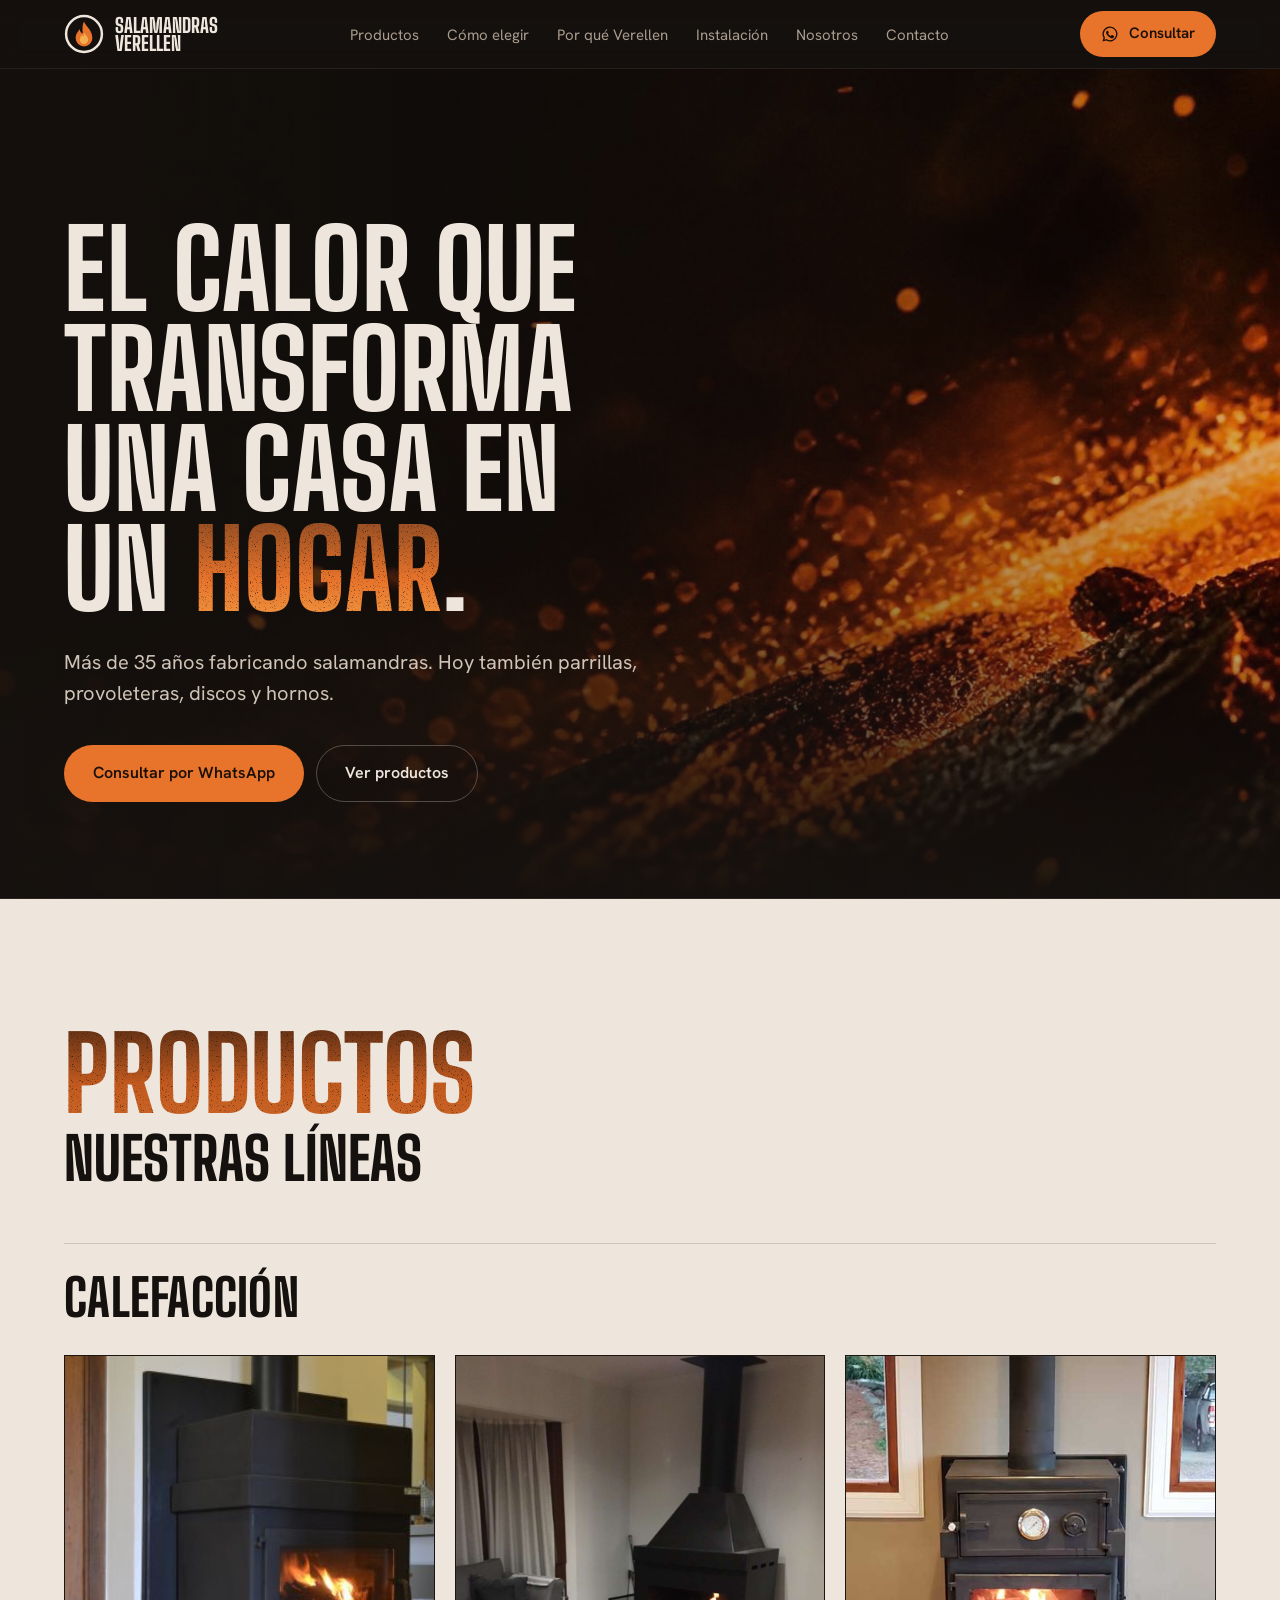
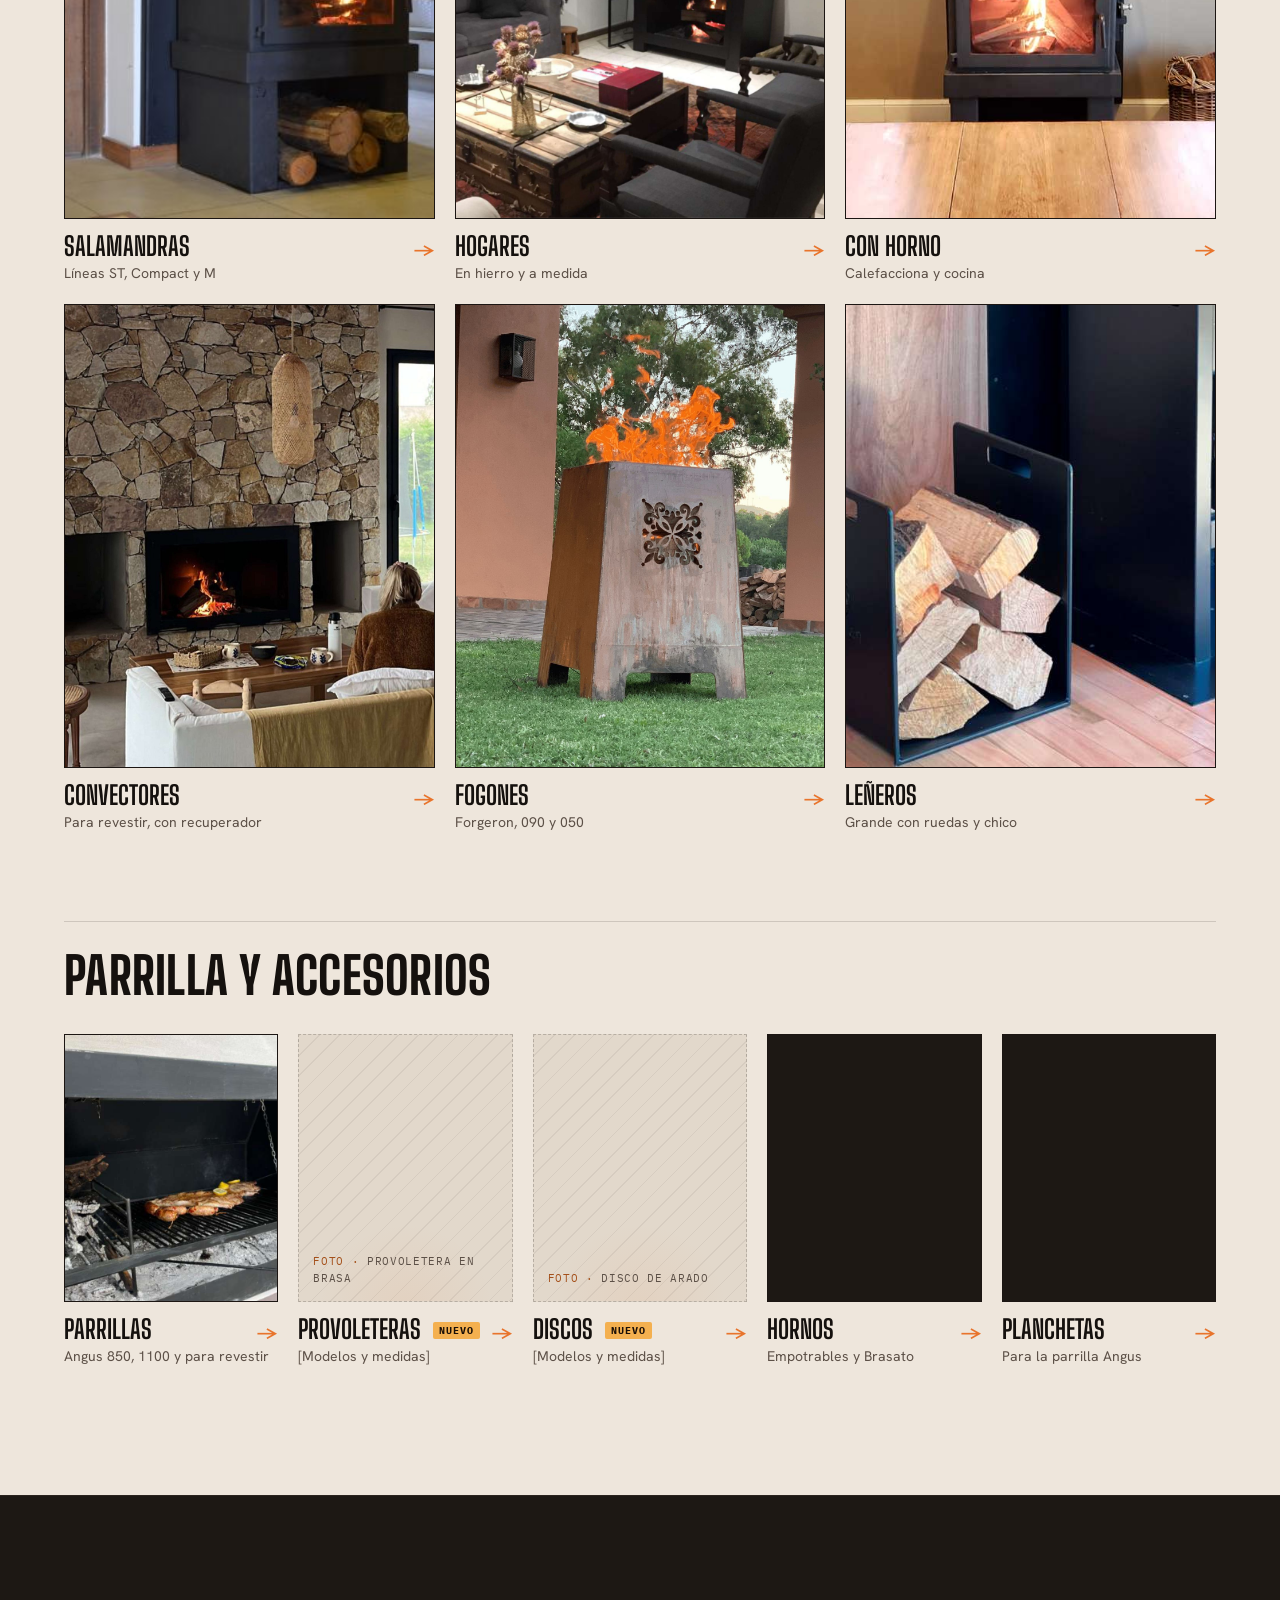
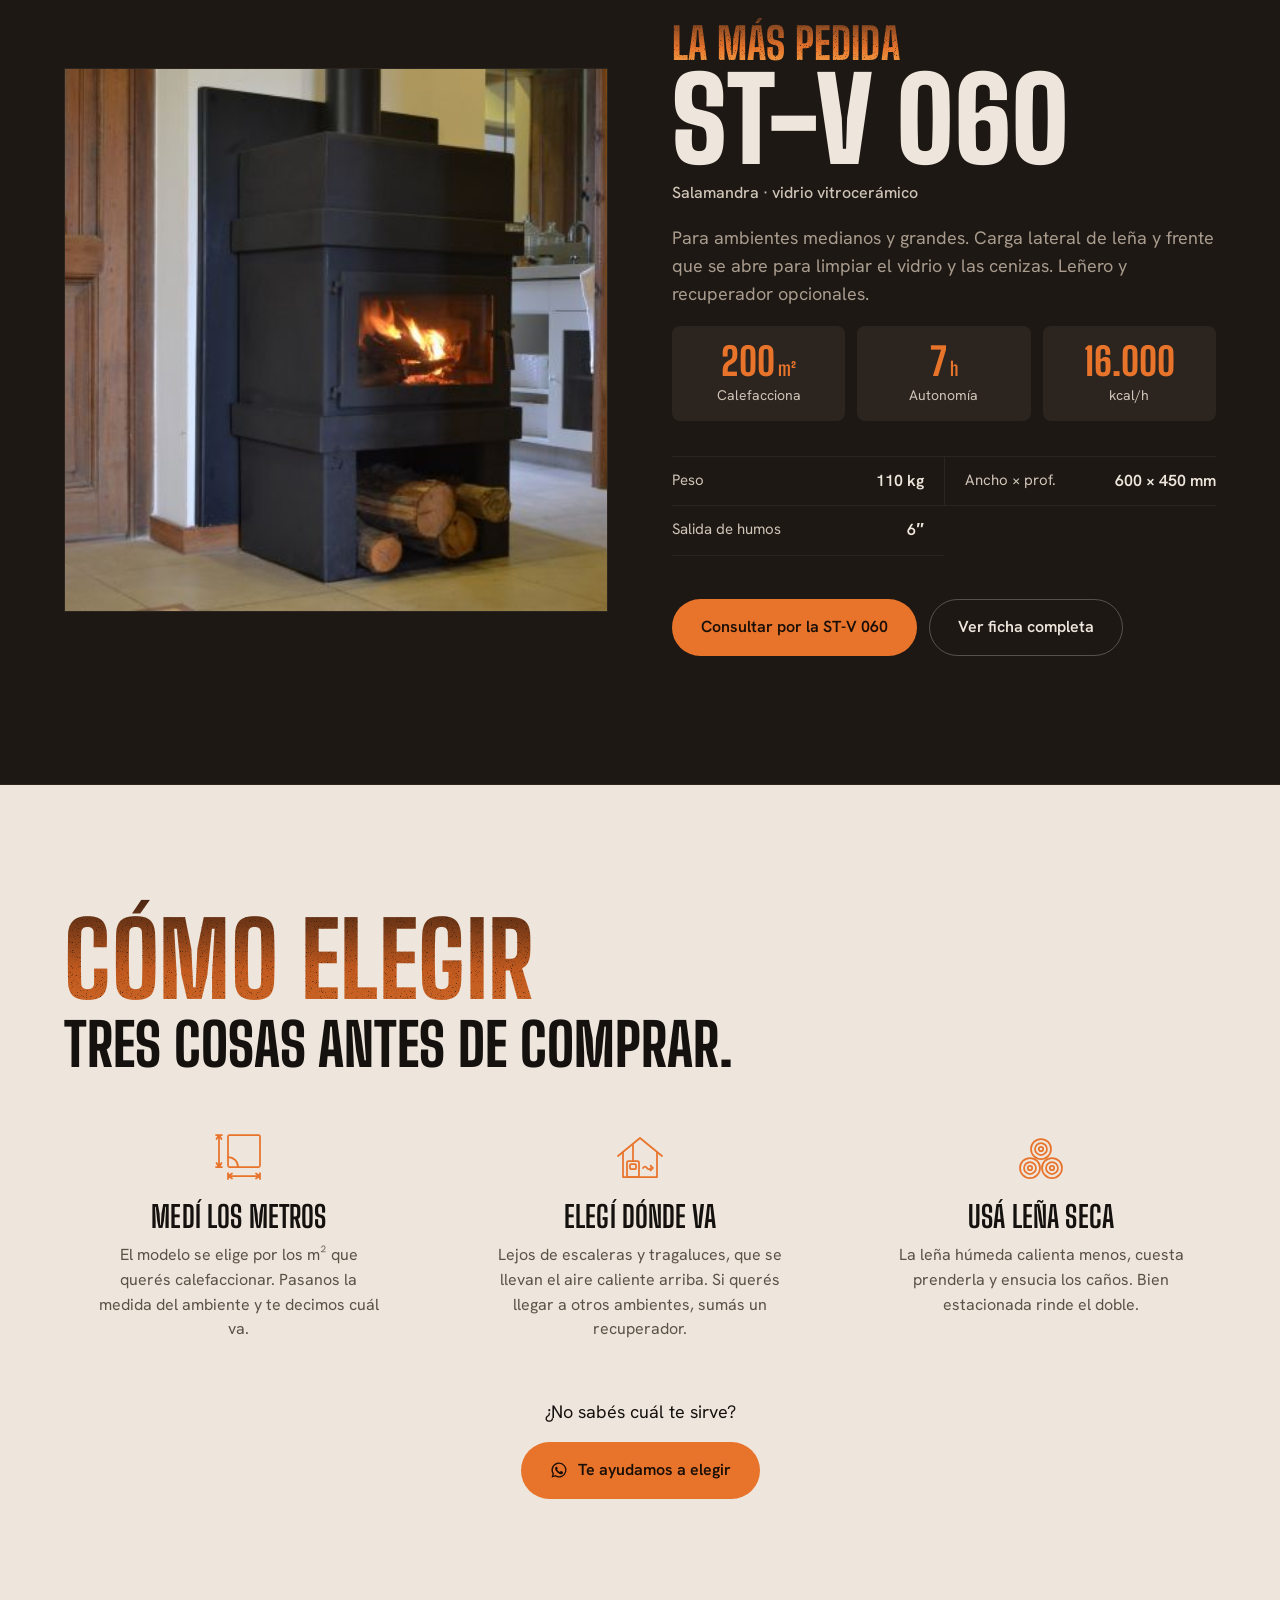
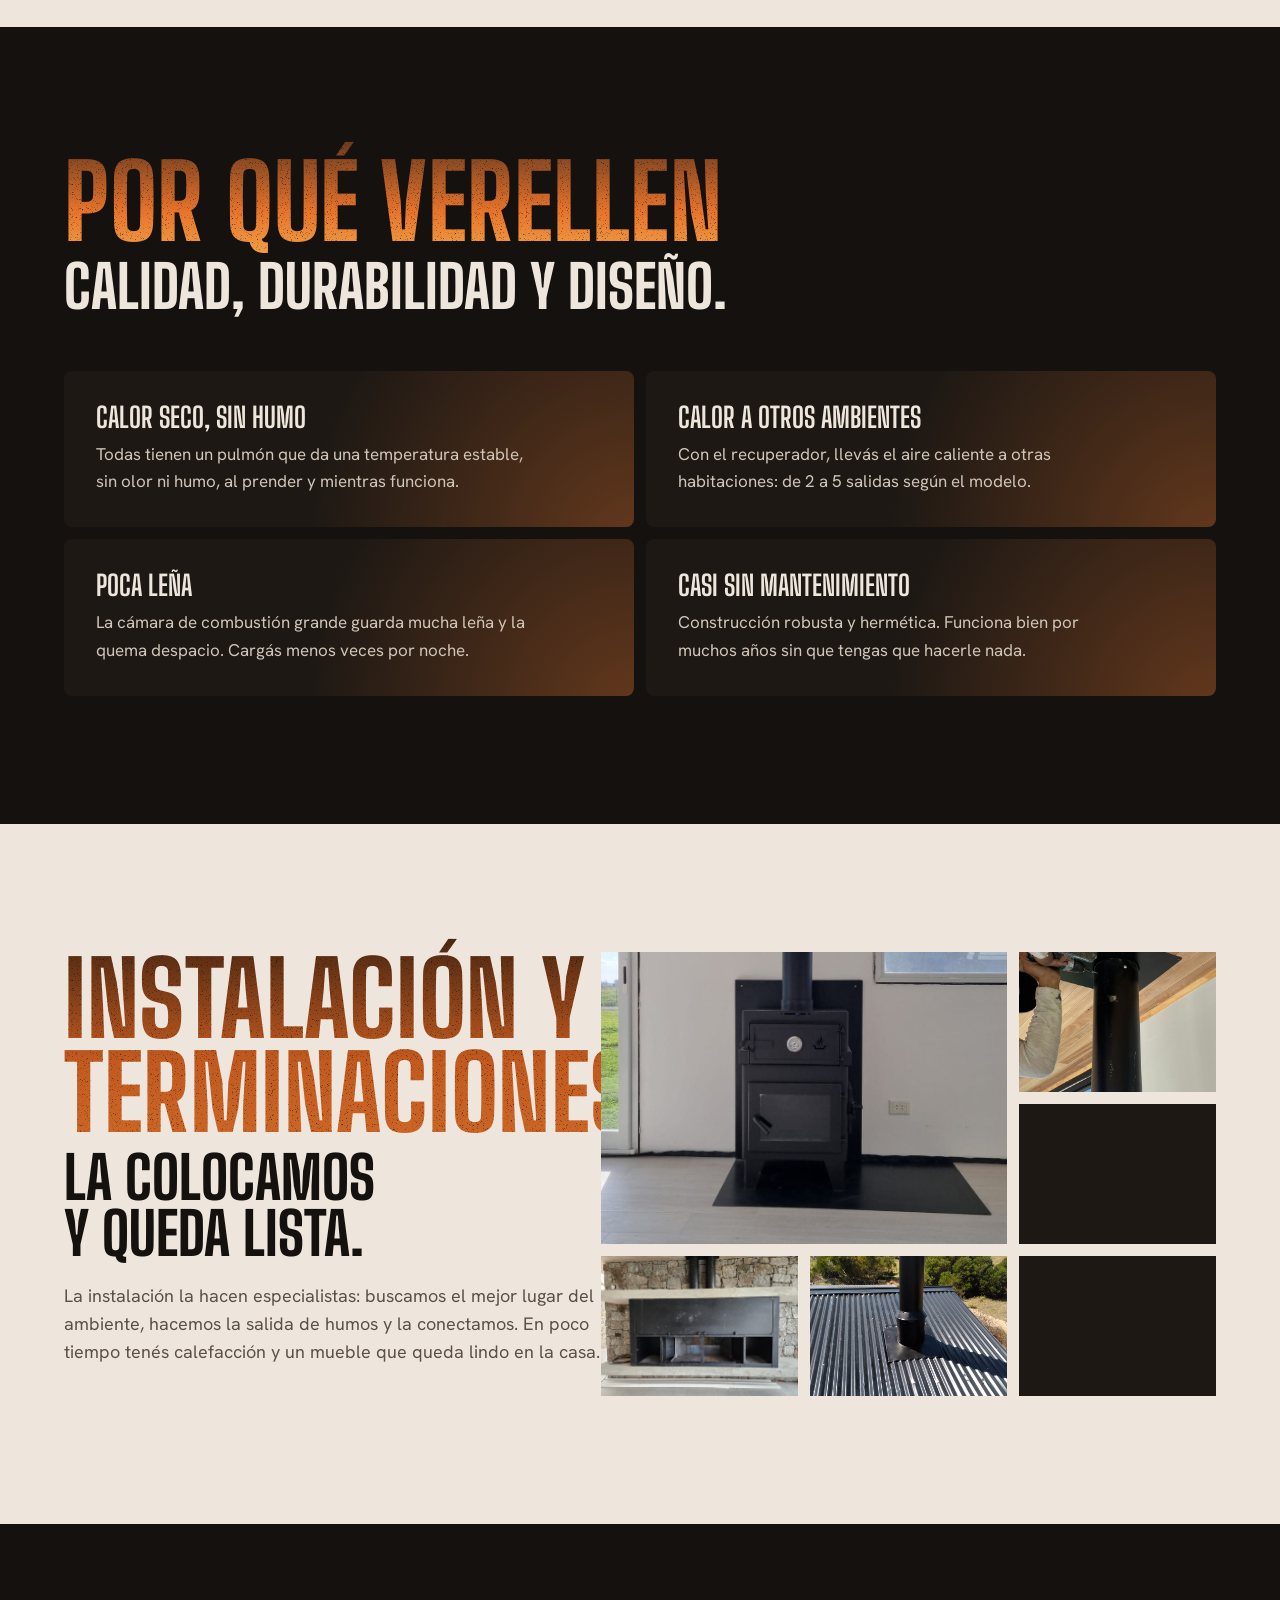
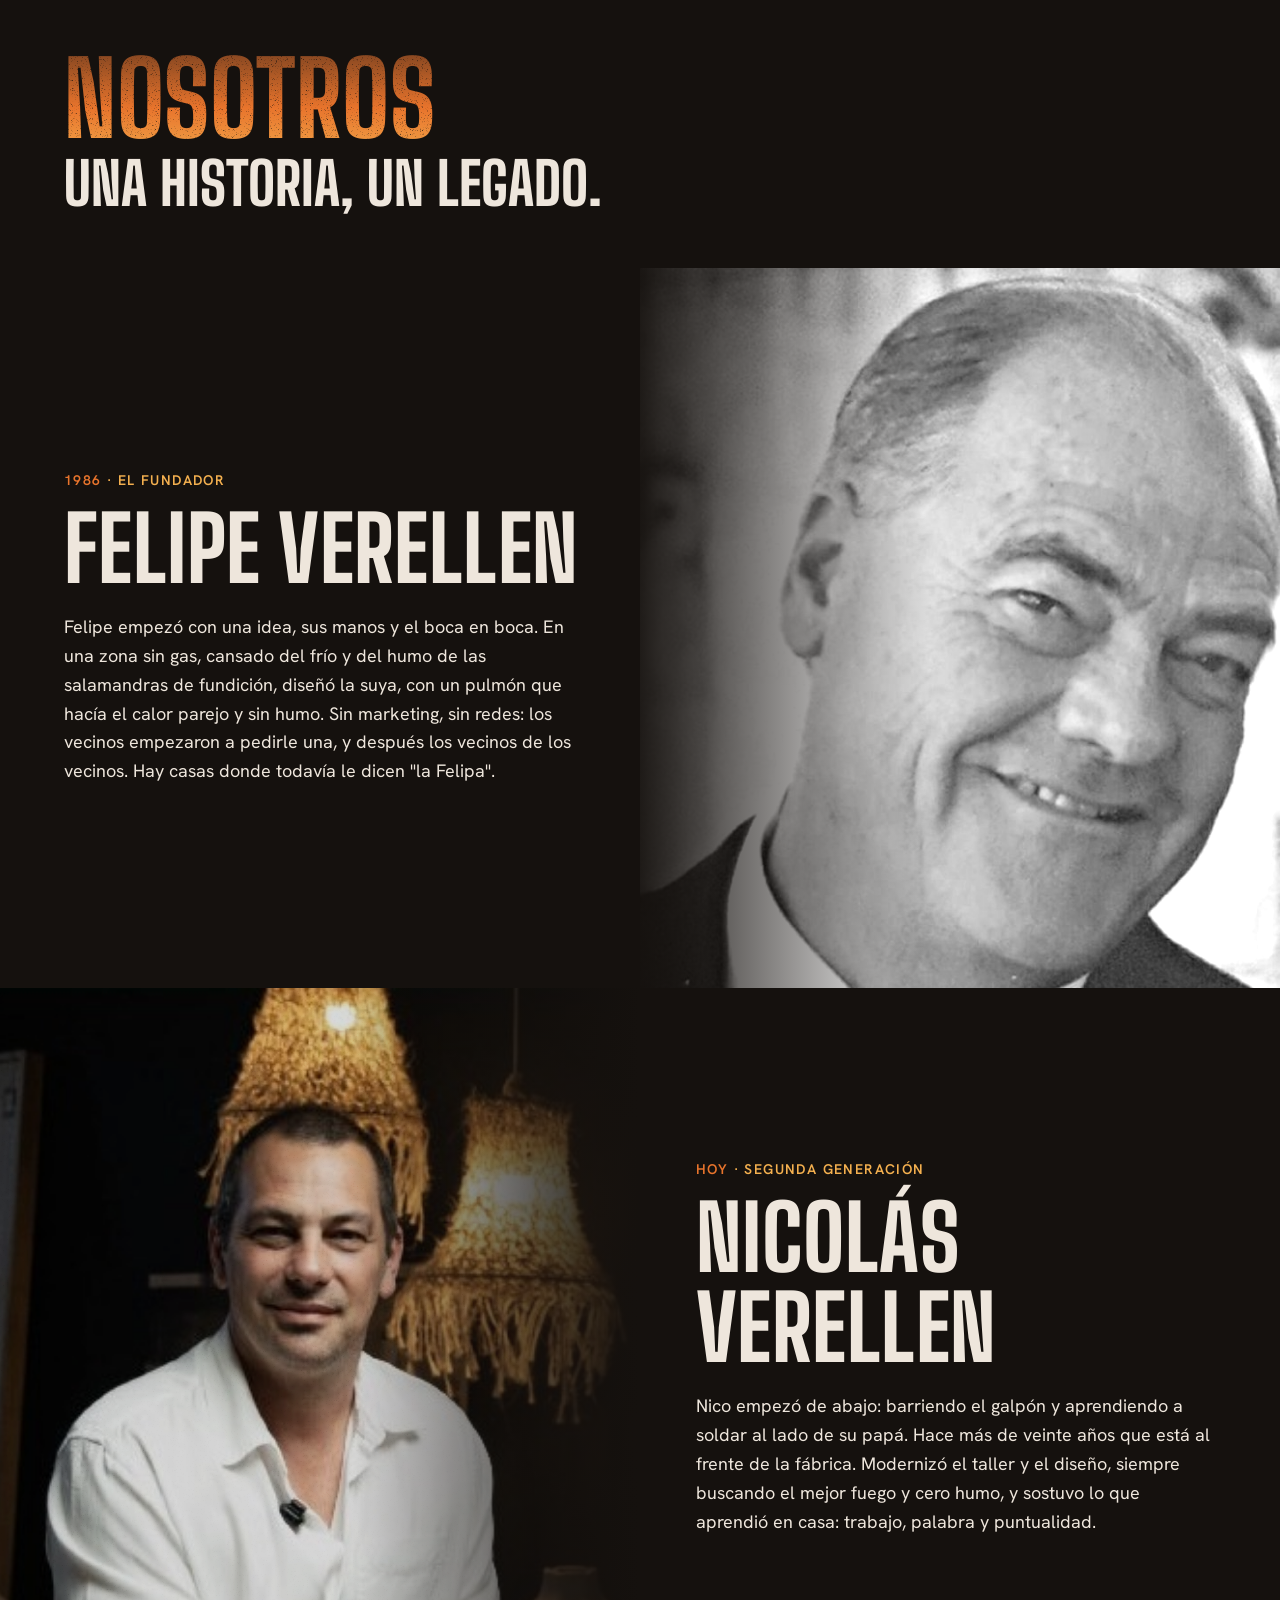
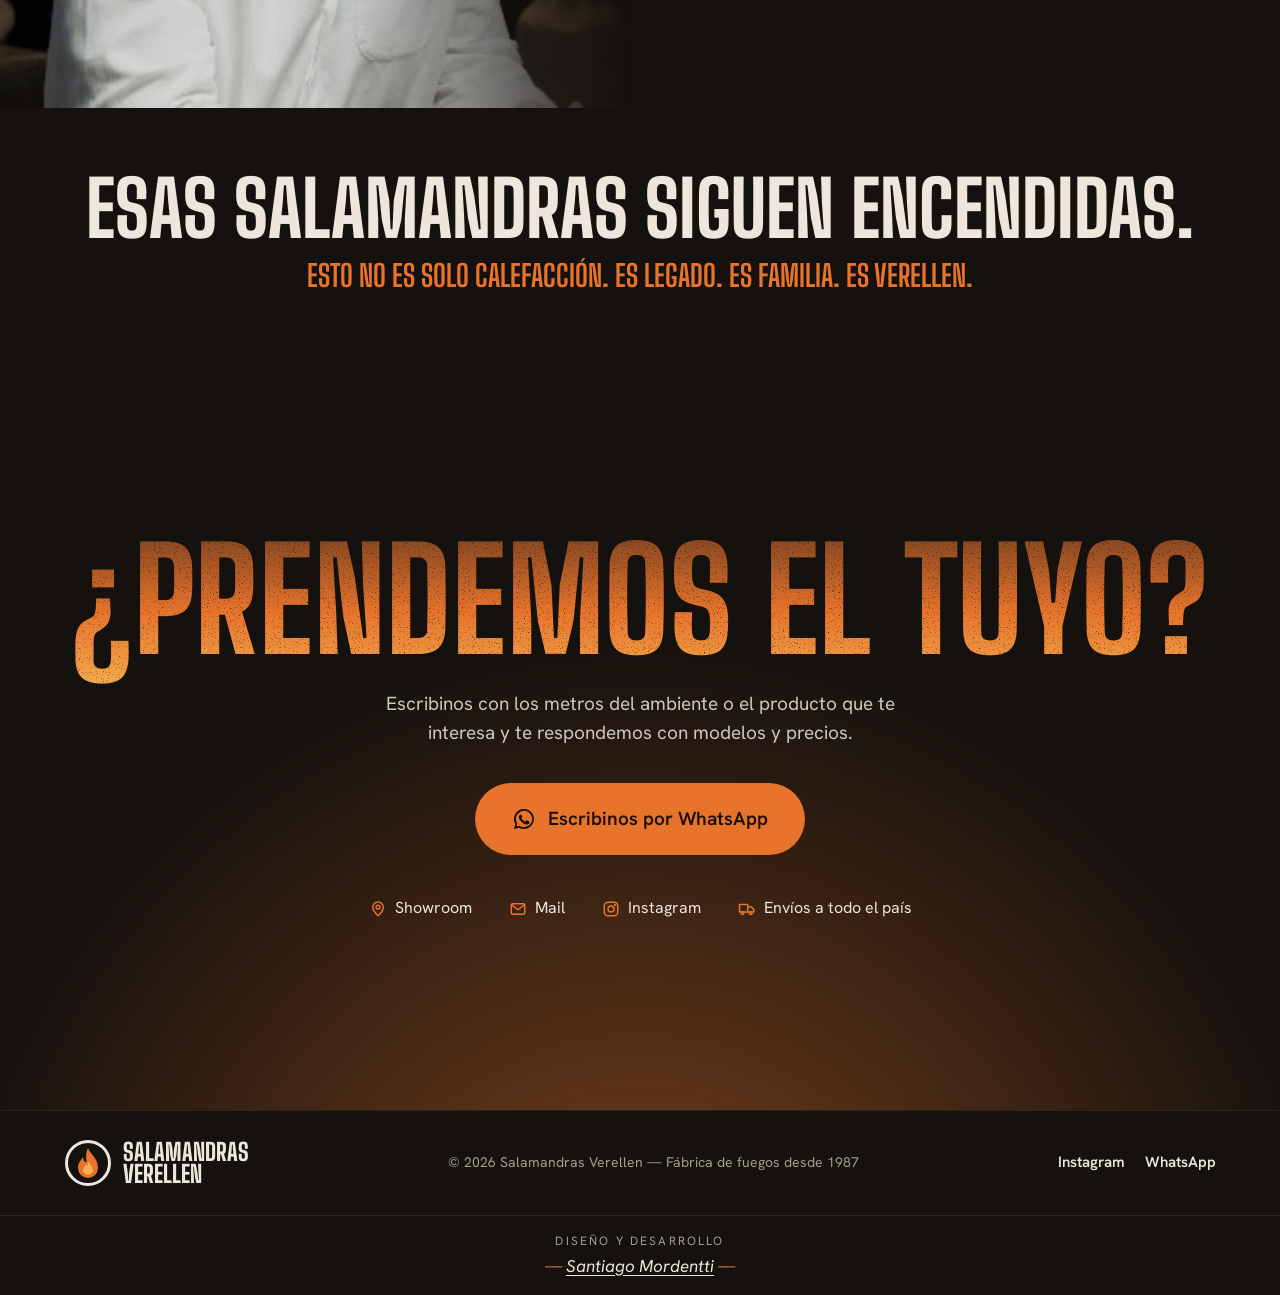
==== commit d5a96032: "Planchetas con foto, galería de instalación con obras reales y SH-V 090 sin logo de principal Co-Aut" ====
--- a/index.html
+++ b/index.html
@@ -88,7 +88,7 @@
             <a class="cat" href="/productos/provoleteras"><div class="foto"><small>Provoletera en brasa</small></div><div class="cat-txt"><b><span>Provoleteras <span class="nuevo">NUEVO</span></span> <i>→</i></b><span>[Modelos y medidas]</span></div></a>
             <a class="cat" href="/productos/discos"><div class="foto"><small>Disco de arado</small></div><div class="cat-txt"><b><span>Discos <span class="nuevo">NUEVO</span></span> <i>→</i></b><span>[Modelos y medidas]</span></div></a>
             <a class="cat" href="/productos/hornos"><div class="media media-alta"><img src="assets/productos/horno-empotrable-puerta-ciega/foto-5.jpg" alt="Horno empotrable de puerta ciega en una pared de piedra, junto a un hogar de ladrillo" style="object-position:82% 50%" loading="lazy" decoding="async"></div><div class="cat-txt"><b>Hornos <i>→</i></b><span>Empotrables y Brasato</span></div></a>
-            <a class="cat" href="/productos/planchetas"><div class="foto"><small>Plancheta sobre la parrilla</small></div><div class="cat-txt"><b>Planchetas <i>→</i></b><span>Para la parrilla Angus</span></div></a>
+            <a class="cat" href="/productos/planchetas"><div class="media media-alta"><img src="assets/extra/plancha-horno-1.jpg" alt="Plancheta Verellen de chapa negra enlozada, con el logo grabado en el frente" style="object-position:50% 60%" loading="lazy" decoding="async"></div><div class="cat-txt"><b>Planchetas <i>→</i></b><span>Para la parrilla Angus</span></div></a>
           </div>
         </div>
       </div>
@@ -170,12 +170,12 @@
         <p class="lead">La instalación la hacen especialistas: buscamos el mejor lugar del ambiente, hacemos la salida de humos y la conectamos. En poco tiempo tenés calefacción y un mueble que queda lindo en la casa.</p>
       </div>
       <div class="galeria rev">
-        <div class="galeria-foto"><img src="assets/terminaciones/terminacion_3.jpg" alt="Instalador sobre una escalera colocando el caño negro de salida de humos hasta el techo de un ambiente" loading="lazy" decoding="async"></div>
-        <div class="galeria-foto"><img src="assets/terminaciones/terminacion_2.jpg" alt="Conexión del caño de salida de humos y del recuperador sobre una salamandra, frente a una pared de piedra" loading="lazy" decoding="async"></div>
-        <div class="galeria-foto"><img src="assets/terminaciones/terminacion_4.jpg" alt="Dos instaladores colocando la chimenea sobre un techo de chapa" loading="lazy" decoding="async"></div>
-        <div class="galeria-foto"><img src="assets/terminaciones/terminacion_1.jpg" alt="Cielorraso en obra con la estructura metálica y la boca del recuperador de calor antes de cerrar" loading="lazy" decoding="async"></div>
-        <div class="galeria-foto"><img src="assets/terminaciones/terminacion_5.jpg" alt="Salida de chimenea galvanizada con su placa de base sobre un techo de chapa" loading="lazy" decoding="async"></div>
-        <div class="galeria-foto"><img src="assets/terminaciones/terminacion.jpg" alt="Rejilla de salida de aire caliente del recuperador, colocada en una pared blanca" loading="lazy" decoding="async"></div>
+        <div class="galeria-foto"><img src="assets/extra/instalacion-10.jpg" alt="Salamandra con horno ya instalada en un ambiente nuevo, con su chapa de piso y el caño negro hasta el techo" style="object-position:50% 72%" loading="lazy" decoding="async"></div>
+        <div class="galeria-foto"><img src="assets/extra/instalacion-7.jpg" alt="Instalador atornillando la tapa del caño de salida de humos en un cielorraso de madera" loading="lazy" decoding="async"></div>
+        <div class="galeria-foto"><img src="assets/extra/instalacion-5.jpg" alt="Tres albañiles en un andamio revistiendo en piedra la pared de un convector" loading="lazy" decoding="async"></div>
+        <div class="galeria-foto"><img src="assets/extra/instalacion-3.jpg" alt="Convector colocado frente a una pared de piedra, listo para revestir" loading="lazy" decoding="async"></div>
+        <div class="galeria-foto"><img src="assets/extra/instalacion-8.jpg" alt="Caño negro de chimenea saliendo por un techo de chapa, con su babeta" style="object-position:50% 40%" loading="lazy" decoding="async"></div>
+        <div class="galeria-foto"><img src="assets/extra/instalacion-2.jpg" alt="Hogar empotrado en una pared de ladrillo en obra, con los caños del recuperador de calor a los costados" style="object-position:50% 65%" loading="lazy" decoding="async"></div>
       </div>
     </div>
   </section>
--- a/assets/styles.css
+++ b/assets/styles.css
@@ -213,16 +213,16 @@
 @media (max-width:600px){.elegir-cta .btn{width:100%;justify-content:center}}
 
 /* Por qué */
-.porque{display:grid;grid-template-columns:repeat(2,minmax(0,1fr));gap:1px;background:var(--hierro);border:1px solid var(--hierro)}
-/* Cajas siempre "encendidas": resplandor naranja desde la base y línea de brasa abajo.
-   --resplandor se registra con @property para que el degradado pueda animarse al pasar el mouse */
-@property --resplandor{syntax:"<number>";inherits:false;initial-value:.35}
-.porque div{--resplandor:.35;background:linear-gradient(0deg,rgba(232,116,44,var(--resplandor)) 0%,var(--carbon) 70%),var(--carbon);box-shadow:inset 0 -3px 0 var(--brasa);padding:clamp(24px,3vw,36px);display:grid;gap:10px;align-content:start;transition:--resplandor .3s ease-out}
-.porque div:hover{--resplandor:.5}
-.porque b{font-family:var(--display);font-weight:700;font-size:28px;text-transform:uppercase;line-height:1;color:var(--ambar)}
-/* Más claro que --humo: sobre la parte naranja del degradado el humo no llegaba a 4.5:1 */
-.porque p{color:#CFC4B7;font-size:16px;max-width:44ch}
-@media (max-width:700px){.porque{grid-template-columns:1fr}}
+.porque{display:grid;grid-template-columns:repeat(2,minmax(0,1fr));gap:12px}
+/* Cajas con resplandor en la esquina inferior derecha. --brillo y --radio se registran con @property
+   para que el degradado pueda animarse al pasar el mouse */
+@property --brillo{syntax:"<number>";inherits:false;initial-value:.35}
+@property --radio{syntax:"<percentage>";inherits:false;initial-value:55%}
+.porque div{--brillo:.35;--radio:55%;background:radial-gradient(circle at 100% 110%,rgba(232,116,44,var(--brillo)),transparent var(--radio)),var(--hollin);border-radius:8px;padding:32px;display:grid;gap:10px;align-content:start;transition:--brillo .4s ease-out,--radio .4s ease-out}
+.porque div:hover{--brillo:.5;--radio:70%}
+.porque b{font-family:var(--display);font-weight:700;font-size:28px;text-transform:uppercase;line-height:1;color:var(--ceniza)}
+.porque p{color:#CFC4B7;font-size:17px;line-height:1.6;max-width:44ch}
+@media (max-width:700px){.porque{grid-template-columns:1fr}.porque div{padding:24px}}
 
 /* Instalación */
 .insta{display:grid;grid-template-columns:minmax(0,1fr) minmax(0,1.3fr);gap:clamp(32px,5vw,72px);align-items:start}
@@ -380,6 +380,8 @@
 
 /* Próximamente */
 .proximo{display:grid;gap:22px;justify-items:start;max-width:56ch}
+.proximo-fotos{display:grid;grid-template-columns:repeat(2,minmax(0,1fr));gap:12px;width:100%}
+.proximo-fotos .media{aspect-ratio:4/5}
 
 /* Ficha de producto */
 .producto{display:grid;grid-template-columns:minmax(0,1fr) minmax(0,1fr);gap:clamp(32px,5vw,72px);align-items:start}
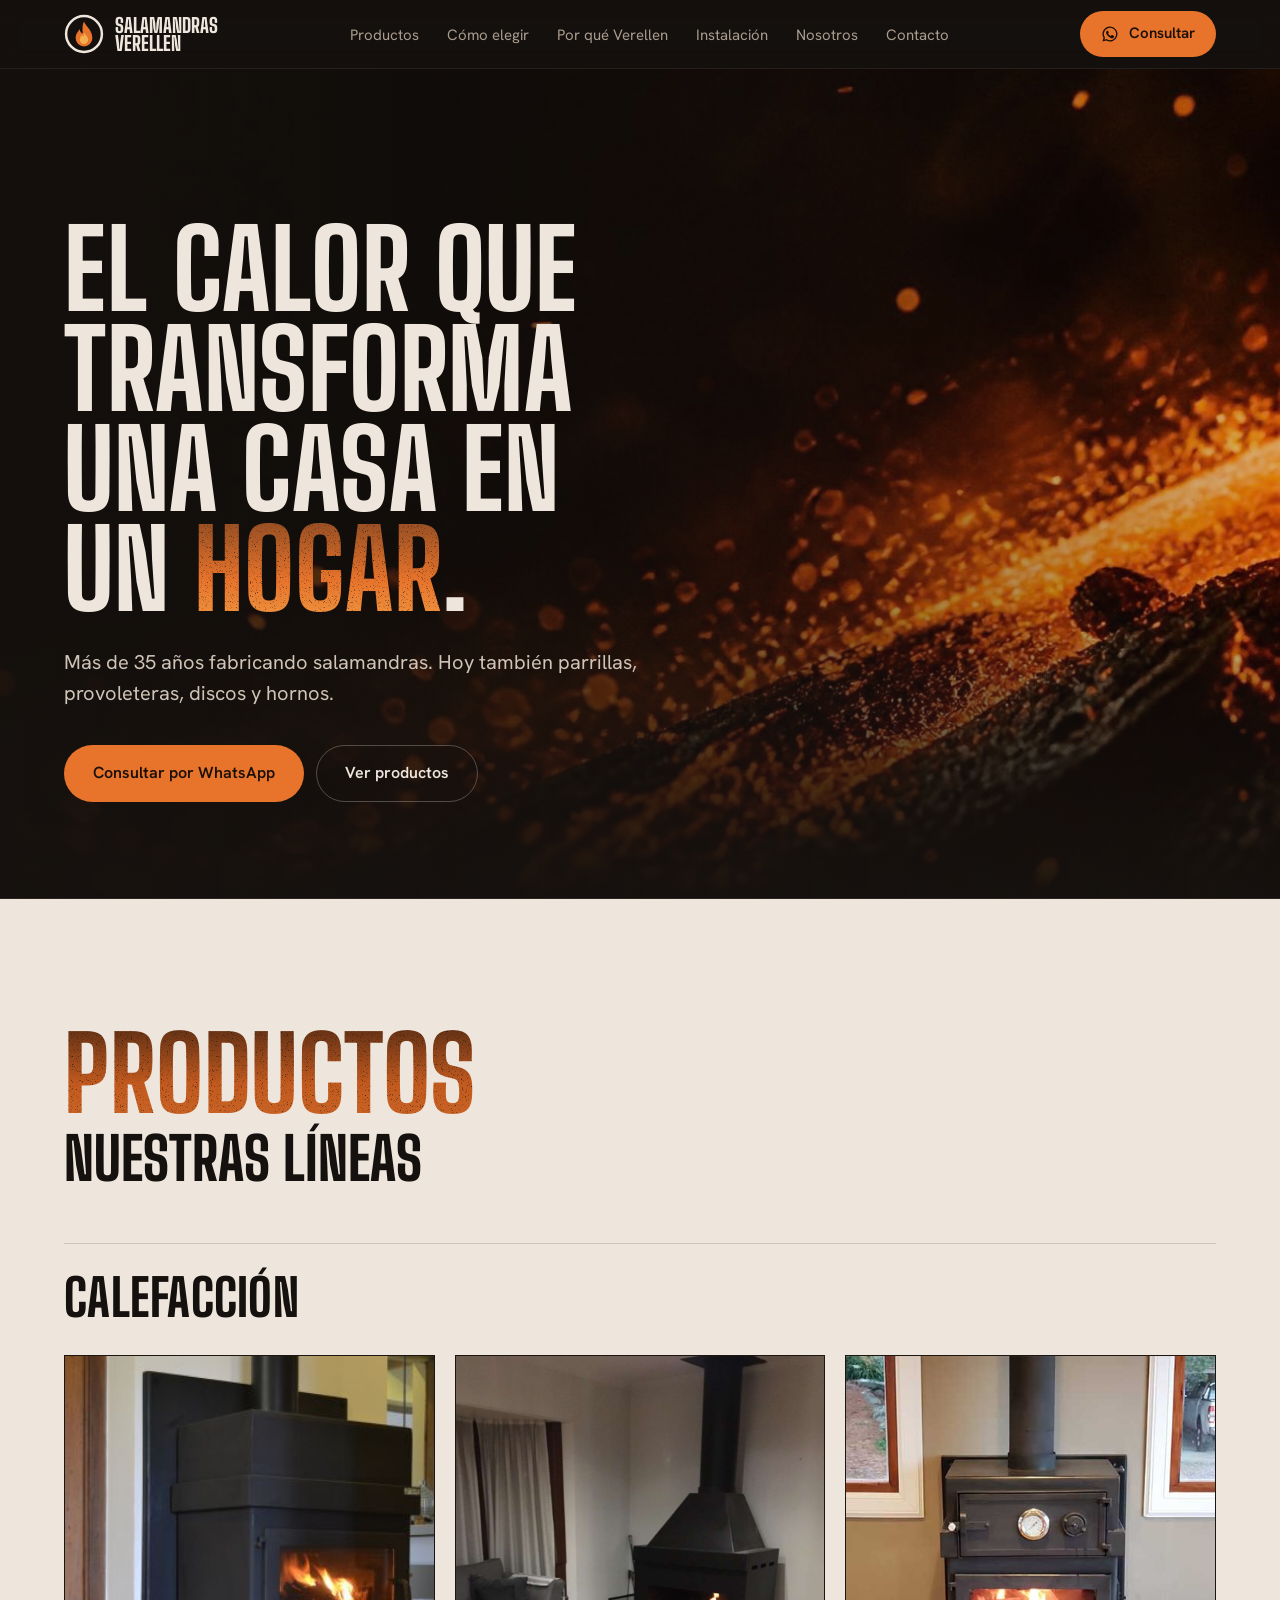
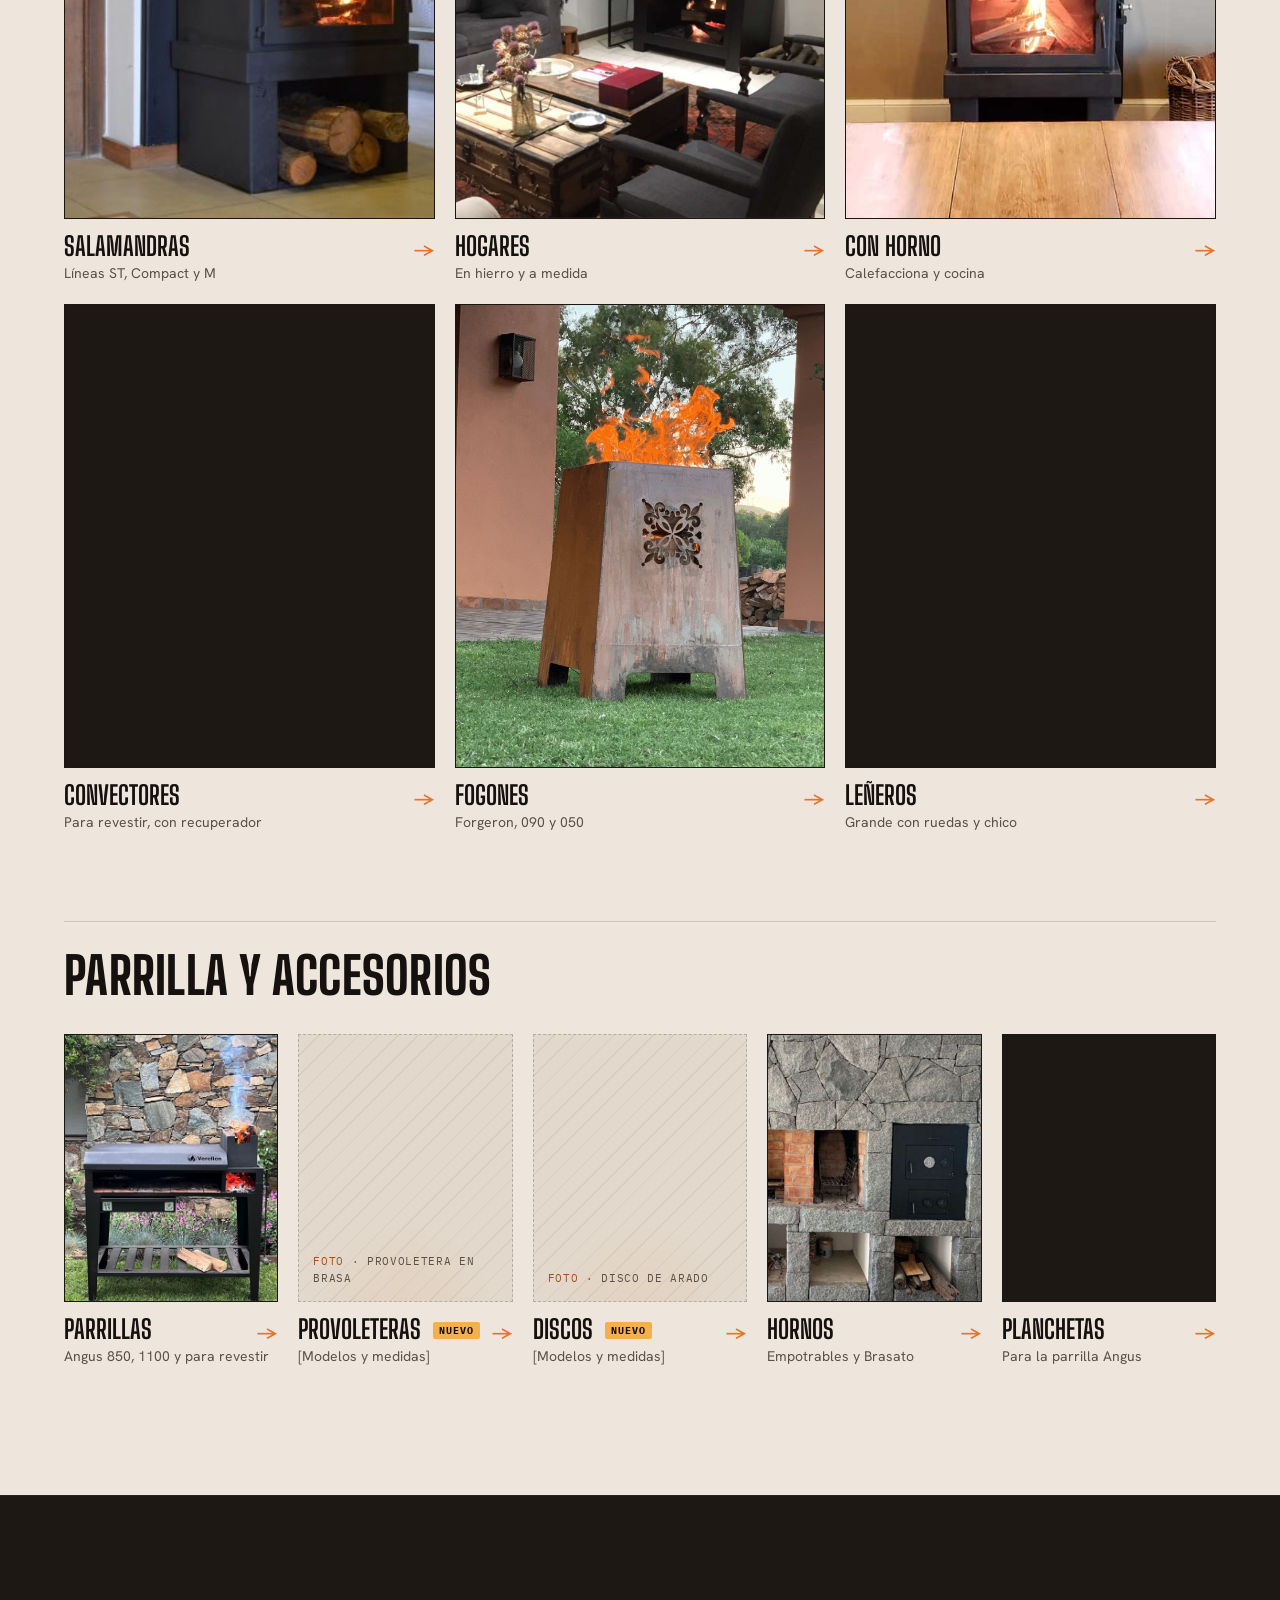
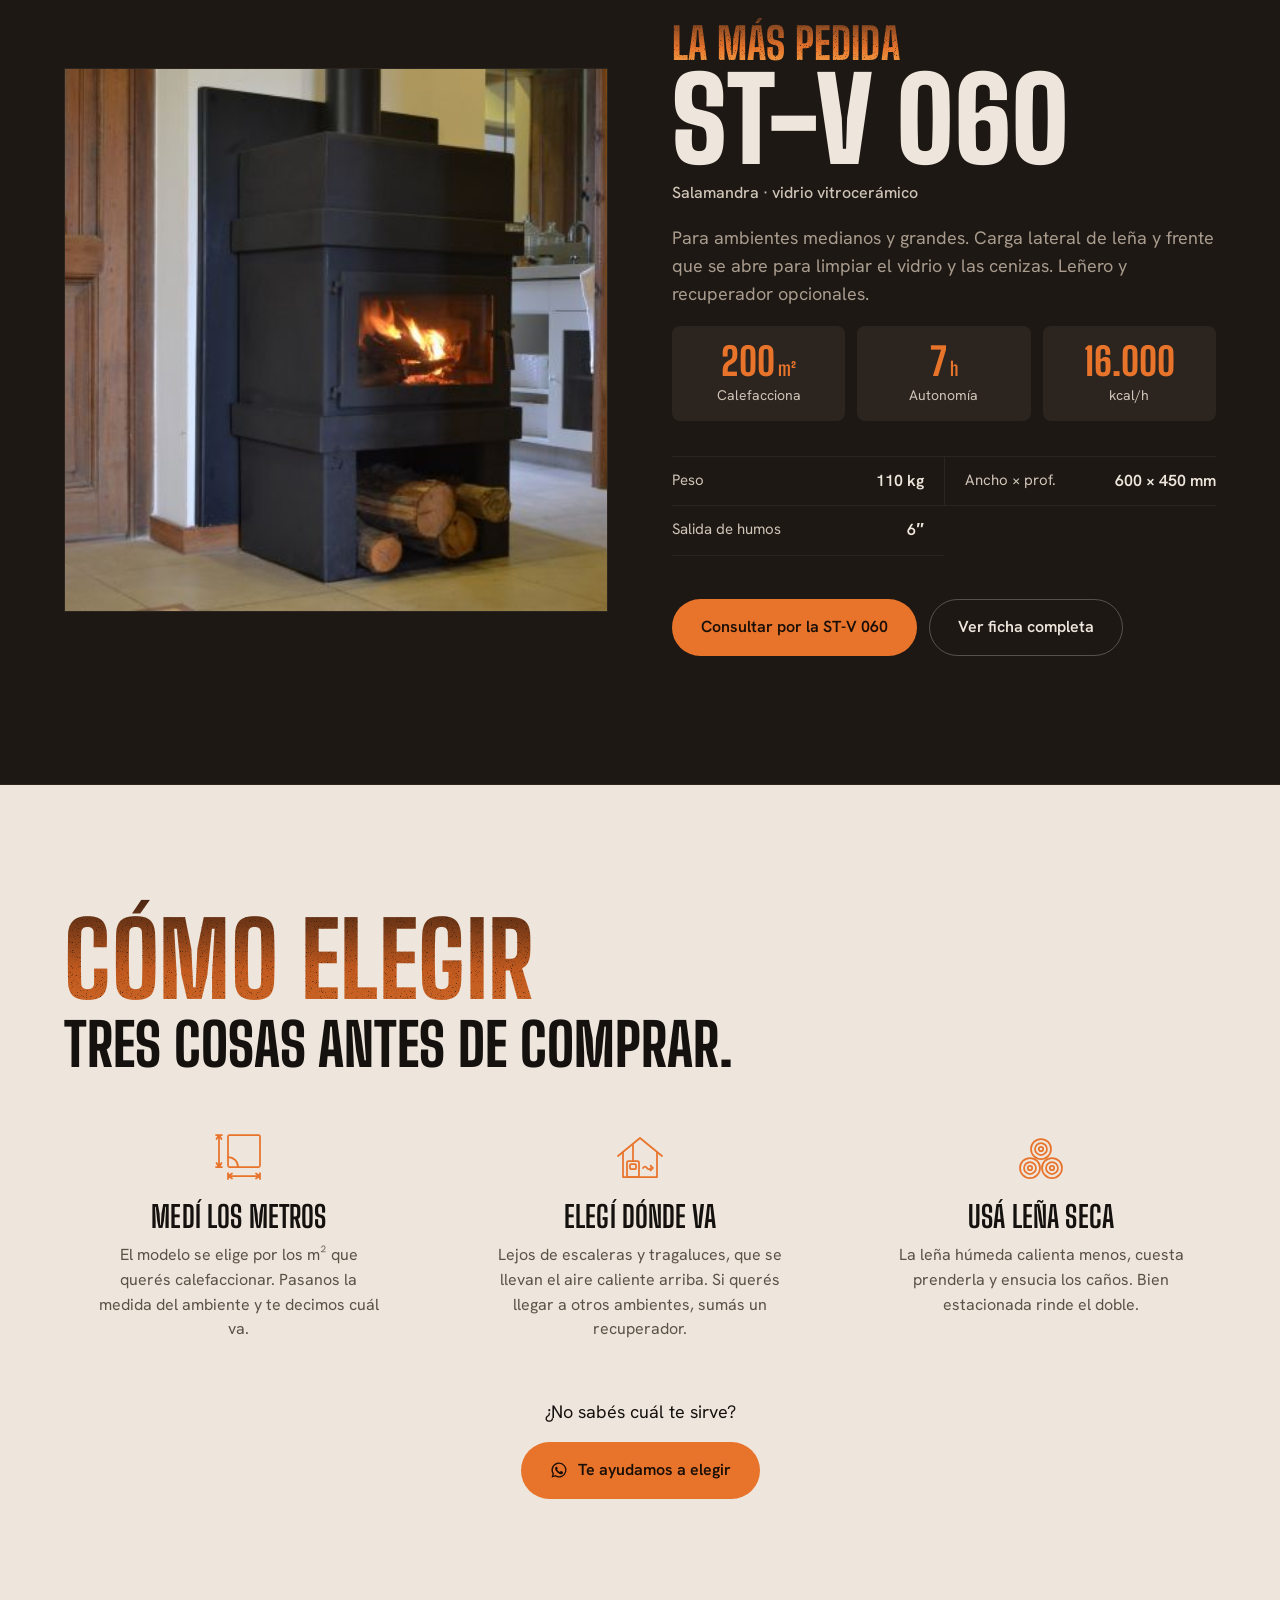
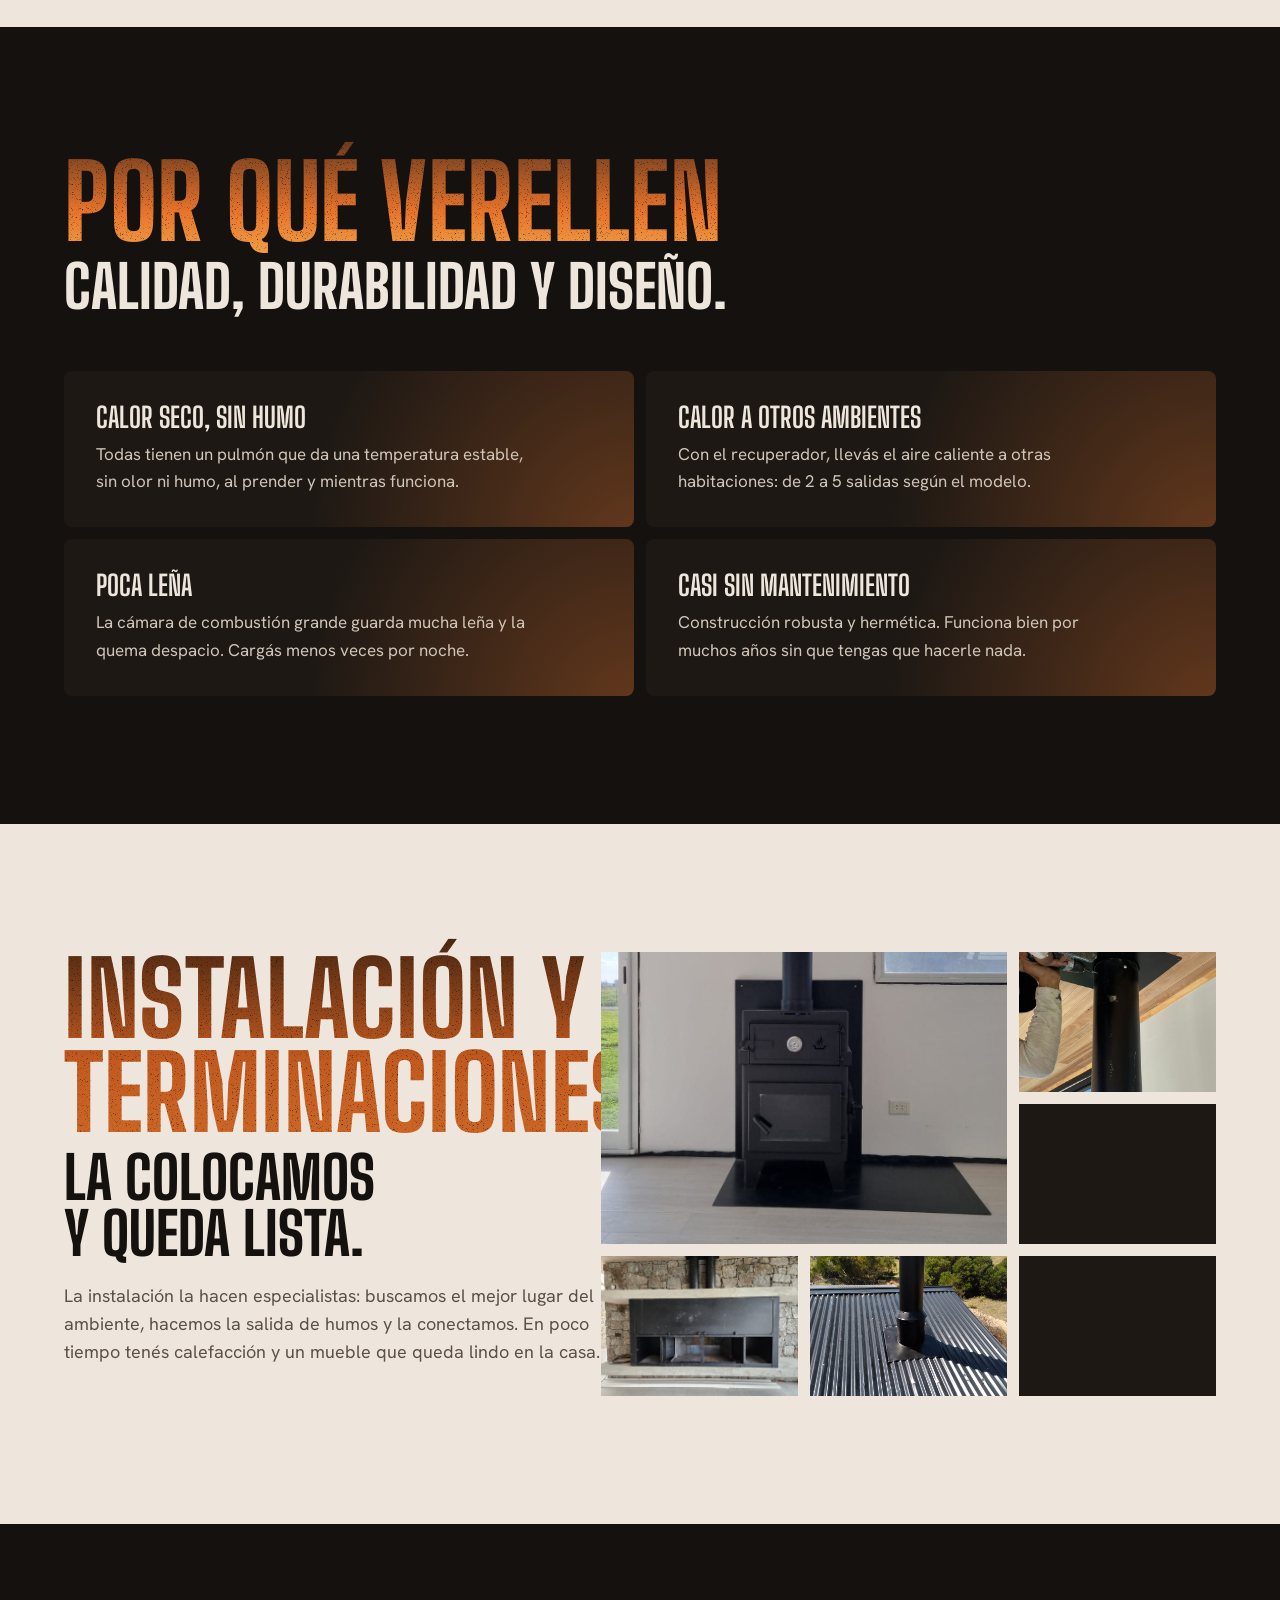
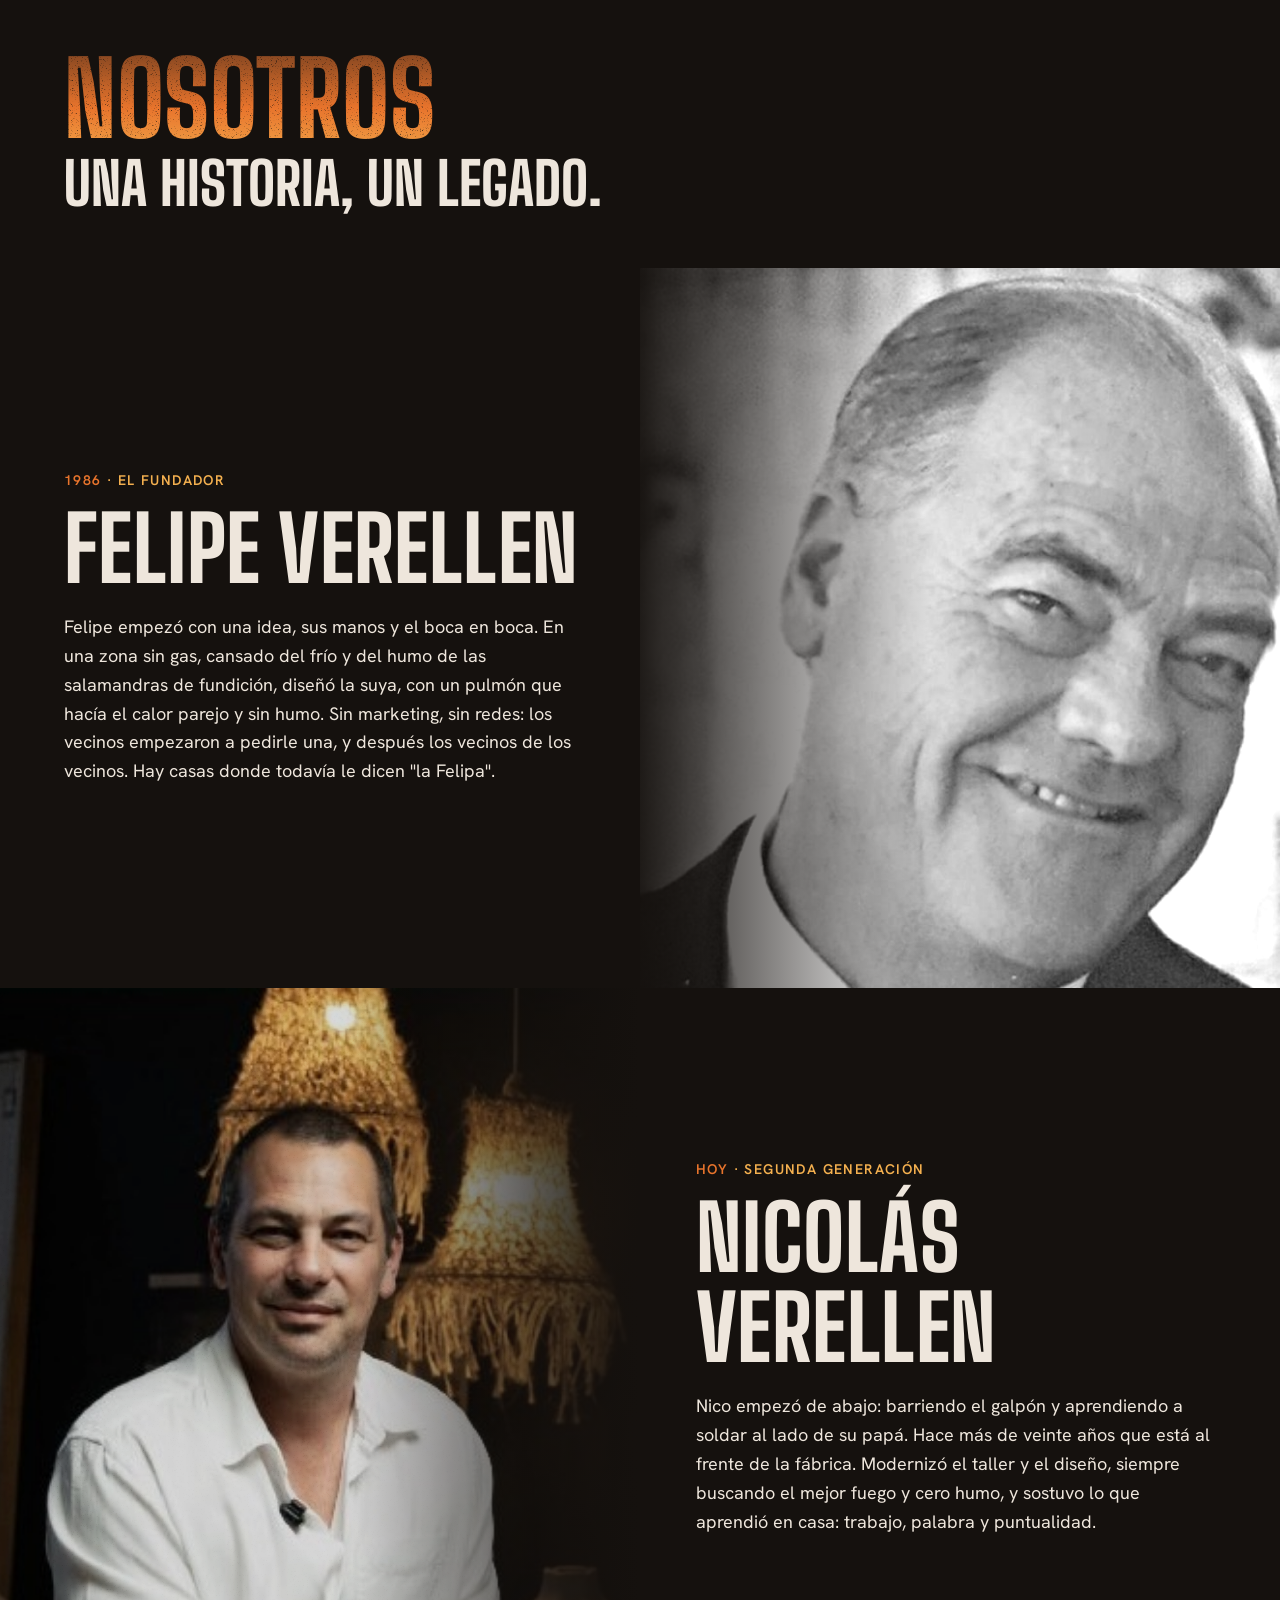
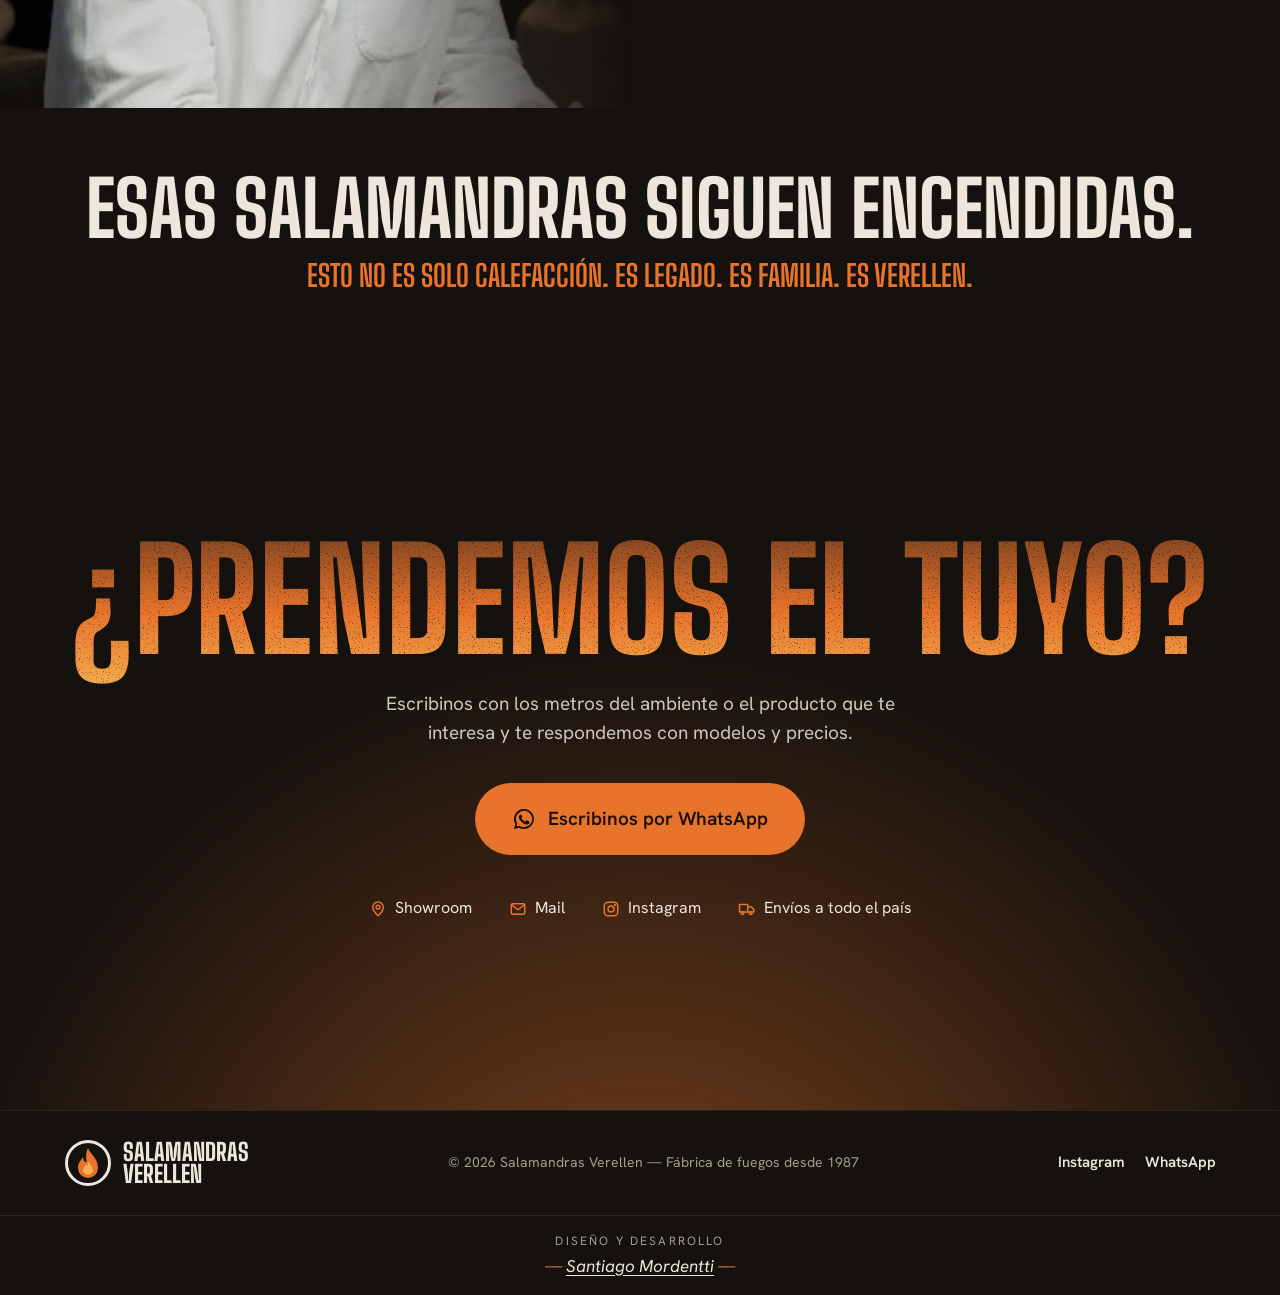
==== commit 8b33365a: "Angus: fotos reales primero (5 de la 1100, 1 de la 850) y tarjeta Parrillas con la Angus prendida Co" ====
--- a/index.html
+++ b/index.html
@@ -84,7 +84,7 @@
         <div class="mundo rev" id="parrilla">
           <h3>Parrilla y accesorios</h3>
           <div class="cats">
-            <a class="cat" href="/productos/parrillas"><div class="media media-alta"><img src="assets/productos/parrilla-para-revestir/foto-5.jpg" alt="Parrilla para revestir con carne sobre las brasas, empotrada en la pared" style="object-position:45% 60%" loading="lazy" decoding="async"></div><div class="cat-txt"><b>Parrillas <i>→</i></b><span>Angus 850, 1100 y para revestir</span></div></a>
+            <a class="cat" href="/productos/parrillas"><div class="media media-alta"><img src="assets/productos/parrilla-angus-1100/real-1.jpg" alt="Parrilla Angus 1100 con el brasero prendido y leña en el estante, en un jardín con pared de piedra" style="object-position:50% 50%" loading="lazy" decoding="async"></div><div class="cat-txt"><b>Parrillas <i>→</i></b><span>Angus 850, 1100 y para revestir</span></div></a>
             <a class="cat" href="/productos/provoleteras"><div class="foto"><small>Provoletera en brasa</small></div><div class="cat-txt"><b><span>Provoleteras <span class="nuevo">NUEVO</span></span> <i>→</i></b><span>[Modelos y medidas]</span></div></a>
             <a class="cat" href="/productos/discos"><div class="foto"><small>Disco de arado</small></div><div class="cat-txt"><b><span>Discos <span class="nuevo">NUEVO</span></span> <i>→</i></b><span>[Modelos y medidas]</span></div></a>
             <a class="cat" href="/productos/hornos"><div class="media media-alta"><img src="assets/productos/horno-empotrable-puerta-ciega/foto-5.jpg" alt="Horno empotrable de puerta ciega en una pared de piedra, junto a un hogar de ladrillo" style="object-position:82% 50%" loading="lazy" decoding="async"></div><div class="cat-txt"><b>Hornos <i>→</i></b><span>Empotrables y Brasato</span></div></a>
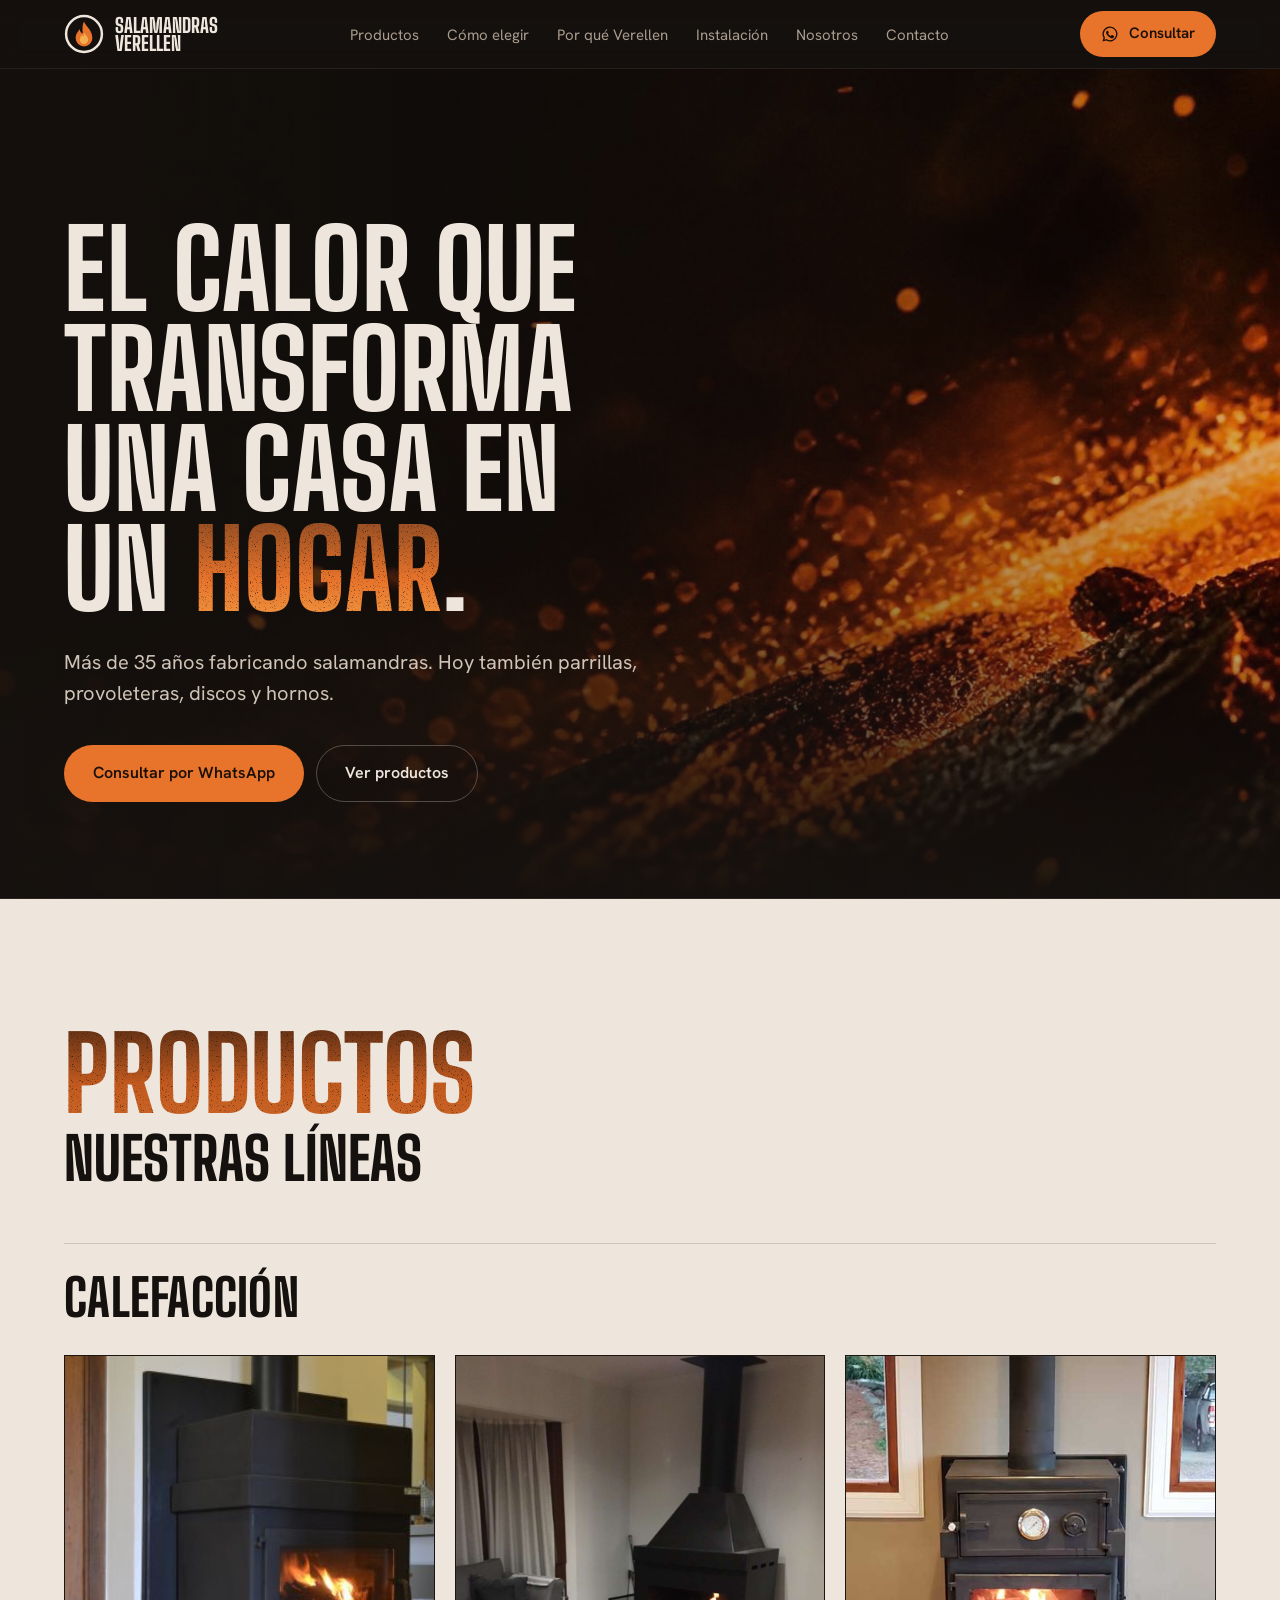
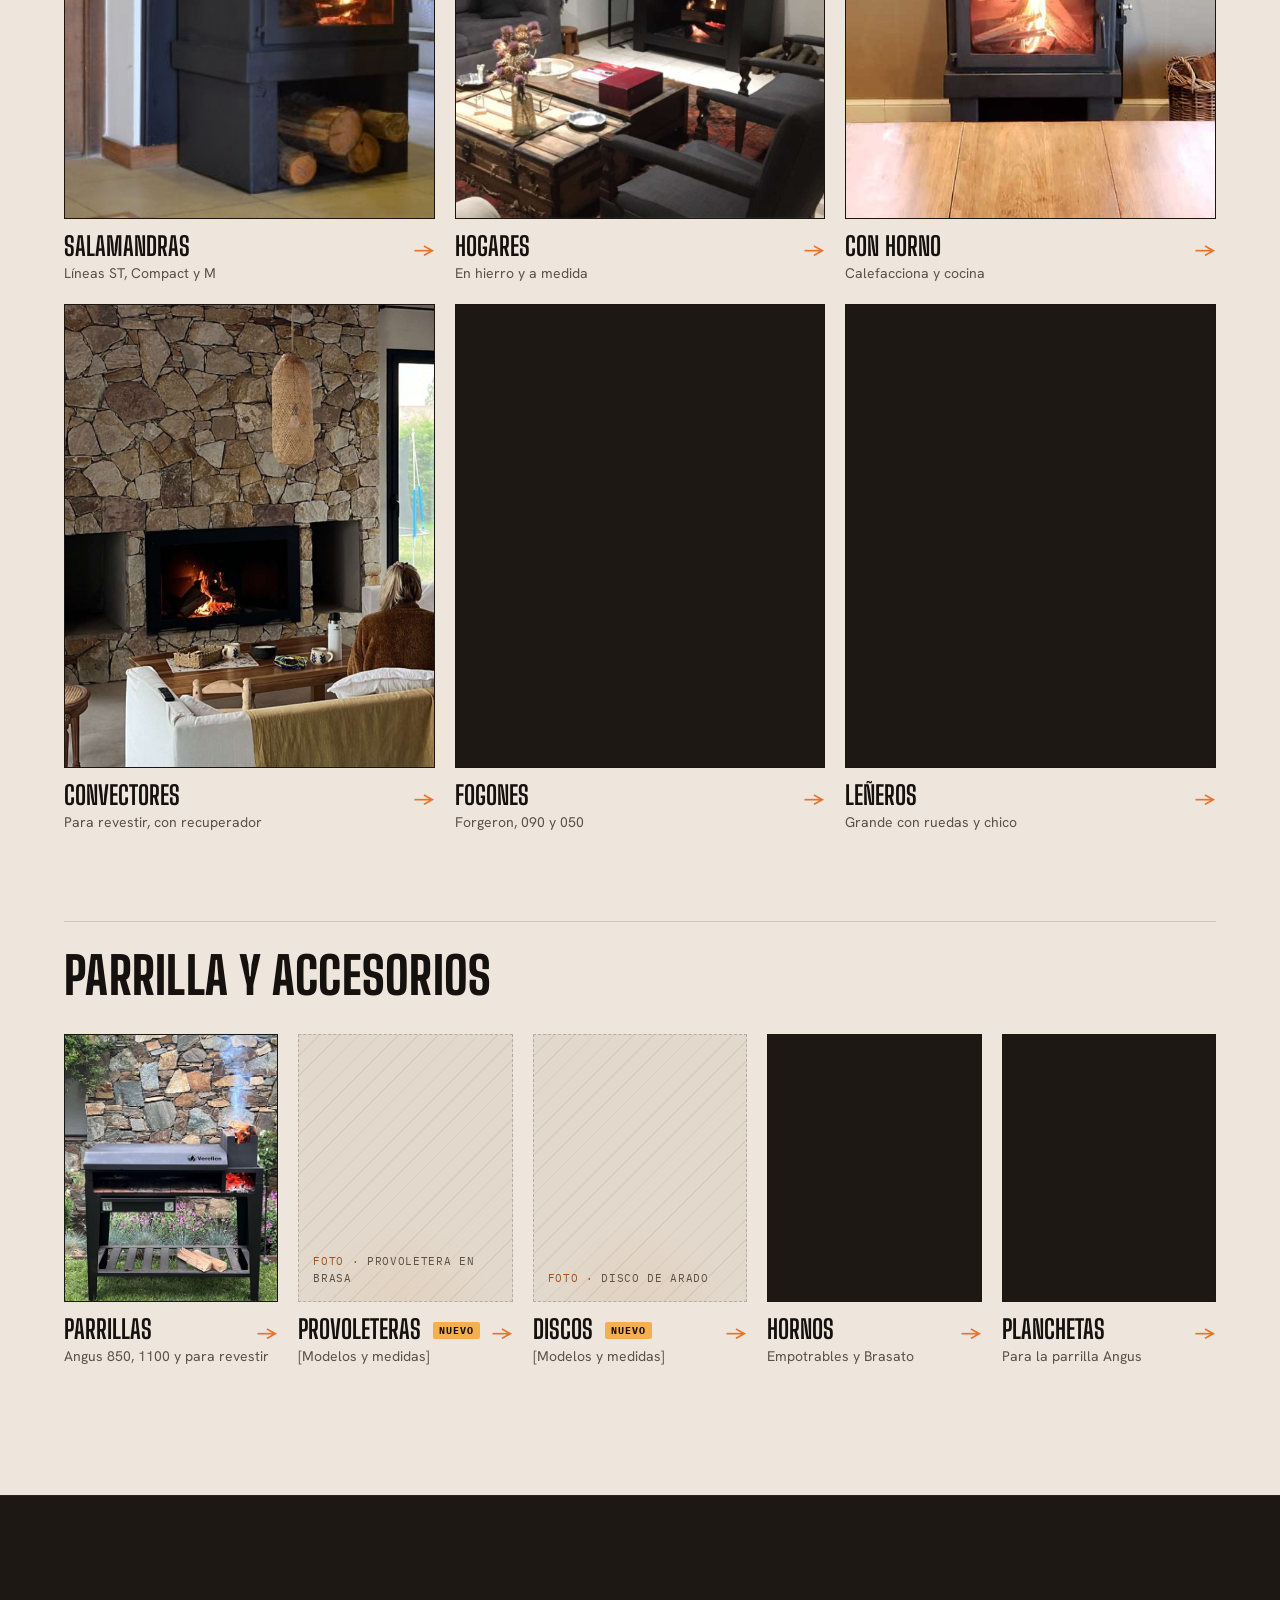
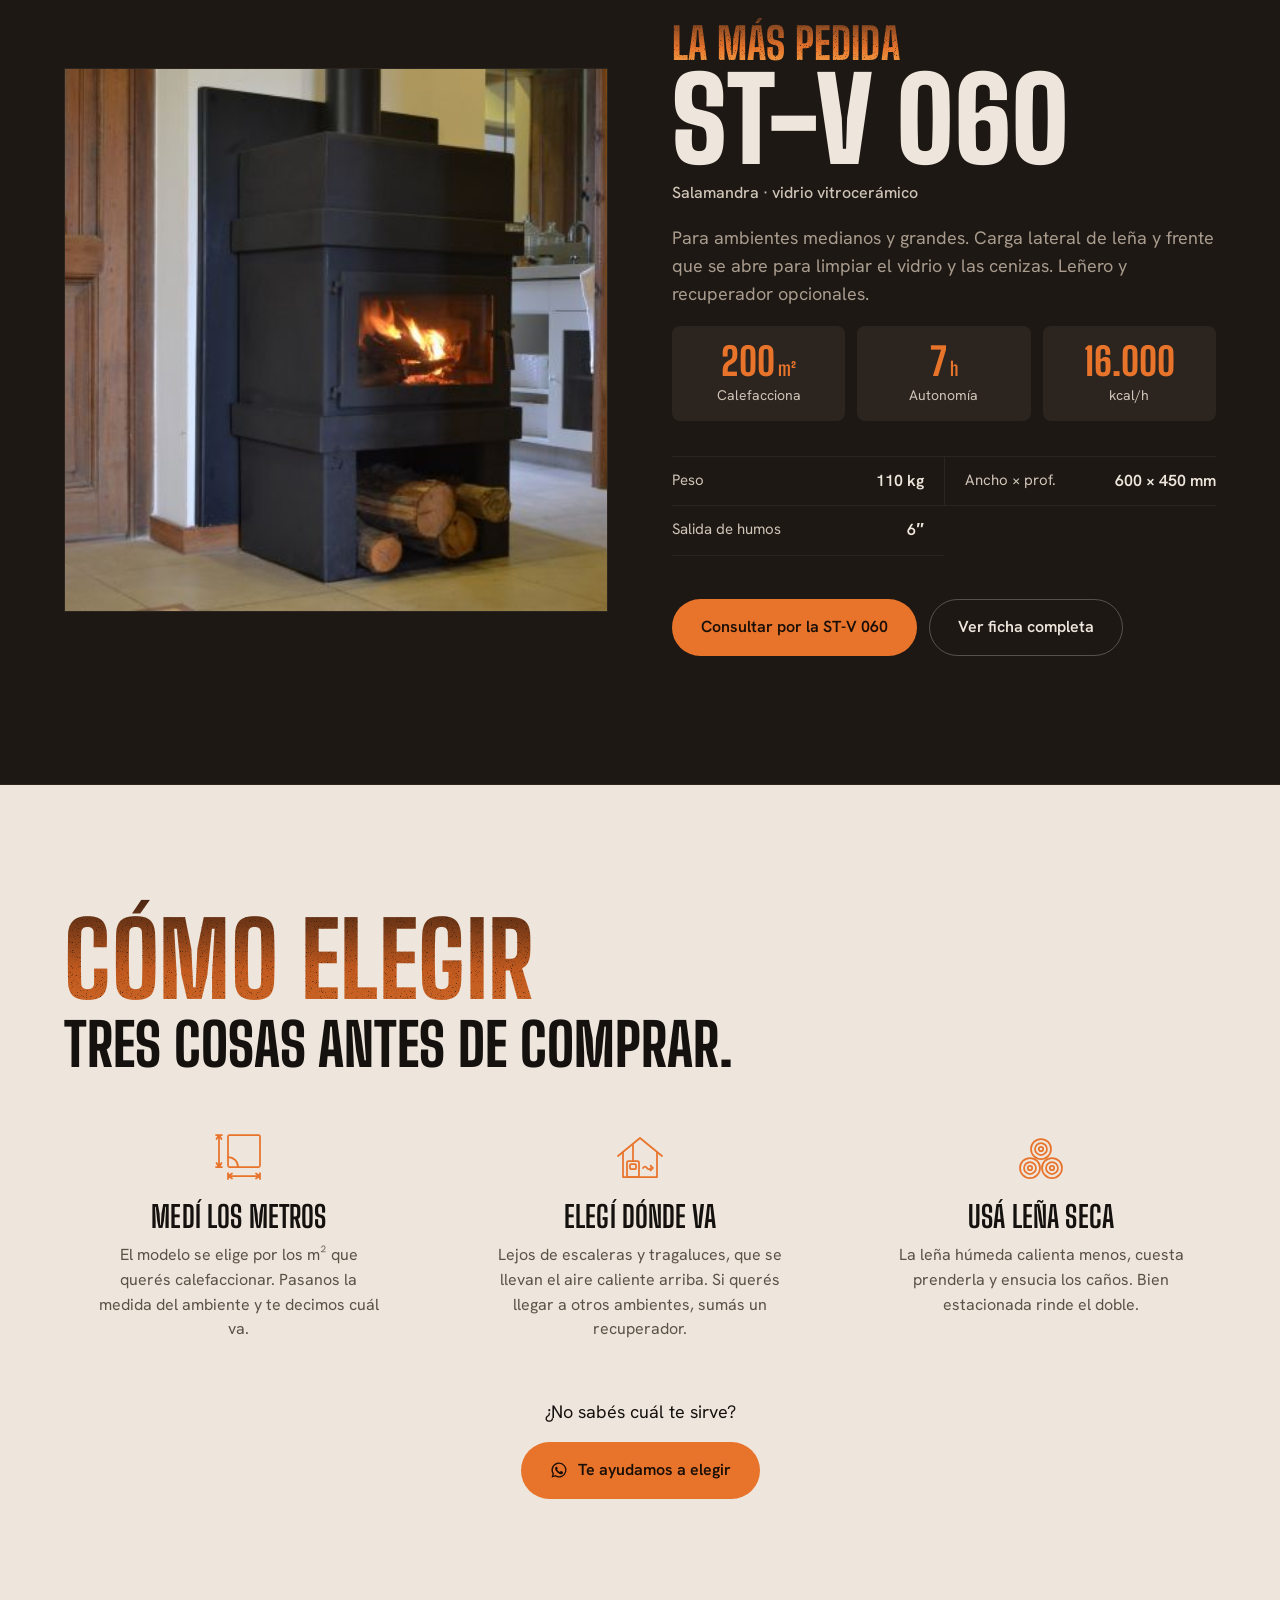
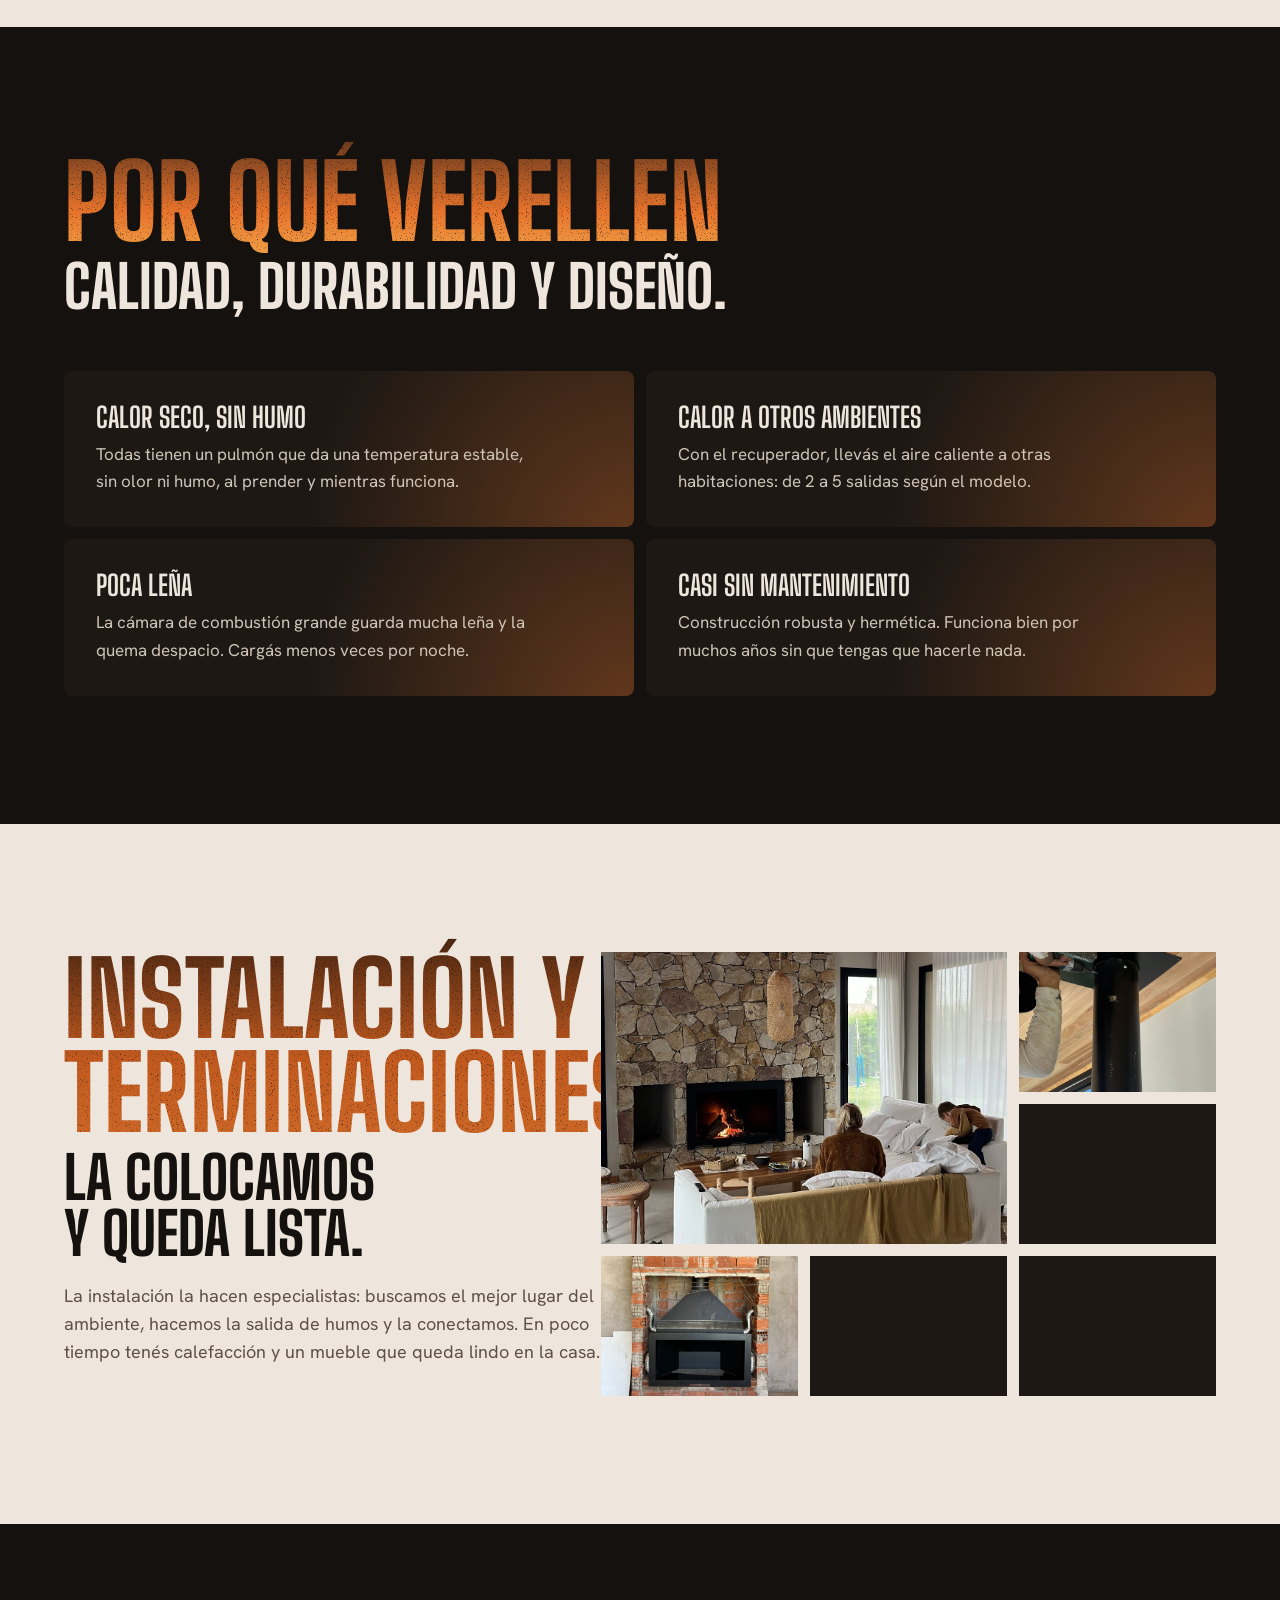
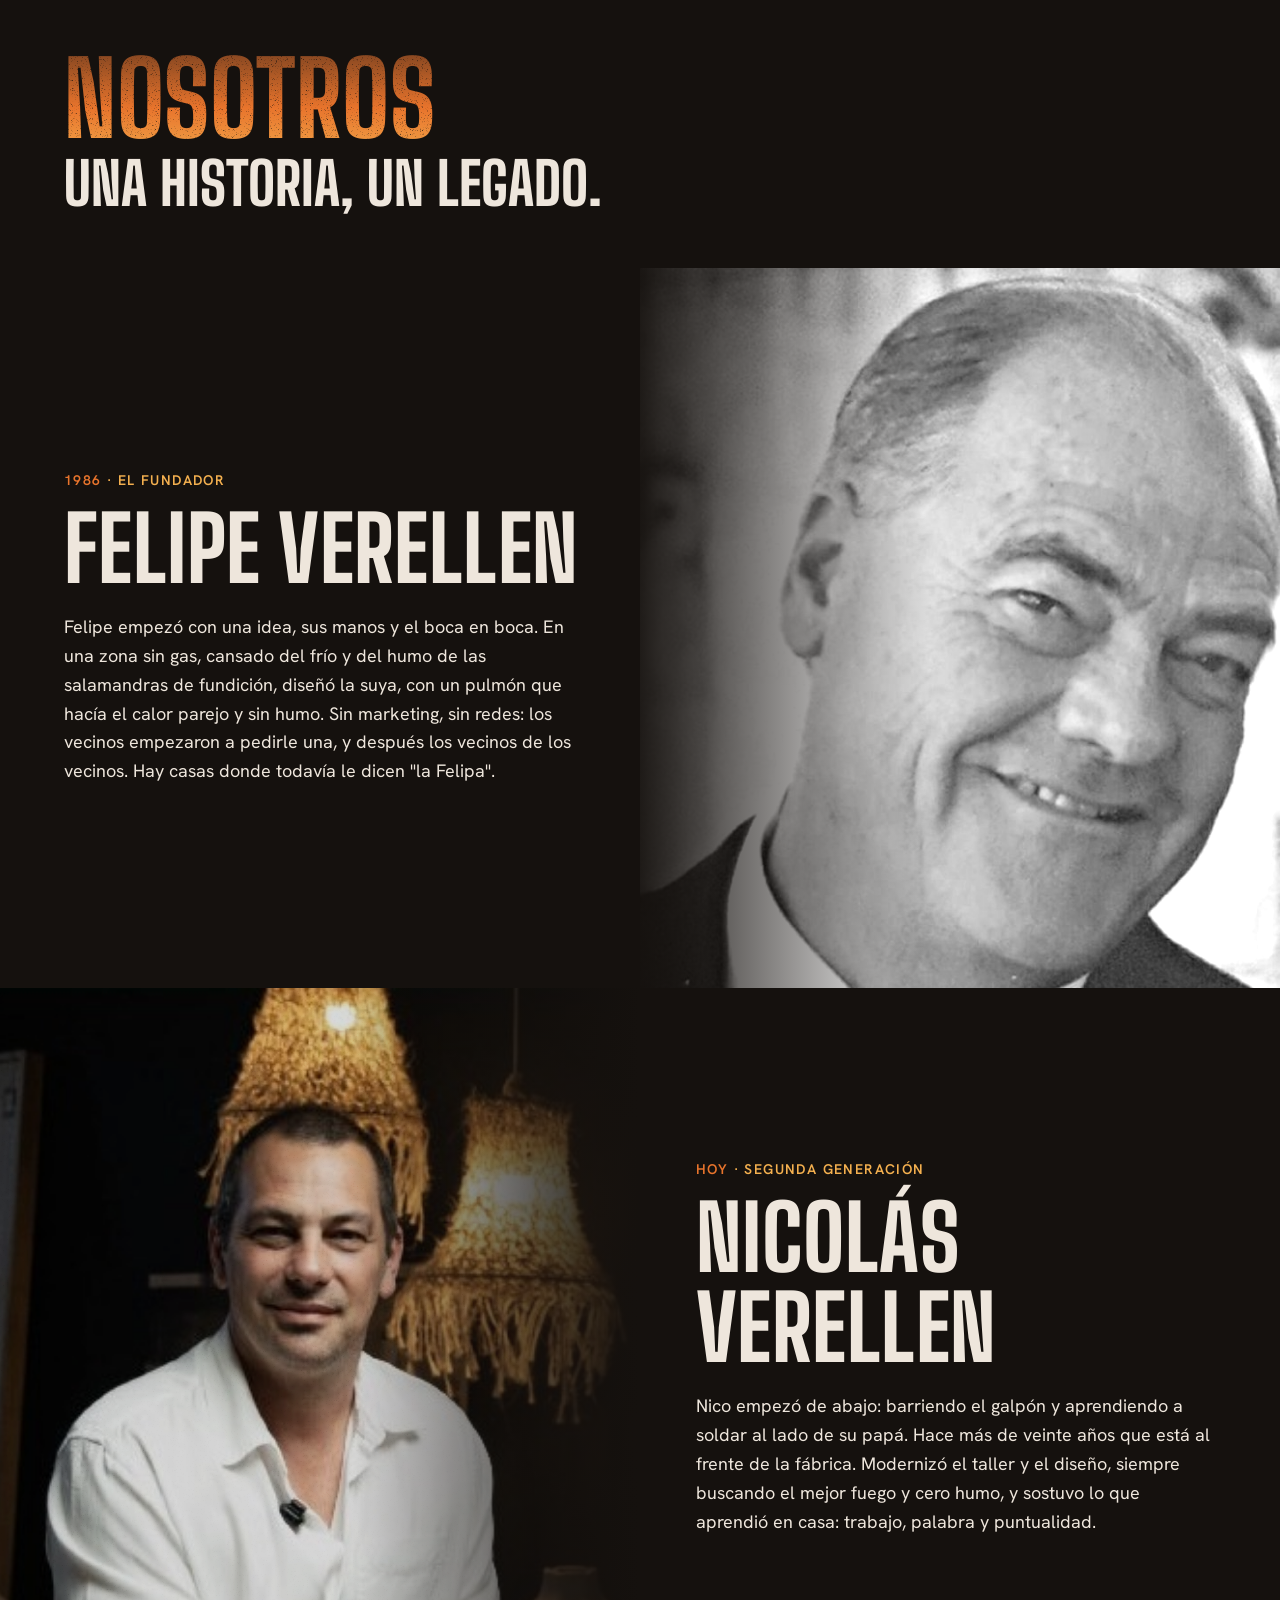
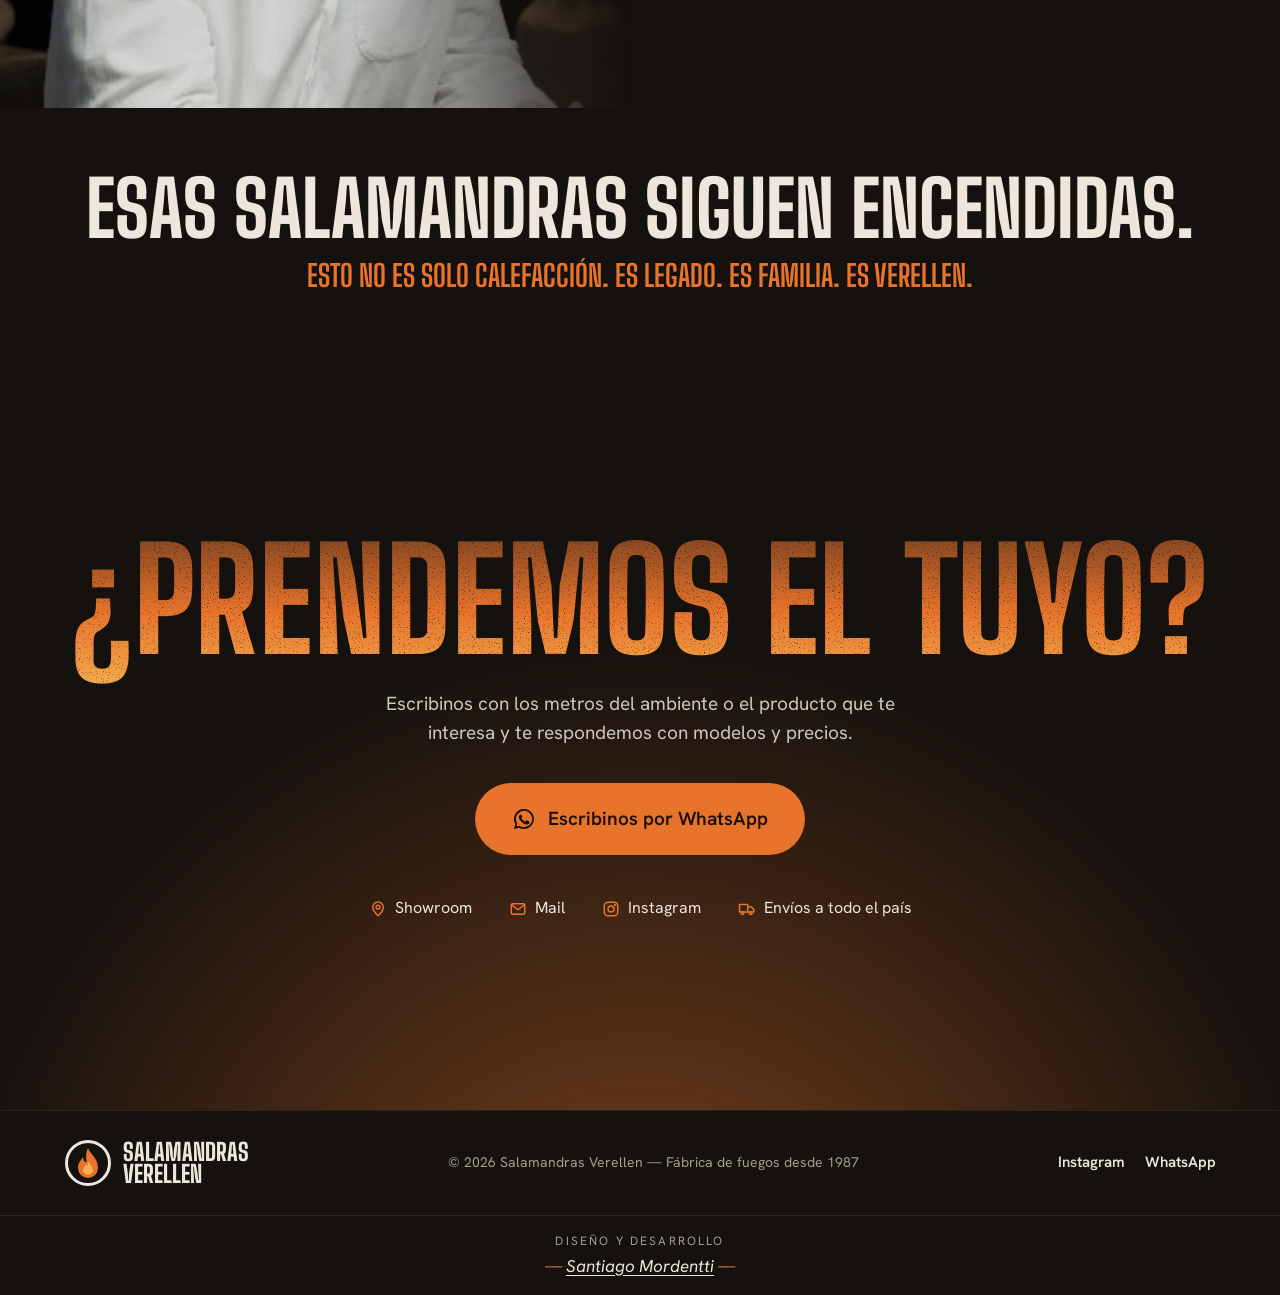
==== commit 6578dd17: "Instalación: convector prendido en el recuadro grande y la salamandra instalada a un recuadro chico " ====
--- a/index.html
+++ b/index.html
@@ -170,12 +170,12 @@
         <p class="lead">La instalación la hacen especialistas: buscamos el mejor lugar del ambiente, hacemos la salida de humos y la conectamos. En poco tiempo tenés calefacción y un mueble que queda lindo en la casa.</p>
       </div>
       <div class="galeria rev">
+        <div class="galeria-foto"><img src="assets/productos/convectores/real-3.jpg" alt="Convector encendido revestido en piedra, en un living con techo de madera y una familia en el sillón" style="object-position:50% 62%" loading="lazy" decoding="async"></div>
+        <div class="galeria-foto"><img src="assets/extra/instalacion-7.jpg" alt="Instalador atornillando la tapa del caño de salida de humos en un cielorraso de madera" loading="lazy" decoding="async"></div>
         <div class="galeria-foto"><img src="assets/extra/instalacion-10.jpg" alt="Salamandra con horno ya instalada en un ambiente nuevo, con su chapa de piso y el caño negro hasta el techo" style="object-position:50% 72%" loading="lazy" decoding="async"></div>
-        <div class="galeria-foto"><img src="assets/extra/instalacion-7.jpg" alt="Instalador atornillando la tapa del caño de salida de humos en un cielorraso de madera" loading="lazy" decoding="async"></div>
+        <div class="galeria-foto"><img src="assets/extra/instalacion-2.jpg" alt="Hogar empotrado en una pared de ladrillo en obra, con los caños del recuperador de calor a los costados" style="object-position:50% 65%" loading="lazy" decoding="async"></div>
+        <div class="galeria-foto"><img src="assets/extra/instalacion-8.jpg" alt="Caño negro de chimenea saliendo por un techo de chapa, con su babeta" style="object-position:50% 40%" loading="lazy" decoding="async"></div>
         <div class="galeria-foto"><img src="assets/extra/instalacion-5.jpg" alt="Tres albañiles en un andamio revistiendo en piedra la pared de un convector" loading="lazy" decoding="async"></div>
-        <div class="galeria-foto"><img src="assets/extra/instalacion-3.jpg" alt="Convector colocado frente a una pared de piedra, listo para revestir" loading="lazy" decoding="async"></div>
-        <div class="galeria-foto"><img src="assets/extra/instalacion-8.jpg" alt="Caño negro de chimenea saliendo por un techo de chapa, con su babeta" style="object-position:50% 40%" loading="lazy" decoding="async"></div>
-        <div class="galeria-foto"><img src="assets/extra/instalacion-2.jpg" alt="Hogar empotrado en una pared de ladrillo en obra, con los caños del recuperador de calor a los costados" style="object-position:50% 65%" loading="lazy" decoding="async"></div>
       </div>
     </div>
   </section>
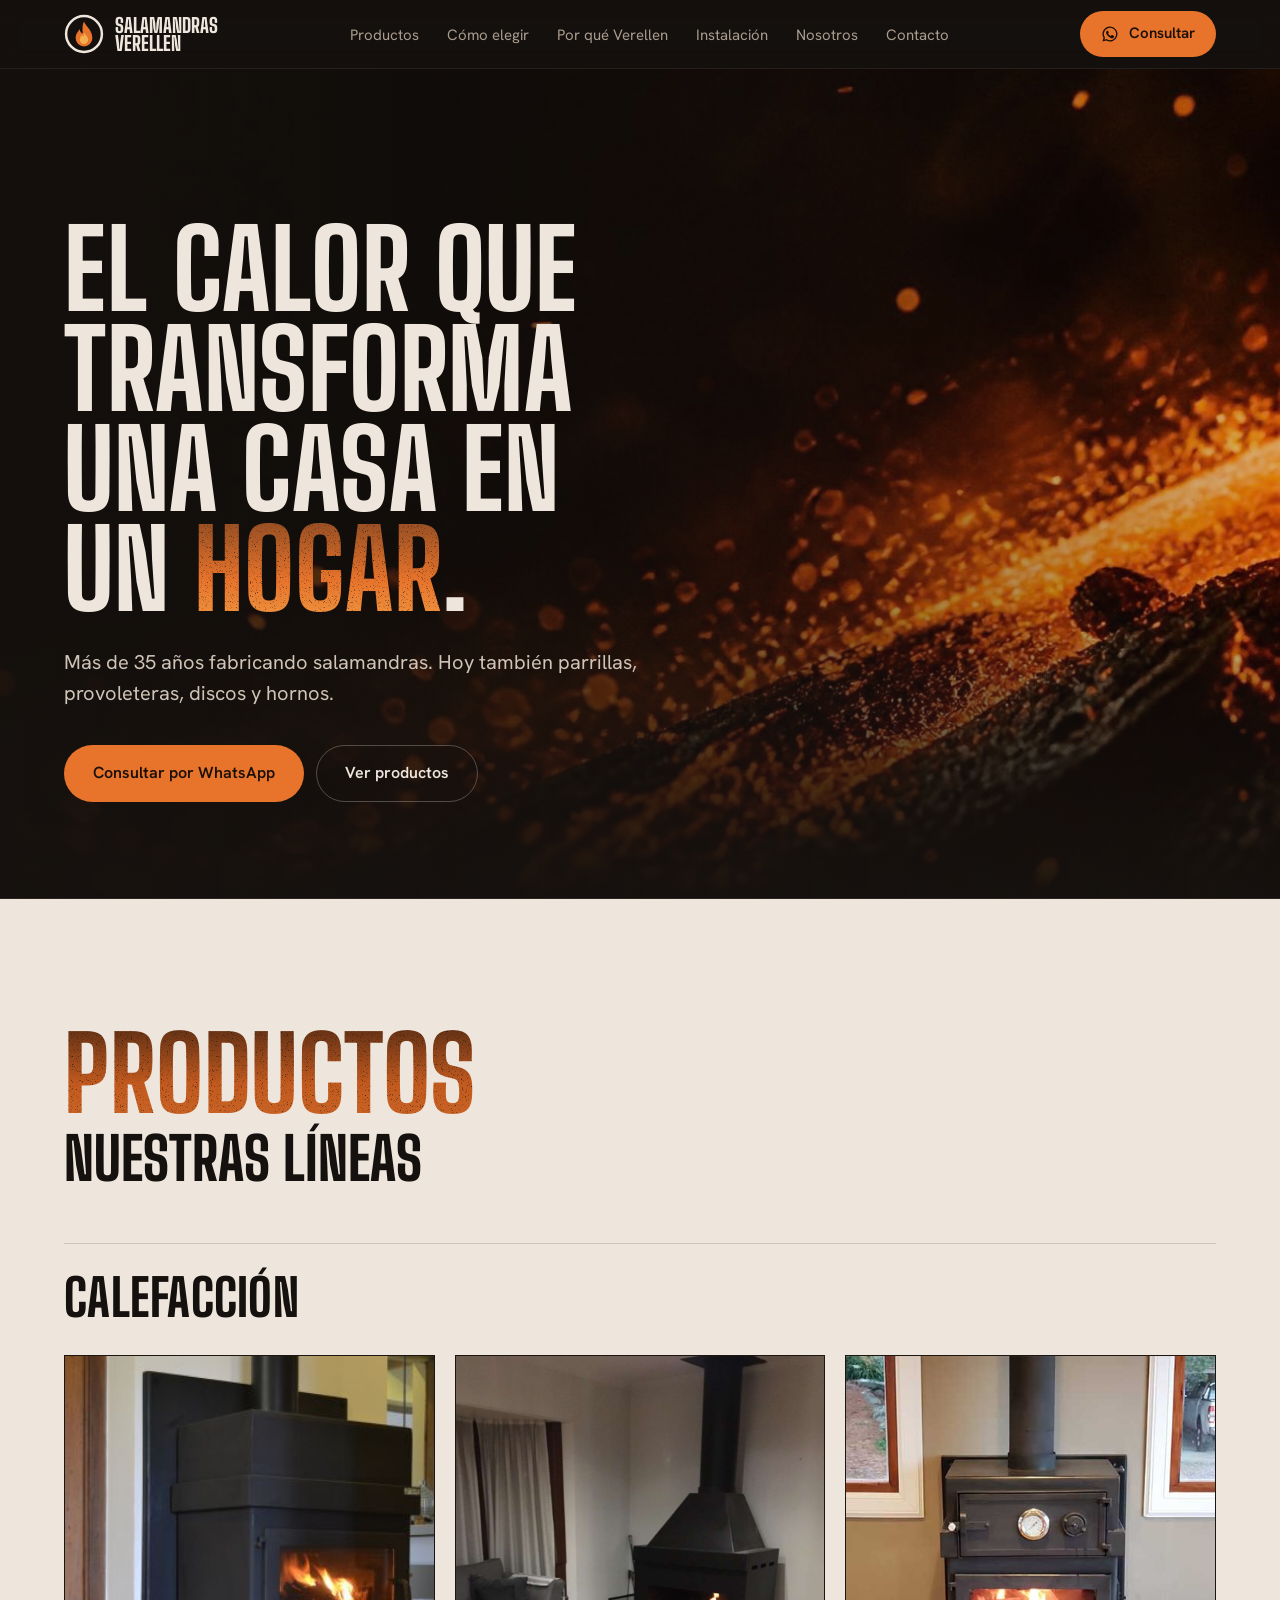
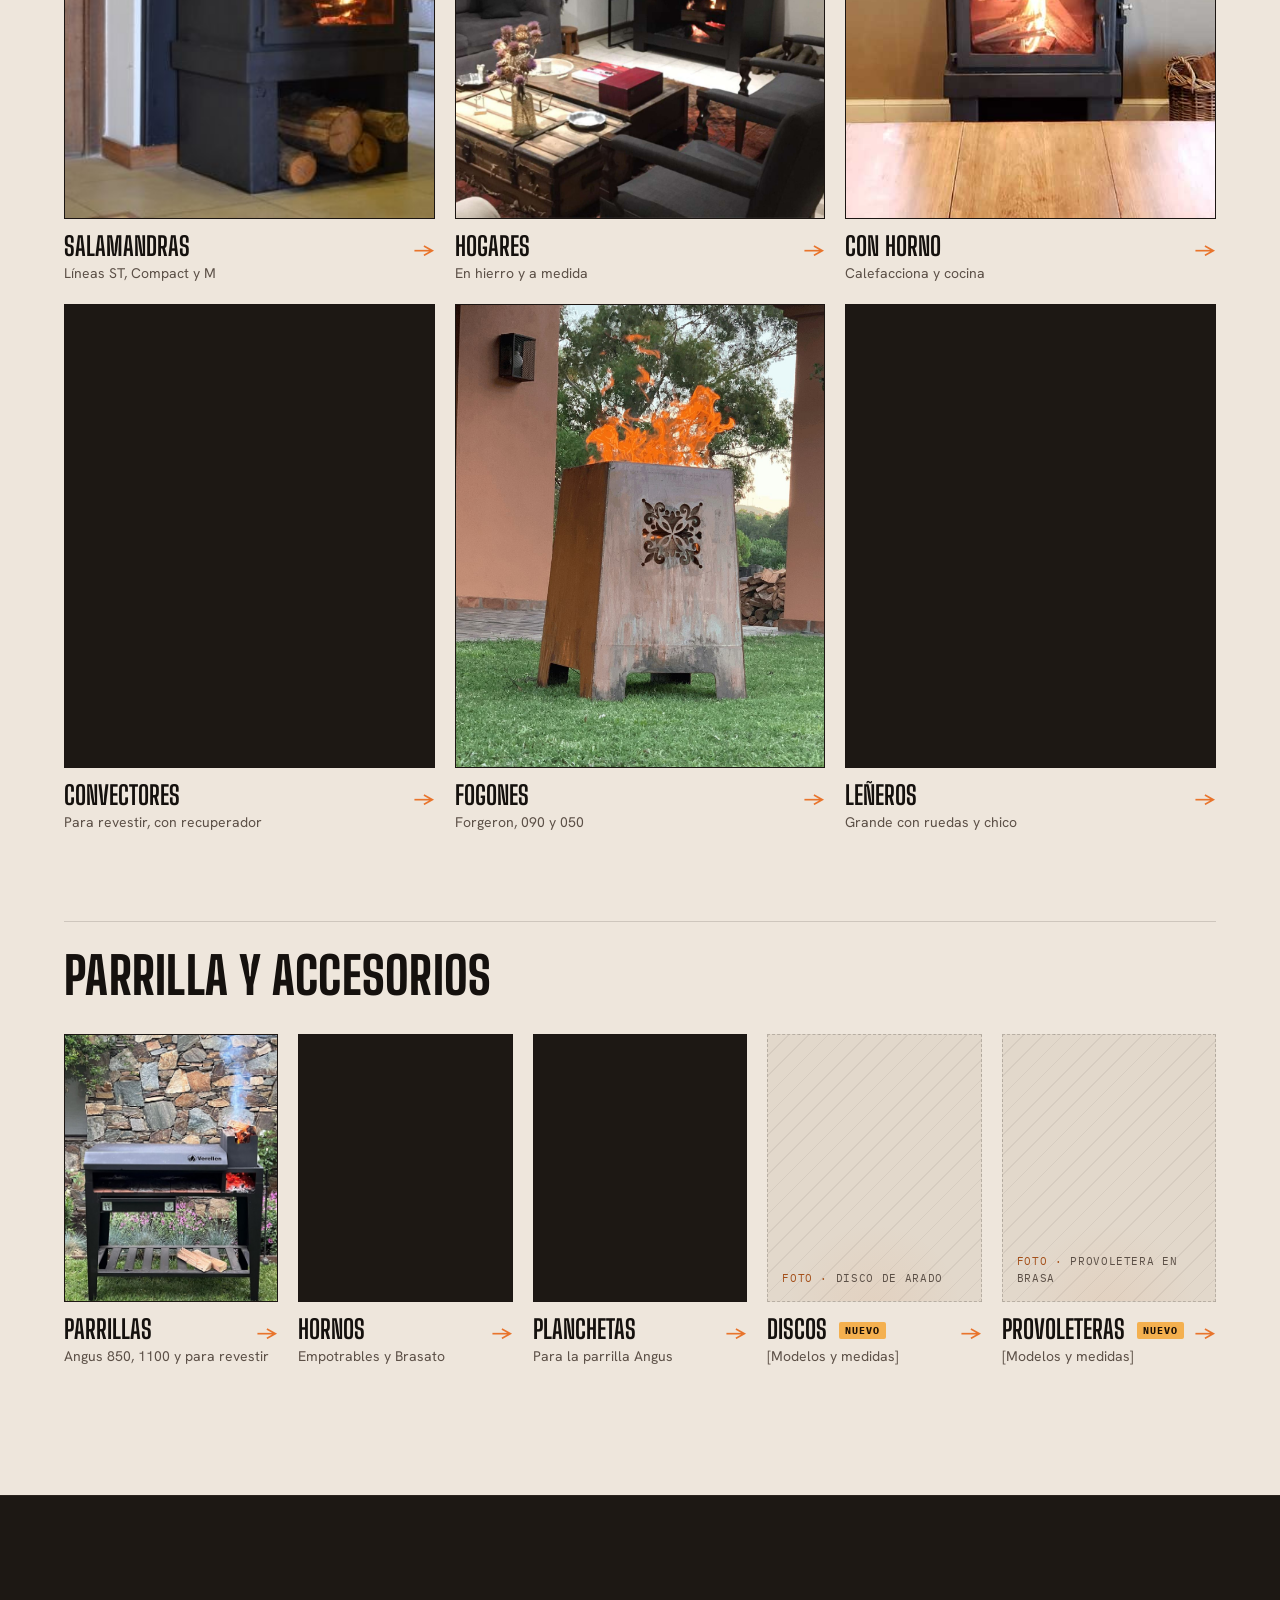
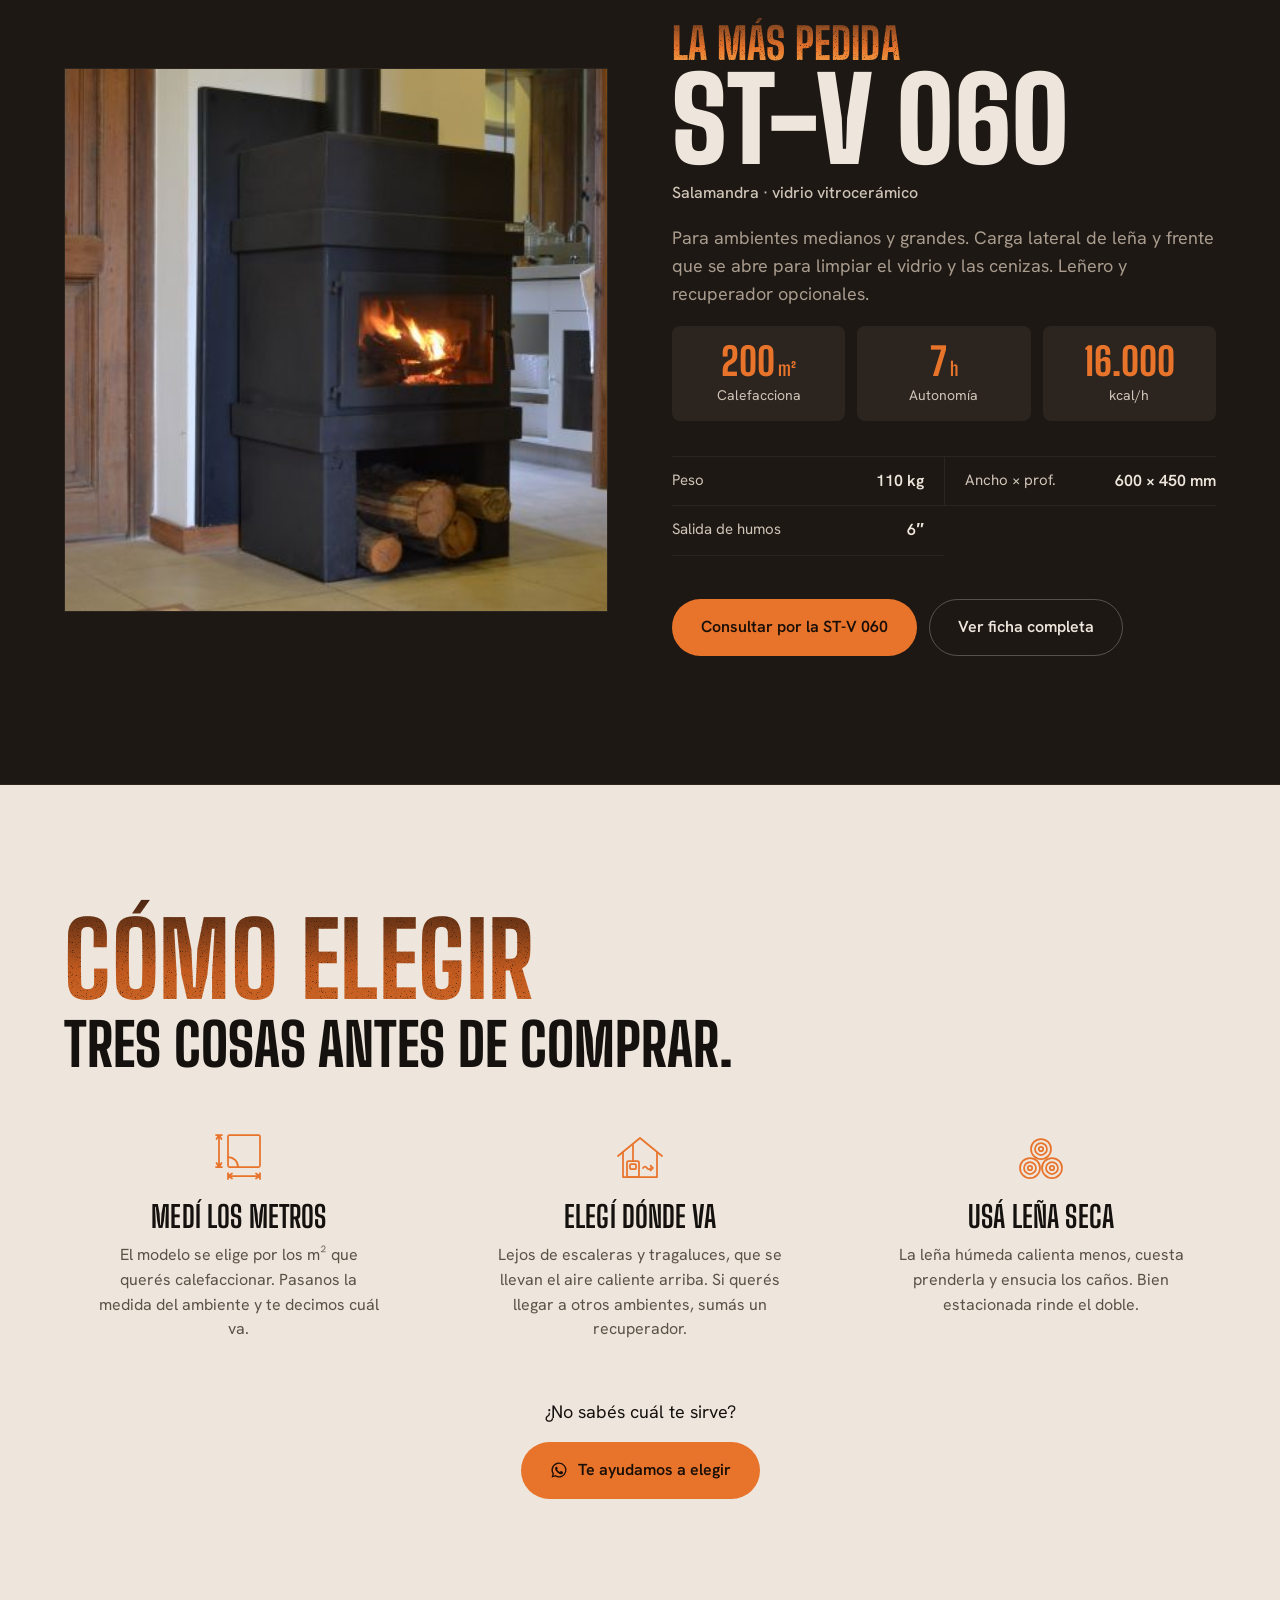
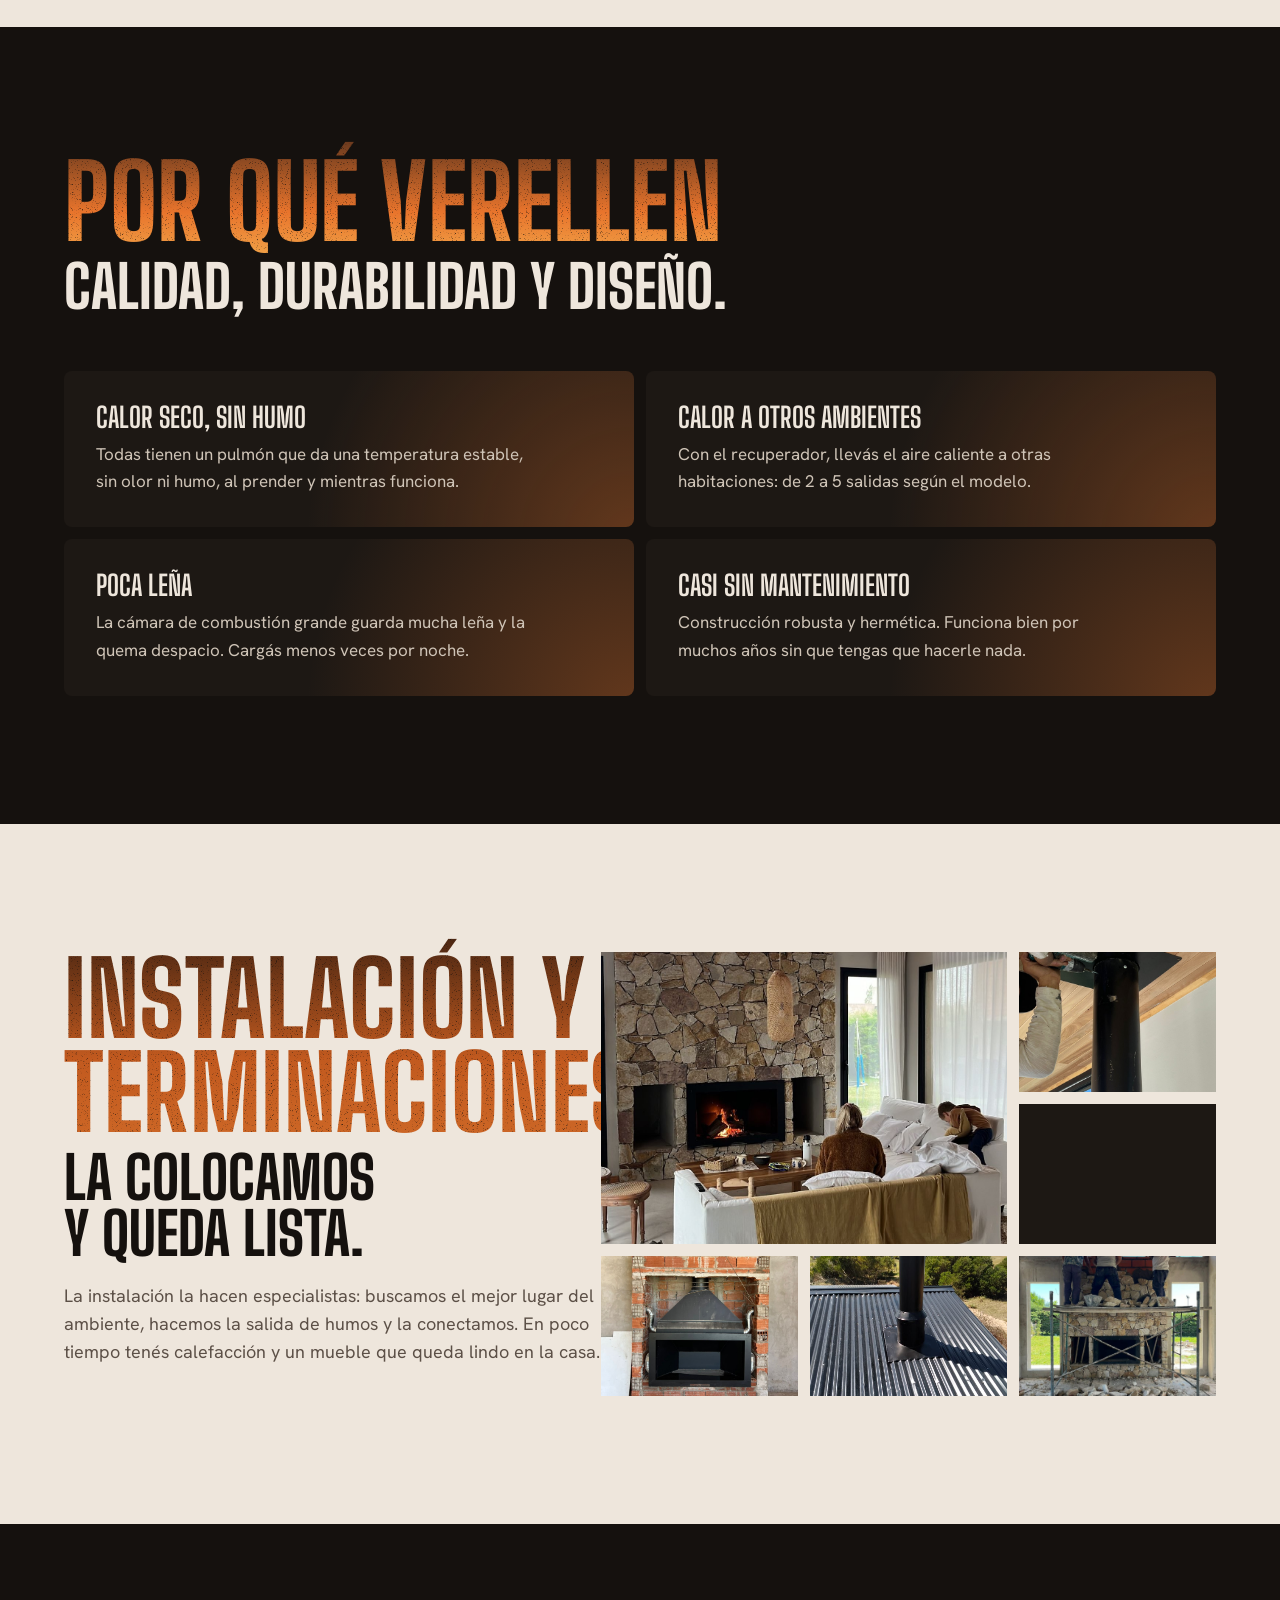
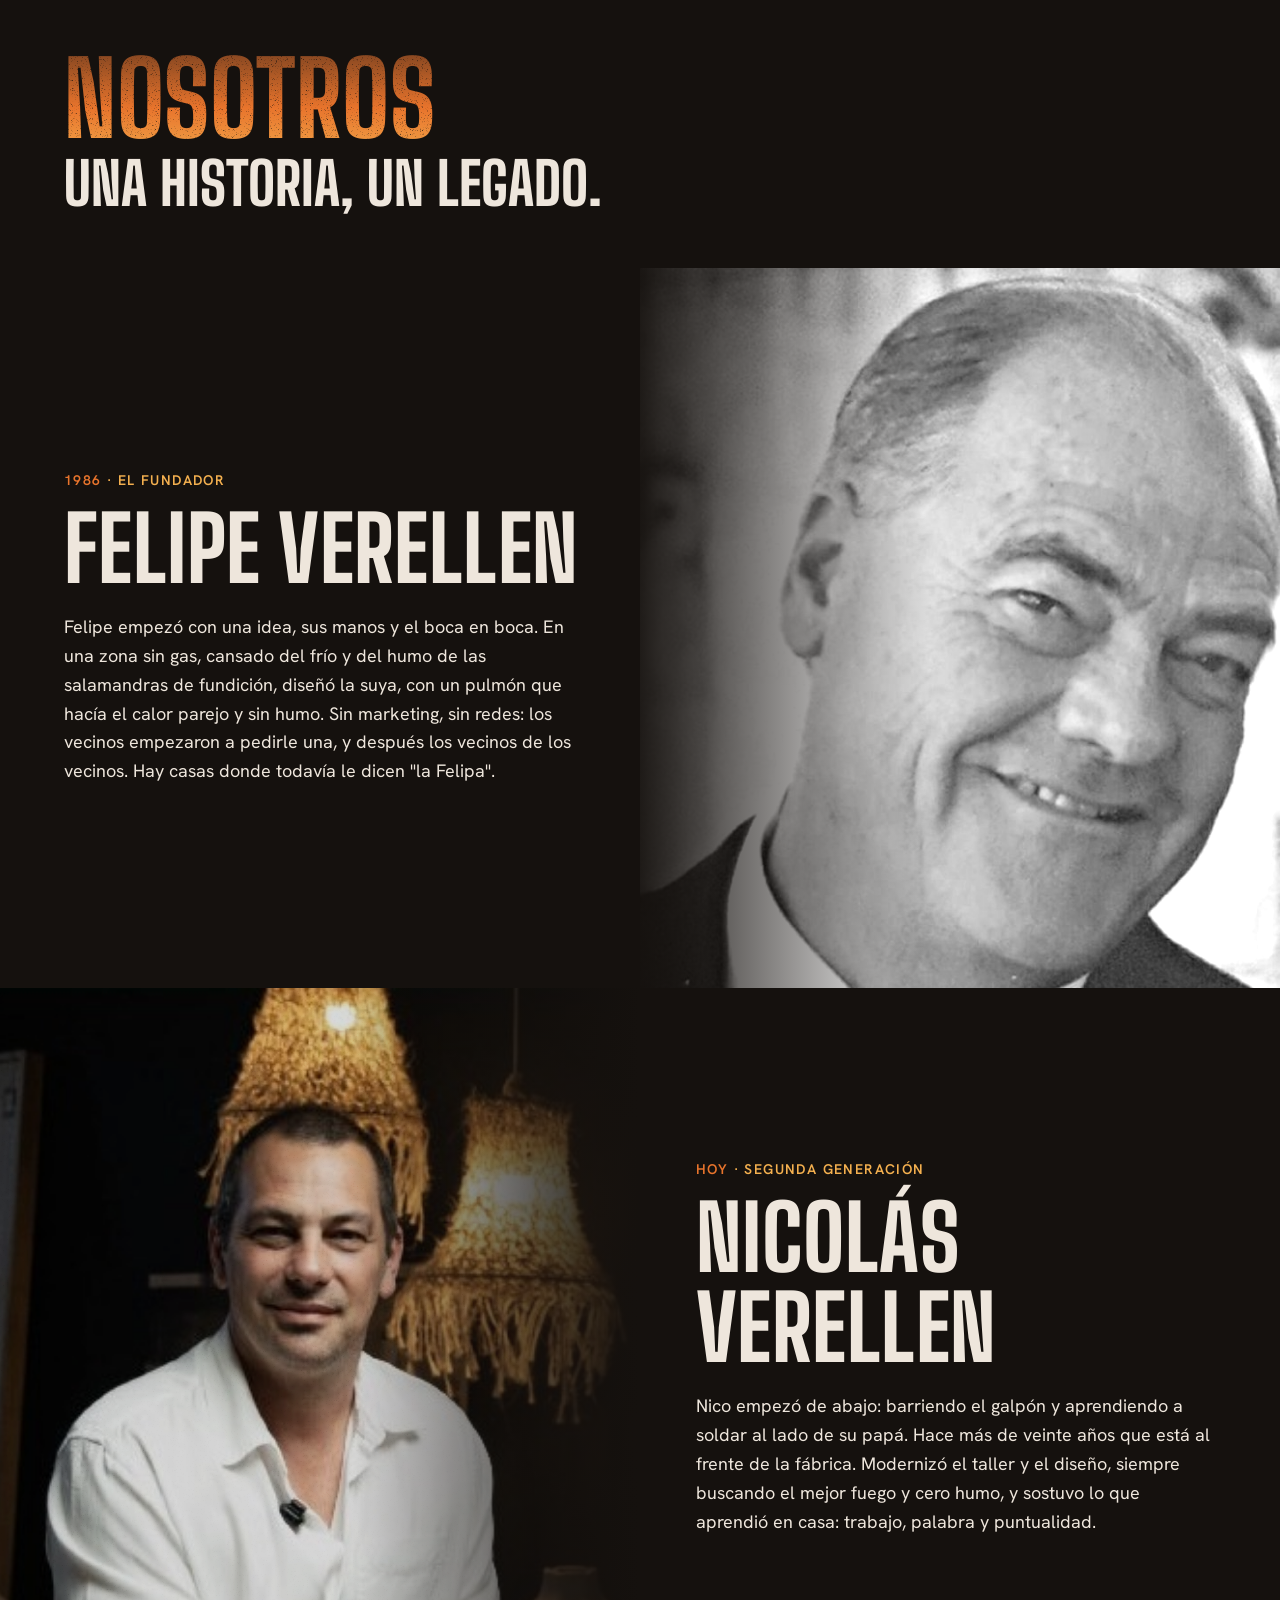
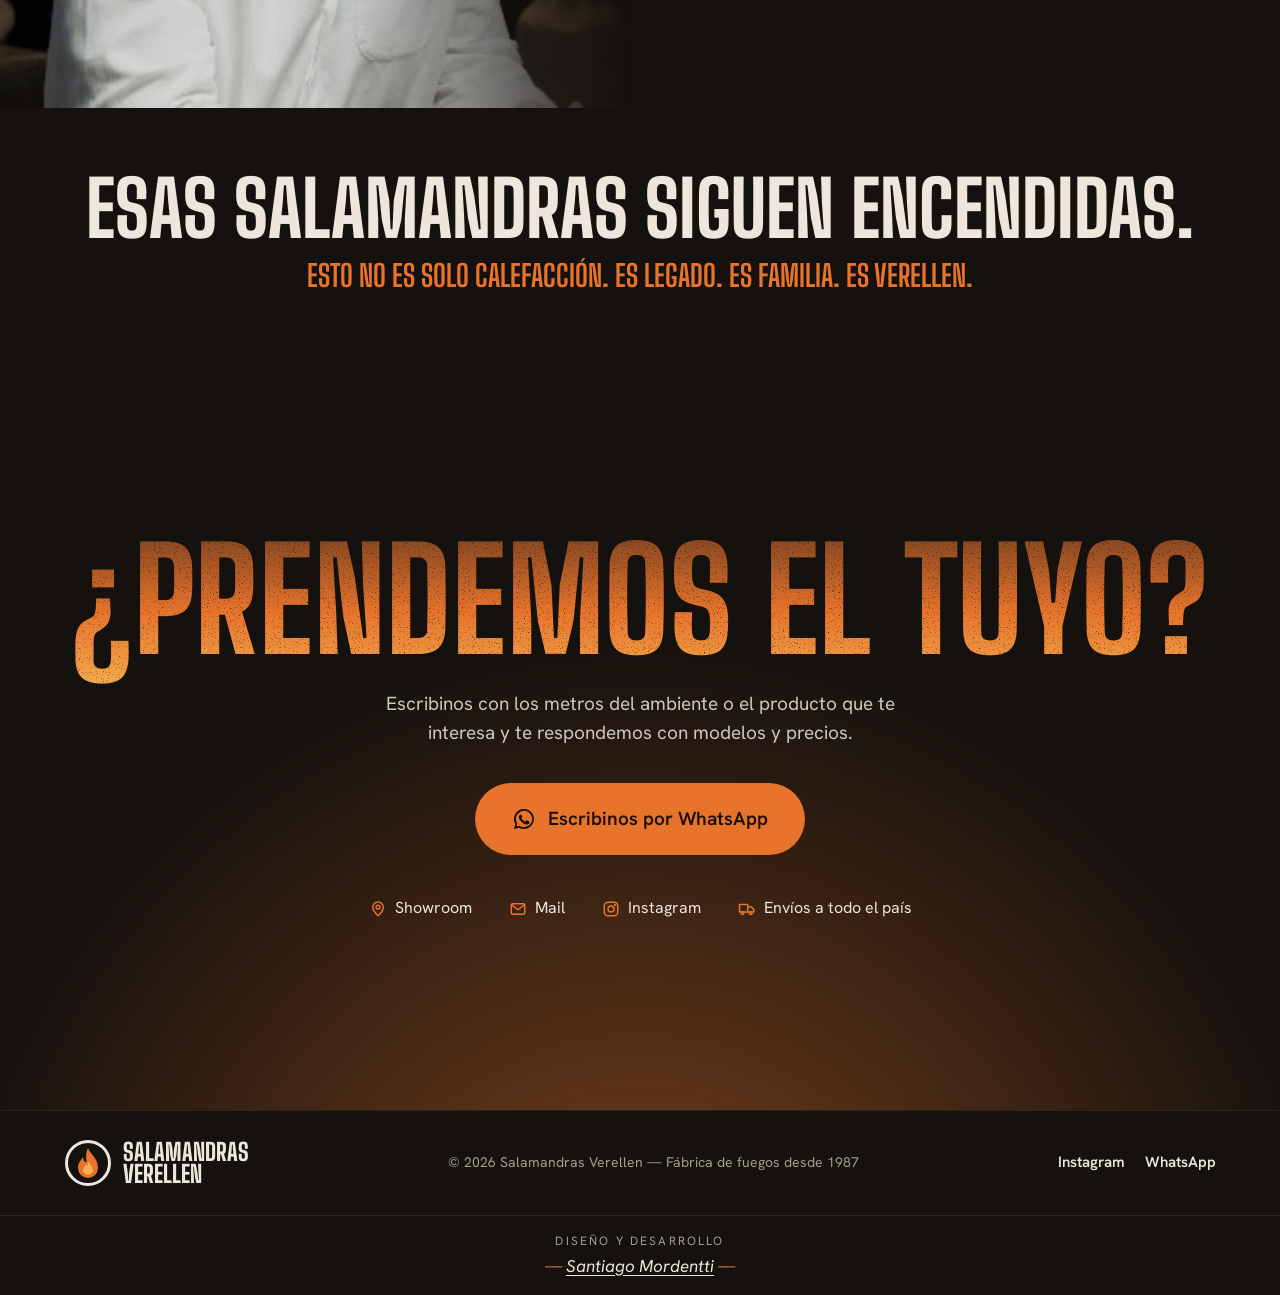
==== commit b6def028: "Home: orden de Parrilla y accesorios (Parrillas, Hornos, Planchetas, Discos, Provoleteras) Co-Author" ====
--- a/index.html
+++ b/index.html
@@ -85,10 +85,10 @@
           <h3>Parrilla y accesorios</h3>
           <div class="cats">
             <a class="cat" href="/productos/parrillas"><div class="media media-alta"><img src="assets/productos/parrilla-angus-1100/real-1.jpg" alt="Parrilla Angus 1100 con el brasero prendido y leña en el estante, en un jardín con pared de piedra" style="object-position:50% 50%" loading="lazy" decoding="async"></div><div class="cat-txt"><b>Parrillas <i>→</i></b><span>Angus 850, 1100 y para revestir</span></div></a>
-            <a class="cat" href="/productos/provoleteras"><div class="foto"><small>Provoletera en brasa</small></div><div class="cat-txt"><b><span>Provoleteras <span class="nuevo">NUEVO</span></span> <i>→</i></b><span>[Modelos y medidas]</span></div></a>
-            <a class="cat" href="/productos/discos"><div class="foto"><small>Disco de arado</small></div><div class="cat-txt"><b><span>Discos <span class="nuevo">NUEVO</span></span> <i>→</i></b><span>[Modelos y medidas]</span></div></a>
             <a class="cat" href="/productos/hornos"><div class="media media-alta"><img src="assets/productos/horno-empotrable-puerta-ciega/foto-5.jpg" alt="Horno empotrable de puerta ciega en una pared de piedra, junto a un hogar de ladrillo" style="object-position:82% 50%" loading="lazy" decoding="async"></div><div class="cat-txt"><b>Hornos <i>→</i></b><span>Empotrables y Brasato</span></div></a>
             <a class="cat" href="/productos/planchetas"><div class="media media-alta"><img src="assets/extra/plancha-horno-1.jpg" alt="Plancheta Verellen de chapa negra enlozada, con el logo grabado en el frente" style="object-position:50% 60%" loading="lazy" decoding="async"></div><div class="cat-txt"><b>Planchetas <i>→</i></b><span>Para la parrilla Angus</span></div></a>
+            <a class="cat" href="/productos/discos"><div class="foto"><small>Disco de arado</small></div><div class="cat-txt"><b><span>Discos <span class="nuevo">NUEVO</span></span> <i>→</i></b><span>[Modelos y medidas]</span></div></a>
+            <a class="cat" href="/productos/provoleteras"><div class="foto"><small>Provoletera en brasa</small></div><div class="cat-txt"><b><span>Provoleteras <span class="nuevo">NUEVO</span></span> <i>→</i></b><span>[Modelos y medidas]</span></div></a>
           </div>
         </div>
       </div>
